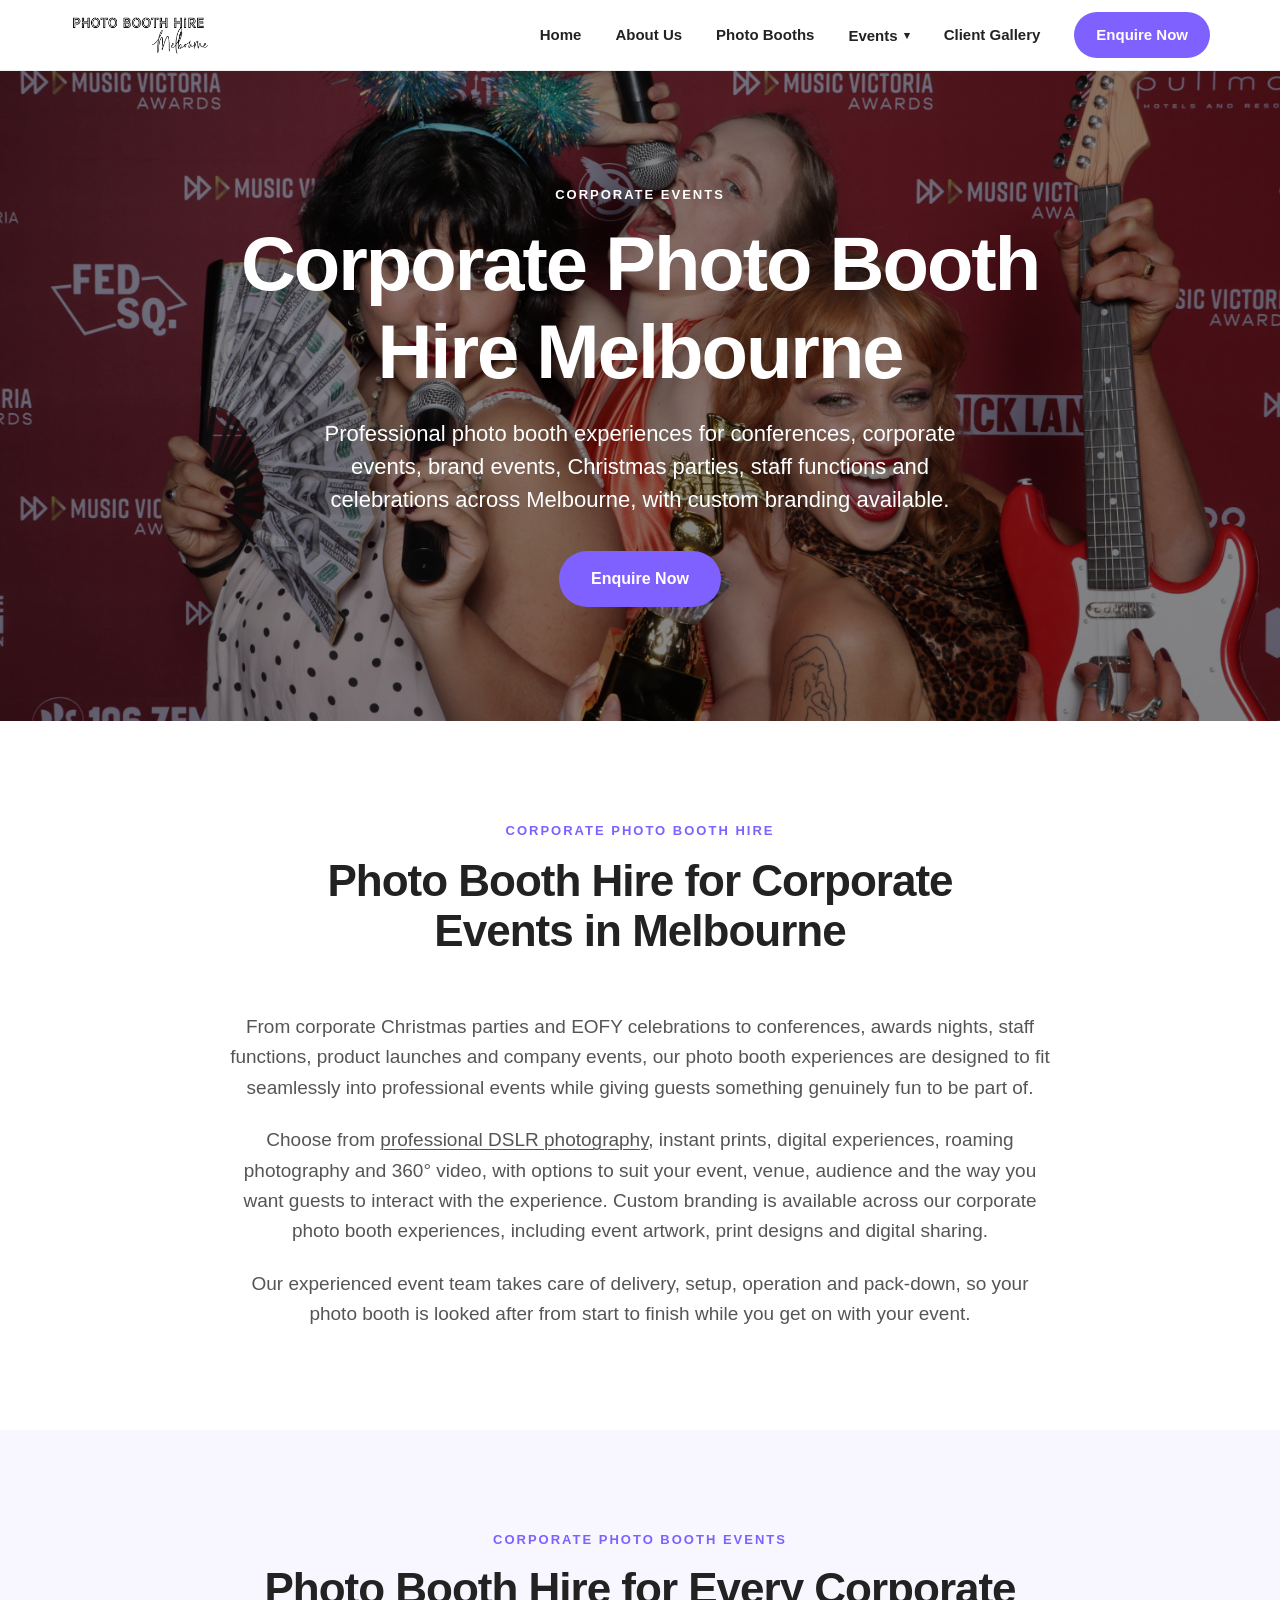
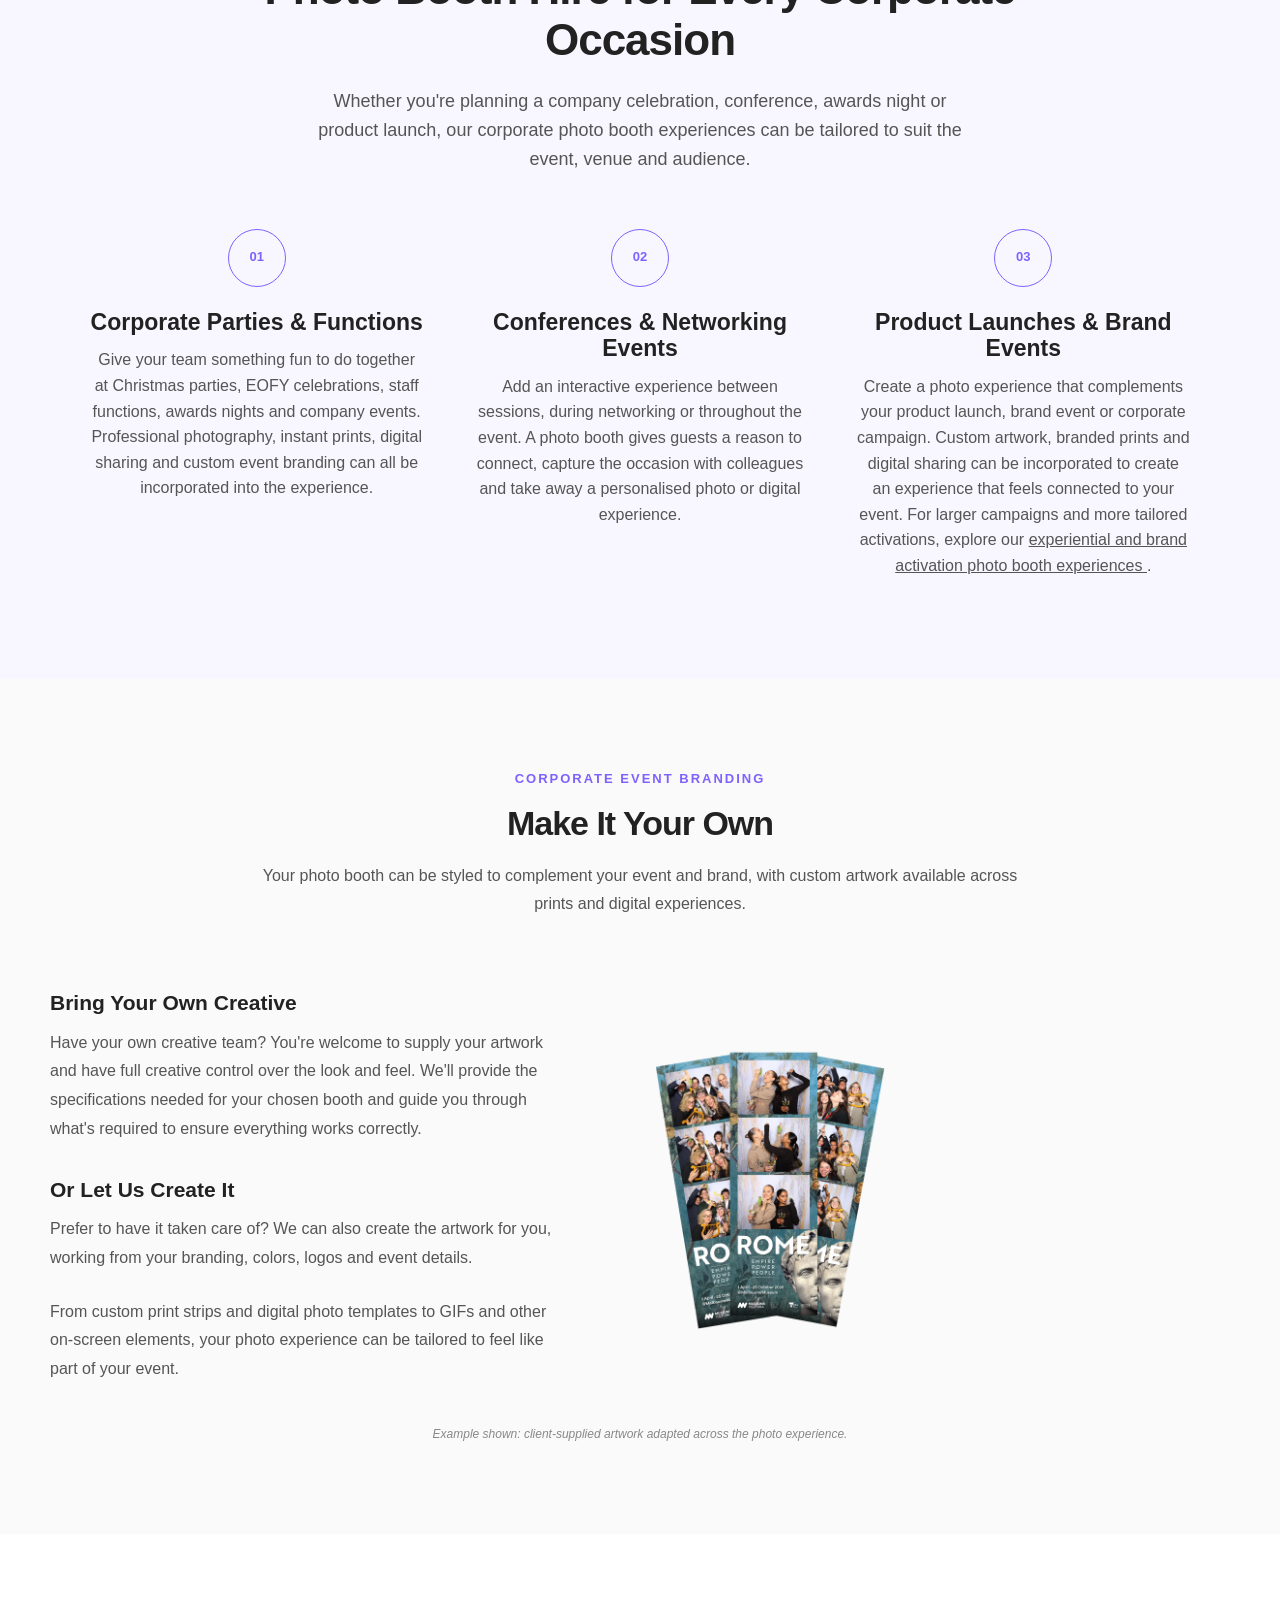
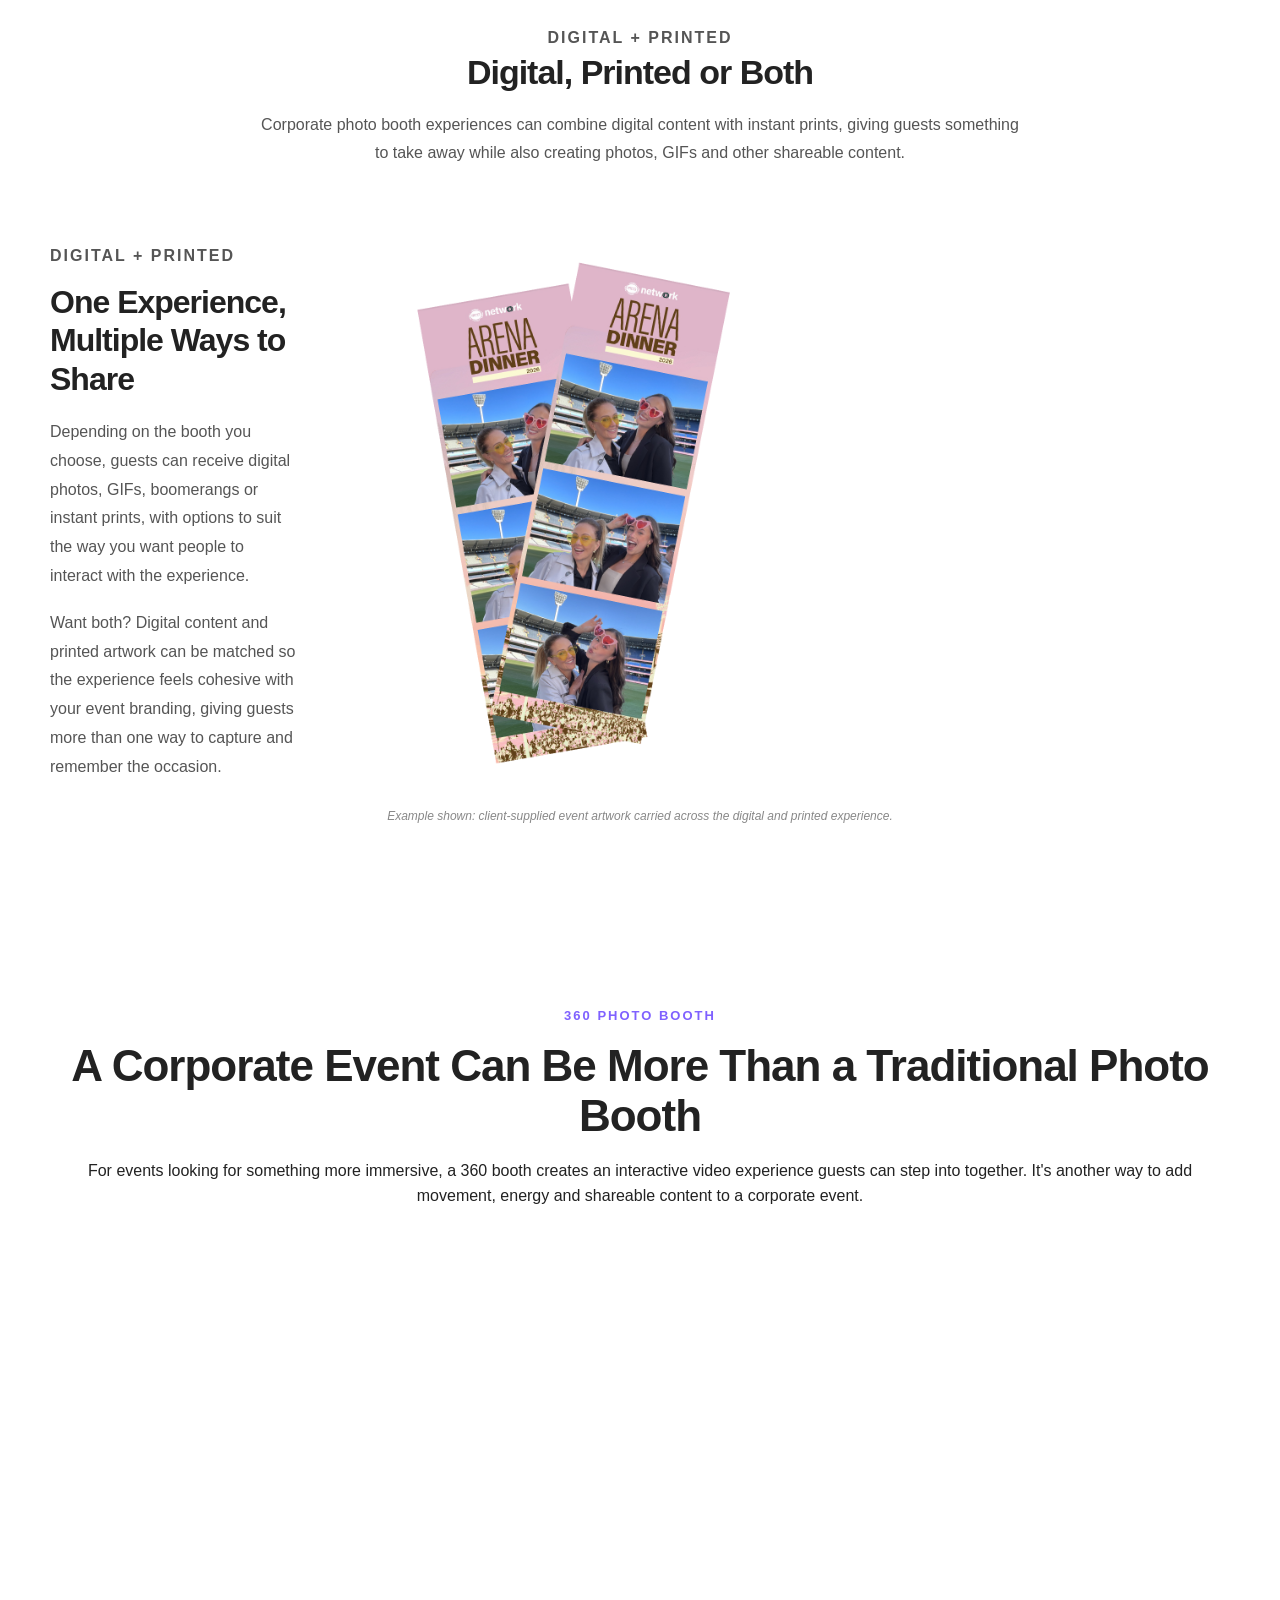
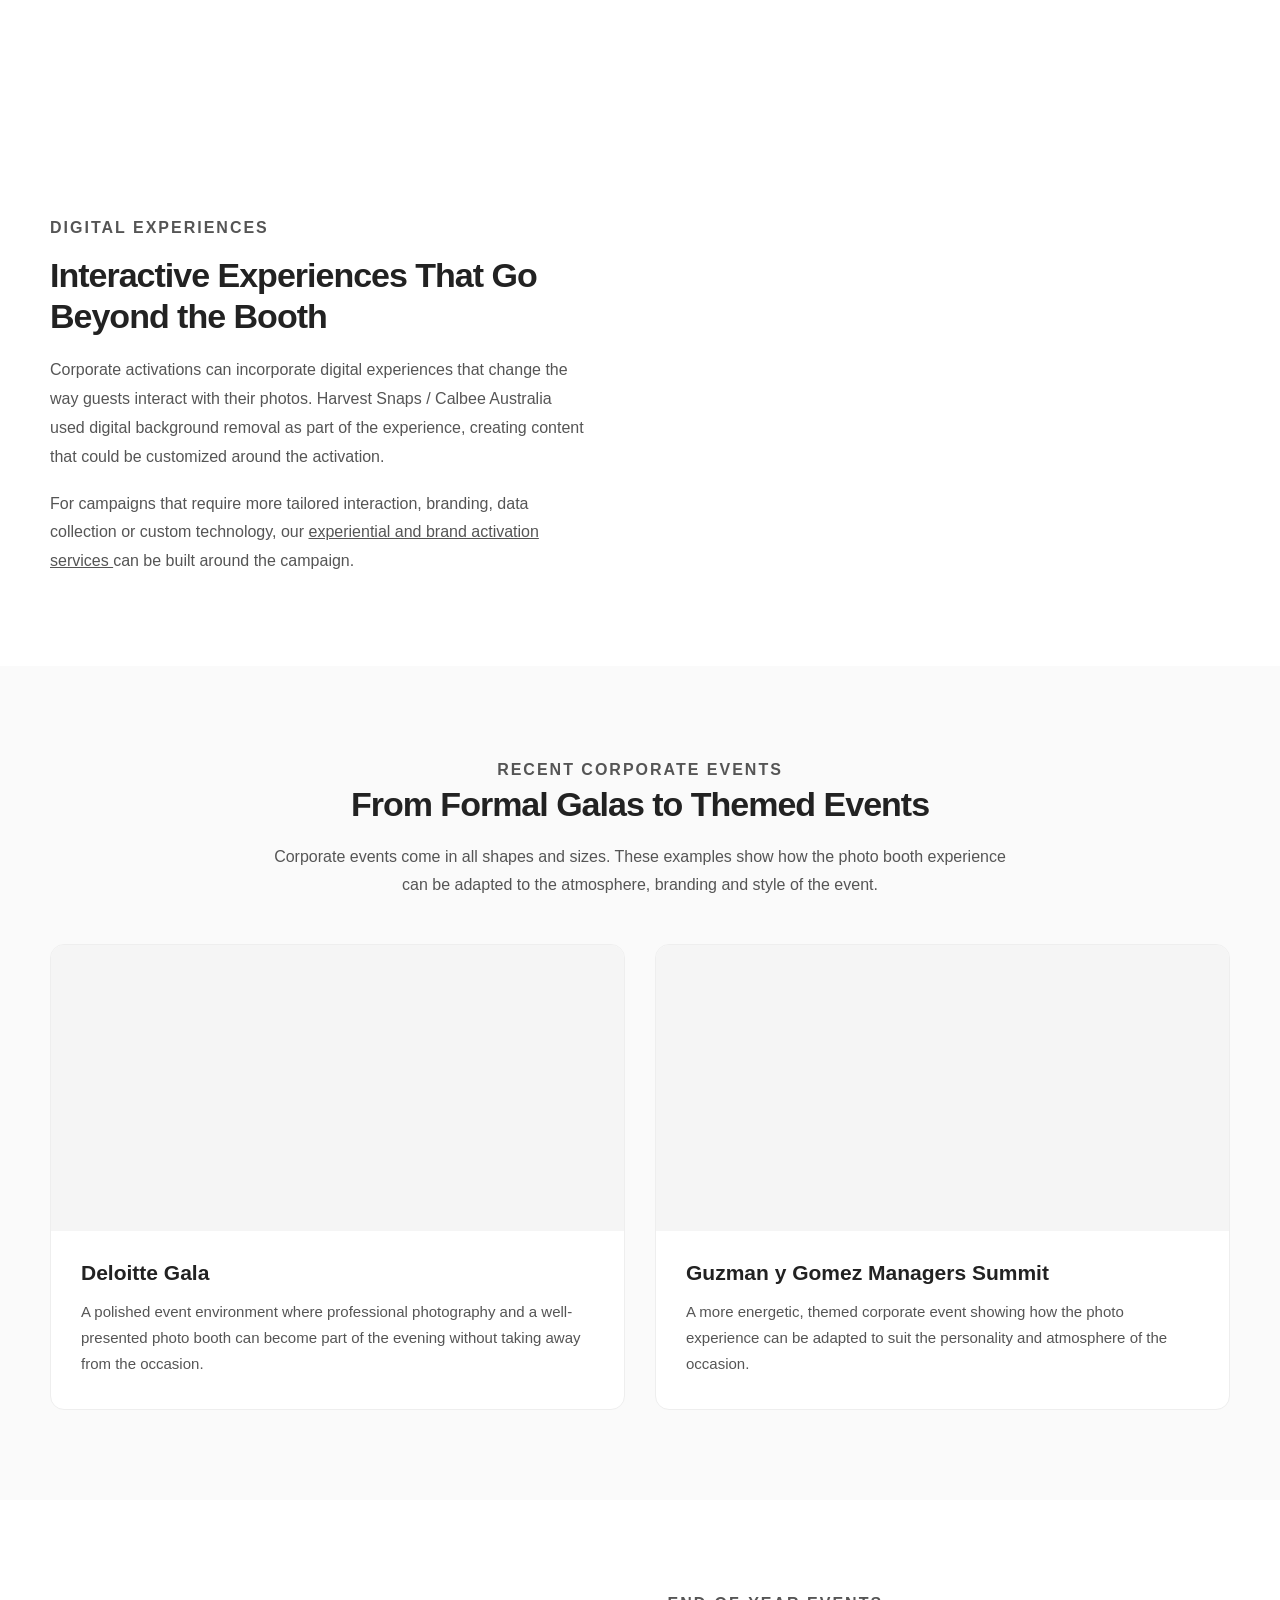
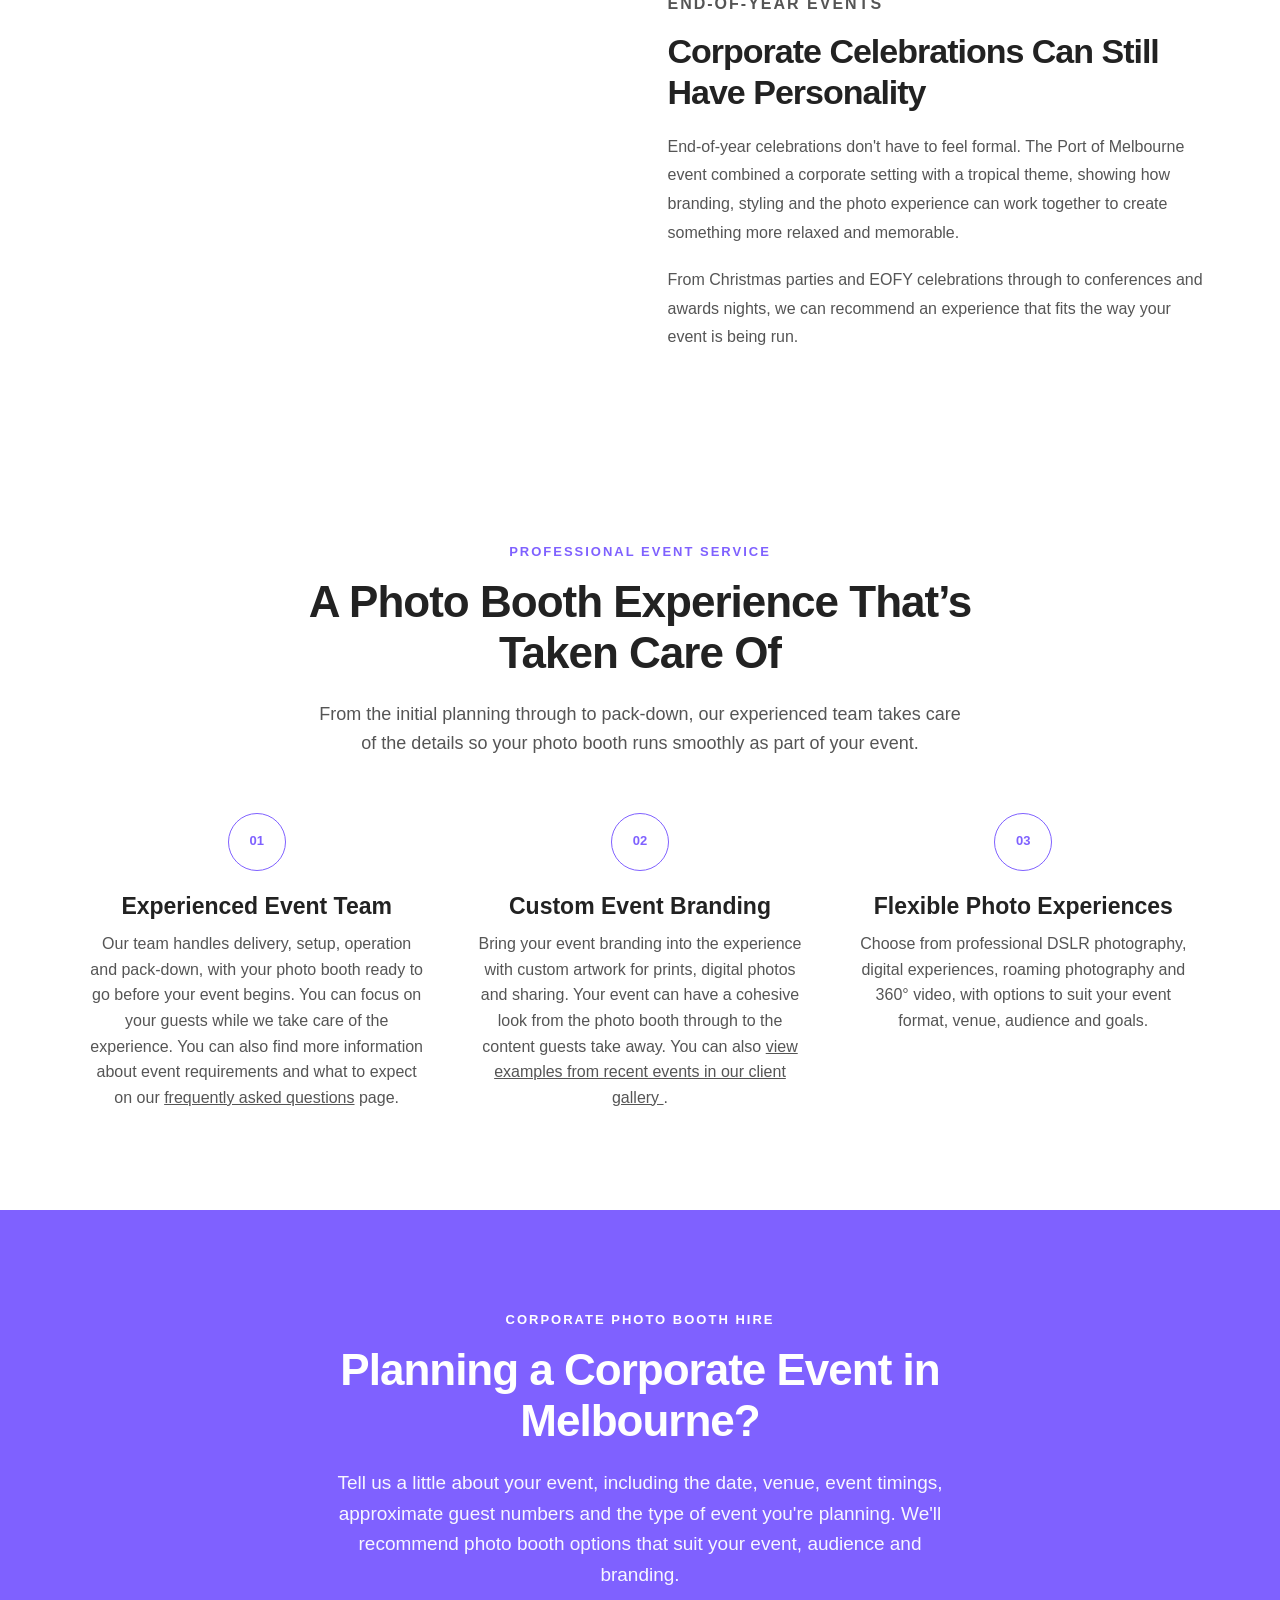
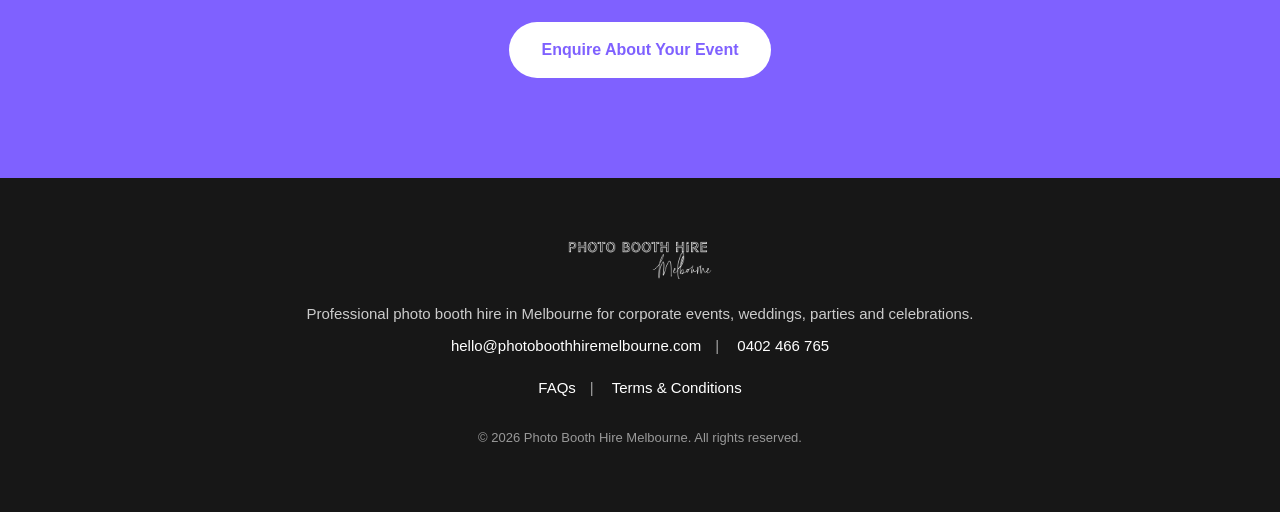
==== corporate-photo-booth-hire-melbourne.html @ f58d7946 "Update corporate branding section in HTML Refactor corporate event branding section with updated sty" ====
<!DOCTYPE html>
<html lang="en-AU">

<head>

    <meta charset="UTF-8">
    <meta name="viewport" content="width=device-width, initial-scale=1.0">

    <title>Corporate Photo Booth Hire Melbourne | Photo Booth Hire</title>

    <meta name="description" content="Corporate photo booth hire Melbourne for conferences, Christmas parties, staff functions, awards nights, product launches and corporate events. Professional photo experiences tailored to your event.">

    <link rel="icon" type="image/png" href="favicon.png">
    <link rel="stylesheet" href="style.css">

    <link rel="canonical" href="https://photoboothhiremelbourne.com/corporate-photo-booth-hire-melbourne.html">

    <meta property="og:title" content="Corporate Photo Booth Hire Melbourne | Photo Booth Hire">
    <meta property="og:description" content="Professional photo booth experiences for conferences, corporate events, Christmas parties, product launches and celebrations across Melbourne.">
    <meta property="og:type" content="website">
    <meta property="og:url" content="https://photoboothhiremelbourne.com/corporate-photo-booth-hire-melbourne.html">
    <meta property="og:image" content="https://photoboothhiremelbourne.com/corporate-photo-booth-hire-melbourne-digital-sharing.jpg">


    <!-- STRUCTURED DATA -->

    <script type="application/ld+json">
    {
      "@context": "https://schema.org",
      "@type": "Service",
      "name": "Corporate Photo Booth Hire Melbourne",
      "serviceType": "Corporate Photo Booth Hire",
      "description": "Corporate photo booth hire in Melbourne for conferences, Christmas parties, staff functions, awards nights, product launches and corporate events.",
      "url": "https://photoboothhiremelbourne.com/corporate-photo-booth-hire-melbourne.html",
      "areaServed": {
        "@type": "City",
        "name": "Melbourne",
        "containedInPlace": {
          "@type": "State",
          "name": "Victoria",
          "containedInPlace": {
            "@type": "Country",
            "name": "Australia"
          }
        }
      },
      "provider": {
        "@type": "LocalBusiness",
        "name": "Photo Booth Hire Melbourne",
        "url": "https://photoboothhiremelbourne.com/",
        "telephone": "+61 402 466 765",
        "email": "hello@photoboothhiremelbourne.com",
        "areaServed": {
          "@type": "City",
          "name": "Melbourne",
          "containedInPlace": {
            "@type": "State",
            "name": "Victoria",
            "containedInPlace": {
              "@type": "Country",
              "name": "Australia"
            }
          }
        }
      }
    }
    </script>


    <!-- CORPORATE PAGE STYLES -->

    <style>

        .corporate-feature {
            padding: 90px 20px;
            background: #ffffff;
        }

        .corporate-feature-inner {
            max-width: 1180px;
            margin: 0 auto;
        }

        .corporate-feature-heading {
            max-width: 760px;
            margin: 0 auto 45px;
            text-align: center;
        }

        .corporate-feature-heading h2 {
            margin: 0 0 18px;
            font-size: 34px;
            line-height: 1.2;
            color: #222222;
        }

        .corporate-feature-heading p {
            margin: 0;
            font-size: 16px;
            line-height: 1.75;
            color: #555555;
        }


        /* BRAND SHOWCASE */

        .corporate-showcase {
            display: grid;
            grid-template-columns: 1fr 1fr;
            gap: 55px;
            align-items: center;
        }

        .corporate-showcase.reverse .corporate-showcase-image {
            order: 2;
        }

        .corporate-showcase.reverse .corporate-showcase-content {
            order: 1;
        }

        .corporate-showcase-image img,
        .corporate-showcase-image video {
            display: block;
            width: 100%;
            height: auto;
            max-height: 700px;
            object-fit: cover;
            border-radius: 14px;
        }

        .corporate-showcase-content {
            max-width: 540px;
        }

        .corporate-showcase-content .eyebrow {
            margin-bottom: 12px;
        }

        .corporate-showcase-content h2 {
            margin: 0 0 20px;
            font-size: 34px;
            line-height: 1.2;
            color: #222222;
        }

        .corporate-showcase-content p {
            margin: 0 0 18px;
            font-size: 16px;
            line-height: 1.8;
            color: #555555;
        }

        .corporate-showcase-content p:last-child {
            margin-bottom: 0;
        }


        /* CORPORATE EVENT BRANDING */

        .corporate-branding {
            background: #fafafa;
        }

        .corporate-branding-heading {
            max-width: 760px;
            margin: 0 auto 55px;
            text-align: center;
        }

        .corporate-branding-heading h2 {
            margin: 0 0 18px;
            font-size: 34px;
            line-height: 1.2;
            color: #222222;
        }

        .corporate-branding-heading > p:last-child {
            margin: 0;
            font-size: 16px;
            line-height: 1.75;
            color: #555555;
        }

        .corporate-branding-content {
            display: grid;
            grid-template-columns: 1fr 1.2fr;
            gap: 70px;
            align-items: center;
        }

        .corporate-branding-copy {
            max-width: 520px;
        }

        .corporate-branding-copy h3 {
            margin: 0 0 12px;
            font-size: 21px;
            line-height: 1.3;
            color: #222222;
        }

        .corporate-branding-copy h3:not(:first-child) {
            margin-top: 32px;
        }

        .corporate-branding-copy p {
            margin: 0;
            font-size: 16px;
            line-height: 1.8;
            color: #555555;
        }

        .corporate-branding-copy p + p {
            margin-top: 25px;
        }

        .corporate-branding-visuals {
            display: grid;
            grid-template-columns: 1fr 1fr;
            gap: 25px;
            align-items: center;
        }

        .corporate-branding-print {
            display: flex;
            justify-content: center;
            align-items: center;
        }

        .corporate-branding-print img {
            display: block;
            width: 100%;
            max-width: 430px;
            height: auto;
            object-fit: contain;
        }

        .corporate-branding-video {
            display: flex;
            justify-content: center;
            align-items: center;
        }

        .corporate-branding-video video {
            display: block;
            width: 100%;
            max-width: 320px;
            height: 427px;
            object-fit: contain;
            border-radius: 14px;
        }

        .corporate-branding-caption {
            margin: 25px auto 0;
            max-width: 700px;
            text-align: center;
            font-size: 12px;
            line-height: 1.6;
            color: #888888;
            font-style: italic;
        }


        /* PRINT + DIGITAL */

        .corporate-print-digital {
            background: #ffffff;
        }


        /* EVENT SHOWCASE */

        .corporate-event-showcase {
            display: grid;
            grid-template-columns: 250px 507px 380px;
            gap: 20px;
            align-items: center;
            margin-top: 75px;
        }


        /* SHOWCASE TEXT */

        .corporate-event-showcase-content {
            max-width: 250px;
        }

        .corporate-event-showcase-content .eyebrow {
            margin-bottom: 12px;
        }

        .corporate-event-showcase-content h2 {
            margin: 0 0 20px;
            font-size: 32px;
            line-height: 1.2;
            color: #222222;
        }

        .corporate-event-showcase-content p {
            margin: 0 0 18px;
            font-size: 16px;
            line-height: 1.8;
            color: #555555;
        }

        .corporate-event-showcase-content p:last-child {
            margin-bottom: 0;
        }


        /* PRINT STRIP */

        .corporate-event-showcase-print {
            display: flex;
            justify-content: center;
            align-items: center;
        }

        .corporate-event-showcase-print img {
            display: block;
            width: 507px;
            height: 507px;
            max-width: 100%;
            object-fit: contain;
            margin: 0 auto;
        }


        /* MP4 */

        .corporate-event-showcase-video {
            display: flex;
            justify-content: center;
            align-items: center;
        }

        .corporate-event-showcase-video video {
            display: block;
            width: 380px;
            height: 507px;
            max-width: 100%;
            object-fit: contain;
            border-radius: 14px;
        }


        /* 360 VIDEO */

        .corporate-video-feature {
            text-align: center;
        }

        .corporate-video-feature video {
            display: block;
            width: 100%;
            max-width: 760px;
            max-height: 680px;
            margin: 45px auto 0;
            border-radius: 14px;
        }


        /* TWO EVENT EXAMPLES */

        .corporate-event-grid {
            display: grid;
            grid-template-columns: 1fr 1fr;
            gap: 30px;
        }

        .corporate-event-card {
            background: #ffffff;
            border: 1px solid #eeeeee;
            border-radius: 14px;
            overflow: hidden;
        }

        .corporate-event-card video {
            display: block;
            width: 100%;
            height: auto;
            max-height: 620px;
            object-fit: contain;
            background: #f5f5f5;
        }

        .corporate-event-card-content {
            padding: 28px 30px 32px;
        }

        .corporate-event-card-content h3 {
            margin: 0 0 12px;
            font-size: 21px;
            line-height: 1.3;
            color: #222222;
        }

        .corporate-event-card-content p {
            margin: 0;
            font-size: 15px;
            line-height: 1.75;
            color: #555555;
        }


        /* MOBILE */

        @media (max-width: 800px) {

            .corporate-feature {
                padding: 70px 20px;
            }

            .corporate-feature-heading {
                margin-bottom: 35px;
            }

            .corporate-feature-heading h2 {
                font-size: 28px;
            }


            /* BRAND SHOWCASE */

            .corporate-showcase {
                grid-template-columns: 1fr;
                gap: 35px;
            }

            .corporate-showcase.reverse .corporate-showcase-image {
                order: 1;
            }

            .corporate-showcase.reverse .corporate-showcase-content {
                order: 2;
            }

            .corporate-showcase-content {
                max-width: none;
            }

            .corporate-showcase-content h2 {
                font-size: 28px;
            }


            /* CORPORATE EVENT BRANDING */

            .corporate-branding-heading {
                margin-bottom: 40px;
            }

            .corporate-branding-heading h2 {
                font-size: 28px;
            }

            .corporate-branding-content {
                display: flex;
                flex-direction: column;
                gap: 40px;
            }

            .corporate-branding-copy {
                max-width: none;
                text-align: center;
            }

            .corporate-branding-visuals {
                width: 100%;
                grid-template-columns: 1fr 1fr;
                gap: 15px;
            }

            .corporate-branding-print img {
                width: 100%;
                max-width: 100%;
            }

            .corporate-branding-video video {
                width: 100%;
                max-width: 100%;
                height: auto;
                max-height: 430px;
            }


            /* PRINT + DIGITAL */

            .corporate-event-showcase {
                display: flex;
                flex-direction: column;
                gap: 30px;
                margin-top: 50px;
            }

            .corporate-event-showcase-content,
            .corporate-event-showcase-print,
            .corporate-event-showcase-video {
                width: 100%;
                max-width: none;
            }


            /* TEXT FIRST */

            .corporate-event-showcase-content {
                order: 1;
                text-align: center;
                margin: 0 auto;
            }


            /* PRINT STRIP SECOND */

            .corporate-event-showcase-print {
                order: 2;
            }

            .corporate-event-showcase-print img {
                width: 360px;
                height: 360px;
                max-width: 100%;
            }


            /* MP4 THIRD */

            .corporate-event-showcase-video {
                order: 3;
            }

            .corporate-event-showcase-video video {
                width: 100%;
                max-width: 330px;
                height: auto;
                max-height: 440px;
            }

            .corporate-event-showcase-content h2 {
                font-size: 28px;
            }


            /* 360 VIDEO */

            .corporate-video-feature video {
                margin-top: 35px;
            }


            /* CORPORATE EVENT GRID */

            .corporate-event-grid {
                grid-template-columns: 1fr;
                gap: 22px;
            }

        }

    </style>

</head>


<body>


<!-- HEADER -->

<header class="site-header">

    <div class="header-inner">

        <a href="./"
           class="logo-link"
           aria-label="Photo Booth Hire Melbourne home">

            <img src="photo-booth-hire-melbourne-logo.png"
                 alt="Photo Booth Hire Melbourne"
                 style="width: 140px;">

        </a>


        <nav class="main-nav">

            <a href="./"
               aria-label="Photo Booth Hire Melbourne home">
                Home
            </a>

            <a href="./#about"
               aria-label="About Photo Booth Hire Melbourne">
                About Us
            </a>

            <a href="./#booths"
               aria-label="Melbourne photo booths">
                Photo Booths
            </a>


            <!-- EVENTS DROPDOWN -->

            <div class="nav-dropdown">

                <button type="button"
                        class="nav-dropdown-toggle"
                        aria-haspopup="true"
                        aria-expanded="false">

                    Events

                    <span class="nav-arrow">▾</span>

                </button>


                <div class="nav-dropdown-menu">

                    <a href="corporate-photo-booth-hire-melbourne.html">
                        Corporate Events
                    </a>

                    <a href="experiential-brand-activation-photo-booth-hire-melbourne.html">
                        Experiential &amp; Brand Activations
                    </a>

                    <a href="wedding-photo-booth-hire-melbourne.html">
                        Weddings
                    </a>

                    <a href="party-photo-booth-hire-melbourne.html">
                        Parties &amp; Celebrations
                    </a>

                </div>

            </div>


            <a href="https://photoboothhiremelbourne.smugmug.com/Client-Galleries"
               aria-label="Client photo galleries">

                Client Gallery

            </a>


            <a href="#contact"
               class="nav-button"
               aria-label="Enquire about corporate photo booth hire in Melbourne">

                Enquire Now

            </a>

        </nav>

    </div>

</header>



<main>


<!-- HERO -->

<section class="hero">

    <div class="hero-image">

        <img src="music-victoria-awards-corporate-photo-booth-melbourne.jpg"
             alt="Photo booth at the Music Victoria Awards 2024 in Melbourne">

    </div>


    <div class="hero-content">

        <p class="eyebrow">
            CORPORATE EVENTS
        </p>

        <h1>
            Corporate Photo Booth Hire Melbourne
        </h1>

        <p class="hero-tagline">

            Professional photo booth experiences for conferences, corporate
            events, brand events, Christmas parties, staff functions and
            celebrations across Melbourne, with custom branding available.

        </p>

        <a href="#contact"
           class="button"
           aria-label="Enquire about corporate photo booth hire in Melbourne">

            Enquire Now

        </a>

    </div>

</section>



<!-- INTRO -->

<section class="about-section">

    <div class="section-heading">

        <p class="eyebrow">
            CORPORATE PHOTO BOOTH HIRE
        </p>

        <h2>
            Photo Booth Hire for Corporate Events in Melbourne
        </h2>

    </div>


    <div class="about-content">

        <p>

            From corporate Christmas parties and EOFY celebrations to conferences,
            awards nights, staff functions, product launches and company events,
            our photo booth experiences are designed to fit seamlessly into
            professional events while giving guests something genuinely fun to
            be part of.

        </p>


        <p>

            Choose from
            <a href="./#booths">professional DSLR photography</a>,
            instant prints, digital experiences, roaming photography and 360° video,
            with options to suit your event, venue, audience and the way you want
            guests to interact with the experience. Custom branding is available
            across our corporate photo booth experiences, including event artwork,
            print designs and digital sharing.

        </p>


        <p>

            Our experienced event team takes care of delivery, setup, operation
            and pack-down, so your photo booth is looked after from start to
            finish while you get on with your event.

        </p>

    </div>

</section>



<!-- CORPORATE EVENT TYPES -->

<section class="booths-section">

    <div class="section-heading">

        <p class="eyebrow">
            CORPORATE PHOTO BOOTH EVENTS
        </p>

        <h2>
            Photo Booth Hire for Every Corporate Occasion
        </h2>

        <p>

            Whether you're planning a company celebration, conference, awards
            night or product launch, our corporate photo booth experiences can
            be tailored to suit the event, venue and audience.

        </p>

    </div>


    <div class="features">


        <!-- CORPORATE PARTIES -->

        <div class="feature">

            <span class="feature-number">
                01
            </span>

            <h3>
                Corporate Parties &amp; Functions
            </h3>

            <p>

                Give your team something fun to do together at Christmas parties,
                EOFY celebrations, staff functions, awards nights and company
                events. Professional photography, instant prints, digital
                sharing and custom event branding can all be incorporated into
                the experience.

            </p>

        </div>


        <!-- CONFERENCES -->

        <div class="feature">

            <span class="feature-number">
                02
            </span>

            <h3>
                Conferences &amp; Networking Events
            </h3>

            <p>

                Add an interactive experience between sessions, during networking
                or throughout the event. A photo booth gives guests a reason to
                connect, capture the occasion with colleagues and take away a
                personalised photo or digital experience.

            </p>

        </div>


        <!-- PRODUCT LAUNCHES -->

        <div class="feature">

            <span class="feature-number">
                03
            </span>

            <h3>
                Product Launches &amp; Brand Events
            </h3>

            <p>

                Create a photo experience that complements your product launch,
                brand event or corporate campaign. Custom artwork, branded
                prints and digital sharing can be incorporated to create an
                experience that feels connected to your event. For larger
                campaigns and more tailored activations, explore our
                <a href="experiential-brand-activation-photo-booth-hire-melbourne.html">
                    experiential and brand activation photo booth experiences
                </a>.

            </p>

        </div>


    </div>

</section>



<!-- CORPORATE EVENT BRANDING -->

<section class="corporate-feature corporate-branding">

    <div class="corporate-feature-inner">

        <div class="corporate-branding-heading">

            <p class="eyebrow">
                CORPORATE EVENT BRANDING
            </p>

            <h2>
                Make It Your Own
            </h2>

            <p>

                Your photo booth can be styled to complement your event and brand,
                with custom artwork available across prints and digital experiences.

            </p>

        </div>


        <div class="corporate-branding-content">


            <!-- BRANDING COPY -->

            <div class="corporate-branding-copy">

                <h3>
                    Bring Your Own Creative
                </h3>

                <p>

                    Have your own creative team? You're welcome to supply your artwork
                    and have full creative control over the look and feel. We'll provide
                    the specifications needed for your chosen booth and guide you through
                    what's required to ensure everything works correctly.

                </p>


                <h3>
                    Or Let Us Create It
                </h3>

                <p>

                    Prefer to have it taken care of? We can also create the artwork for
                    you, working from your branding, colors, logos and event details.

                </p>


                <p>

                    From custom print strips and digital photo templates to GIFs and
                    other on-screen elements, your photo experience can be tailored
                    to feel like part of your event.

                </p>

            </div>


            <!-- ROME VISUAL EXAMPLE -->

            <div class="corporate-branding-visuals">

                <div class="corporate-branding-print">

                    <img
                        src="rome-museums-victoria-branded-print-strip-melbourne.png"
                        alt="Example of branded photo booth print strips matching a digital photo experience"
                        loading="lazy">

                </div>


                <div class="corporate-branding-video">

                    <video
                        src="rome-museums-victoria-branded-photo-booth-melbourne.mp4"
                        autoplay
                        loop
                        muted
                        playsinline
                        preload="auto">
                    </video>

                </div>

            </div>

        </div>


        <p class="corporate-branding-caption">

            Example shown: client-supplied artwork adapted across the photo experience.

        </p>

    </div>

</section>



<!-- PRINT + DIGITAL -->

<section class="corporate-feature corporate-print-digital">

    <div class="corporate-feature-inner">


        <div class="corporate-feature-heading">

            <p class="eyebrow">
                DIGITAL + PRINTED
            </p>

            <h2>
                Digital, Printed or Both
            </h2>

            <p>

                Corporate photo booth experiences can combine digital content
                with instant prints, giving guests something to take away while
                also creating photos, GIFs and other shareable content.

            </p>

        </div>


        <!-- MCG NETWORK -->

        <div class="corporate-event-showcase">


            <!-- TEXT -->

            <div class="corporate-event-showcase-content">

                <p class="eyebrow">
                    DIGITAL + PRINTED
                </p>

                <h2>
                    One Experience, Multiple Ways to Share
                </h2>

                <p>

                    Depending on the booth you choose, guests can receive
                    digital photos, GIFs, boomerangs or instant prints, with
                    options to suit the way you want people to interact with
                    the experience.

                </p>

                <p>

                    Want both? Digital content and printed artwork can be
                    matched so the experience feels cohesive with your event
                    branding, giving guests more than one way to capture and
                    remember the occasion.

                </p>

            </div>


            <!-- PRINT STRIP -->

            <div class="corporate-event-showcase-print">

                <img
                    src="mcg-network-branded-print-strip-melbourne.png"
                    alt="Example of branded photo booth print strips from a corporate event"
                    loading="lazy">

            </div>


            <!-- MP4 -->

            <div class="corporate-event-showcase-video">

                <video
                    src="mcg-network-branded-photo-booth-melbourne.mp4"
                    autoplay
                    loop
                    muted
                    playsinline
                    preload="auto">
                </video>

            </div>

        </div>


        <p class="corporate-branding-caption">

            Example shown: client-supplied event artwork carried across the digital and printed experience.

        </p>

    </div>

</section>



<!-- 360 EXPERIENCE -->

<section class="corporate-feature">

    <div class="corporate-feature-inner">

        <div class="corporate-video-feature">

            <p class="eyebrow">
                360 PHOTO BOOTH
            </p>

            <h2>
                A Corporate Event Can Be More Than a Traditional Photo Booth
            </h2>

            <p>

                For events looking for something more immersive, a 360 booth
                creates an interactive video experience guests can step into
                together. It's another way to add movement, energy and shareable
                content to a corporate event.

            </p>


            <video
                src="cannabiz-awards-360-booth-melbourne.mp4"
                autoplay
                loop
                muted
                playsinline
                preload="auto">
            </video>

        </div>

    </div>

</section>



<!-- HARVEST SNAPS / CALBEE -->

<section class="corporate-feature">

    <div class="corporate-feature-inner">

        <div class="corporate-showcase reverse">

            <div class="corporate-showcase-image">

                <video
                    src="harvest-snaps-calbee-digital-photo-booth-melbourne.mp4"
                    autoplay
                    loop
                    muted
                    playsinline
                    preload="auto">
                </video>

            </div>


            <div class="corporate-showcase-content">

                <p class="eyebrow">
                    DIGITAL EXPERIENCES
                </p>

                <h2>
                    Interactive Experiences That Go Beyond the Booth
                </h2>

                <p>

                    Corporate activations can incorporate digital experiences
                    that change the way guests interact with their photos.
                    Harvest Snaps / Calbee Australia used digital background
                    removal as part of the experience, creating content that
                    could be customized around the activation.

                </p>

                <p>

                    For campaigns that require more tailored interaction,
                    branding, data collection or custom technology, our
                    <a href="experiential-brand-activation-photo-booth-hire-melbourne.html">
                        experiential and brand activation services
                    </a>
                    can be built around the campaign.

                </p>

            </div>

        </div>

    </div>

</section>



<!-- CORPORATE EVENT EXAMPLES -->

<section class="corporate-feature" style="background:#fafafa;">

    <div class="corporate-feature-inner">

        <div class="corporate-feature-heading">

            <p class="eyebrow">
                RECENT CORPORATE EVENTS
            </p>

            <h2>
                From Formal Galas to Themed Events
            </h2>

            <p>

                Corporate events come in all shapes and sizes. These examples
                show how the photo booth experience can be adapted to the
                atmosphere, branding and style of the event.

            </p>

        </div>


        <div class="corporate-event-grid">


            <!-- DELOITTE -->

            <div class="corporate-event-card">

                <video
                    src="deloitte-gala-photo-booth-melbourne.mp4"
                    autoplay
                    loop
                    muted
                    playsinline
                    preload="auto">
                </video>

                <div class="corporate-event-card-content">

                    <h3>
                        Deloitte Gala
                    </h3>

                    <p>

                        A polished event environment where professional
                        photography and a well-presented photo booth can
                        become part of the evening without taking away from
                        the occasion.

                    </p>

                </div>

            </div>


            <!-- GYG -->

            <div class="corporate-event-card">

                <video
                    src="guzman-y-gomez-managers-summit-photo-booth-melbourne.mp4"
                    autoplay
                    loop
                    muted
                    playsinline
                    preload="auto">
                </video>

                <div class="corporate-event-card-content">

                    <h3>
                        Guzman y Gomez Managers Summit
                    </h3>

                    <p>

                        A more energetic, themed corporate event showing how
                        the photo experience can be adapted to suit the
                        personality and atmosphere of the occasion.

                    </p>

                </div>

            </div>


        </div>

    </div>

</section>



<!-- PORT OF MELBOURNE -->

<section class="corporate-feature">

    <div class="corporate-feature-inner">

        <div class="corporate-showcase">

            <div class="corporate-showcase-image">

                <video
                    src="port-of-melbourne-end-of-year-photo-booth-melbourne.mp4"
                    autoplay
                    loop
                    muted
                    playsinline
                    preload="auto">
                </video>

            </div>


            <div class="corporate-showcase-content">

                <p class="eyebrow">
                    END-OF-YEAR EVENTS
                </p>

                <h2>
                    Corporate Celebrations Can Still Have Personality
                </h2>

                <p>

                    End-of-year celebrations don't have to feel formal. The
                    Port of Melbourne event combined a corporate setting with
                    a tropical theme, showing how branding, styling and the
                    photo experience can work together to create something
                    more relaxed and memorable.

                </p>

                <p>

                    From Christmas parties and EOFY celebrations through to
                    conferences and awards nights, we can recommend an
                    experience that fits the way your event is being run.

                </p>

            </div>

        </div>

    </div>

</section>



<!-- PROFESSIONAL EVENT SERVICE -->

<section class="why-section">

    <div class="section-heading">

        <p class="eyebrow">
            PROFESSIONAL EVENT SERVICE
        </p>

        <h2>
            A Photo Booth Experience That’s Taken Care Of
        </h2>

        <p>

            From the initial planning through to pack-down, our experienced
            team takes care of the details so your photo booth runs smoothly
            as part of your event.

        </p>

    </div>


    <div class="features">


        <!-- EXPERIENCED TEAM -->

        <div class="feature">

            <div class="feature-icon">
                01
            </div>

            <h3>
                Experienced Event Team
            </h3>

            <p>

                Our team handles delivery, setup, operation and pack-down,
                with your photo booth ready to go before your event begins.
                You can focus on your guests while we take care of the
                experience. You can also find more information about event
                requirements and what to expect on our
                <a href="faqs.html">frequently asked questions</a> page.

            </p>

        </div>


        <!-- CUSTOM BRANDING -->

        <div class="feature">

            <div class="feature-icon">
                02
            </div>

            <h3>
                Custom Event Branding
            </h3>

            <p>

                Bring your event branding into the experience with custom
                artwork for prints, digital photos and sharing. Your event
                can have a cohesive look from the photo booth through to
                the content guests take away. You can also
                <a href="https://photoboothhiremelbourne.smugmug.com/Client-Galleries">
                    view examples from recent events in our client gallery
                </a>.

            </p>

        </div>


        <!-- FLEXIBLE OPTIONS -->

        <div class="feature">

            <div class="feature-icon">
                03
            </div>

            <h3>
                Flexible Photo Experiences
            </h3>

            <p>

                Choose from professional DSLR photography, digital experiences,
                roaming photography and 360° video, with options to suit your
                event format, venue, audience and goals.

            </p>

        </div>


    </div>

</section>



<!-- CTA -->

<section id="contact" class="contact-section">

    <div class="contact-inner">

        <p class="eyebrow">
            CORPORATE PHOTO BOOTH HIRE
        </p>

        <h2>
            Planning a Corporate Event in Melbourne?
        </h2>

        <p>

            Tell us a little about your event, including the date, venue,
            event timings, approximate guest numbers and the type of event
            you're planning. We'll recommend photo booth options that suit
            your event, audience and branding.

        </p>

        <a href="mailto:hello@photoboothhiremelbourne.com"
           class="button button-light">

            Enquire About Your Event

        </a>

    </div>

</section>


</main>



<!-- FOOTER -->

<footer class="site-footer">

    <div class="footer-inner">

        <img src="photo-booth-hire-melbourne-logo-white.png"
             alt="Photo Booth Hire Melbourne"
             class="footer-logo">

        <p>

            Professional photo booth hire in Melbourne for corporate events,
            weddings, parties and celebrations.

        </p>


        <div class="footer-contact">

            <a href="mailto:hello@photoboothhiremelbourne.com">
                hello@photoboothhiremelbourne.com
            </a>

            <a href="tel:0402466765">
                0402 466 765
            </a>

        </div>


        <div class="footer-links">

            <a href="faqs.html">
                FAQs
            </a>

            <a href="terms-and-conditions.html">
                Terms &amp; Conditions
            </a>

        </div>


        <p class="copyright">
            © 2026 Photo Booth Hire Melbourne. All rights reserved.
        </p>

    </div>

</footer>



<!-- MOBILE EVENTS DROPDOWN -->

<script>
document.addEventListener("DOMContentLoaded", function () {

    const dropdown = document.querySelector(".nav-dropdown");
    const toggle = document.querySelector(".nav-dropdown-toggle");

    if (!dropdown || !toggle) return;

    toggle.addEventListener("click", function (event) {

        event.preventDefault();

        const isOpen = dropdown.classList.toggle("open");

        toggle.setAttribute(
            "aria-expanded",
            isOpen ? "true" : "false"
        );

    });

});
</script>


</body>

</html>
---- style.css ----
/* =========================================================
   RESET
========================================================= */

* {
    box-sizing: border-box;
}

html {
    scroll-behavior: smooth;
    scroll-padding-top: 110px;
}

body {
    margin: 0;
    font-family: Arial, Helvetica, sans-serif;
    color: #222222;
    background: #ffffff;
    line-height: 1.6;
}

img {
    max-width: 100%;
    display: block;
}

a {
    color: inherit;
}


/* =========================================================
   HEADER
========================================================= */

.site-header {
    background: #ffffff;
    border-bottom: 1px solid #eeeeee;
    position: sticky;
    top: 0;
    z-index: 1000;
}

.header-inner {
    max-width: 1200px;
    margin: 0 auto;
    padding: 12px 30px;
    display: flex;
    align-items: center;
    justify-content: space-between;
    gap: 30px;
}

.logo,
.logo-link {
    display: block;
    flex-shrink: 0;
}

.logo img,
.logo-link img {
    width: 170px;
    height: auto;
}

.main-nav {
    display: flex;
    align-items: center;
    gap: 34px;
}

.main-nav a {
    text-decoration: none;
    color: #222222;
    font-size: 15px;
    font-weight: 600;
    transition: color 0.2s ease;
}

.main-nav a:hover {
    color: #7f61ff;
}

.main-nav .nav-button {
    background: #7f61ff;
    color: #ffffff;
    padding: 11px 22px;
    border-radius: 30px;
}

.main-nav .nav-button:hover {
    background: #6849ed;
    color: #ffffff;
}


/* =========================================================
   EVENTS DROPDOWN
========================================================= */

.nav-dropdown {
    position: relative;
}

.nav-dropdown-toggle {
    background: none;
    border: none;
    padding: 0;
    margin: 0;
    font-family: inherit;
    font-size: 15px;
    font-weight: 600;
    color: #222222;
    cursor: pointer;
    display: flex;
    align-items: center;
    gap: 6px;
    position: relative;
    z-index: 1002;
}

.nav-dropdown-toggle:hover {
    color: #7f61ff;
}

.nav-arrow {
    font-size: 11px;
    line-height: 1;
}

.nav-dropdown-menu {
    position: absolute;
    top: 100%;
    left: 50%;
    transform: translateX(-50%);
    width: 270px;
    background: #ffffff;
    border: 1px solid #eeeeee;
    border-radius: 10px;
    box-shadow: 0 12px 30px rgba(0, 0, 0, 0.10);
    padding: 10px 0;
    display: none;
    z-index: 1001;
}

.nav-dropdown-menu a {
    display: block;
    padding: 11px 18px;
    color: #222222;
    font-size: 14px;
    font-weight: 600;
    text-decoration: none;
    white-space: nowrap;
    position: relative;
    z-index: 1002;
}

.nav-dropdown-menu a:hover {
    background: #f8f7ff;
    color: #7f61ff;
}

.nav-dropdown:hover .nav-dropdown-menu,
.nav-dropdown:focus-within .nav-dropdown-menu {
    display: block;
}


/* =========================================================
   GENERAL
========================================================= */

section {
    padding: 100px 30px;
}

.section-heading {
    max-width: 760px;
    margin: 0 auto 55px;
    text-align: center;
}

.eyebrow {
    margin: 0 0 14px;
    color: #7f61ff;
    font-size: 13px;
    font-weight: 700;
    letter-spacing: 2px;
    text-transform: uppercase;
}

h1,
h2,
h3 {
    line-height: 1.15;
}

h2 {
    margin: 0;
    font-size: 44px;
    letter-spacing: -1px;
}

.section-heading > p:last-child {
    margin: 22px auto 0;
    max-width: 650px;
    color: #555555;
    font-size: 18px;
}


/* =========================================================
   BUTTONS
========================================================= */

.button {
    display: inline-block;
    padding: 15px 32px;
    background: #7f61ff;
    color: #ffffff;
    text-decoration: none;
    border-radius: 30px;
    font-size: 16px;
    font-weight: 700;
    transition: all 0.2s ease;
}

.button:hover {
    background: #6849ed;
    transform: translateY(-2px);
}

.button-light {
    background: #ffffff;
    color: #7f61ff;
}

.button-light:hover {
    background: #f4f1ff;
    color: #6849ed;
}


/* =========================================================
   HERO
========================================================= */

.hero {
    position: relative;
    min-height: 650px;
    padding: 0;
    display: flex;
    align-items: center;
    justify-content: center;
    overflow: hidden;
}

.hero-image {
    position: absolute;
    inset: 0;
}

.hero-image img {
    width: 100%;
    height: 100%;
    object-fit: cover;
}

.hero-image::after {
    content: "";
    position: absolute;
    inset: 0;
    background: rgba(0, 0, 0, 0.48);
}

.hero-content {
    position: relative;
    z-index: 2;
    max-width: 900px;
    padding: 80px 30px;
    text-align: center;
    color: #ffffff;
}

.hero-content .eyebrow {
    color: #ffffff;
}

.hero h1 {
    margin: 0 0 22px;
    font-size: clamp(44px, 7vw, 76px);
    letter-spacing: -2px;
}

.hero-tagline {
    max-width: 700px;
    margin: 0 auto 35px;
    font-size: 22px;
    line-height: 1.5;
}


/* =========================================================
   ABOUT
========================================================= */

.about-section {
    background: #ffffff;
}

.about-content {
    max-width: 820px;
    margin: 0 auto;
}

.about-content p {
    margin: 0 0 22px;
    text-align: center;
    color: #555555;
    font-size: 19px;
}

.about-content a {
    text-decoration: underline;
    text-decoration-thickness: 1px;
    text-underline-offset: 3px;
}

.about-content p:last-child {
    margin-bottom: 0;
}


/* =========================================================
   GOOGLE REVIEWS
========================================================= */

.reviews-section {
    padding: 90px 20px;
    background: #fafafa;
}

.reviews-inner {
    max-width: 1180px;
    margin: 0 auto;
}

.reviews-heading {
    text-align: center;
    margin-bottom: 50px;
}

.reviews-eyebrow {
    margin: 0 0 12px;
    font-size: 13px;
    font-weight: 700;
    letter-spacing: 2px;
    color: #7f61ff;
    text-transform: uppercase;
}

.reviews-heading h2 {
    margin: 0 0 16px;
    font-size: 34px;
    line-height: 1.2;
    font-weight: 700;
    color: #222222;
}

.reviews-rating {
    display: inline-flex;
    align-items: center;
    gap: 10px;
    font-size: 15px;
    color: #555555;
}

.reviews-stars {
    color: #f5b942;
    letter-spacing: 2px;
    font-size: 17px;
}

.reviews-grid {
    display: grid;
    grid-template-columns: repeat(3, 1fr);
    gap: 24px;
}

.review-card {
    background: #ffffff;
    border: 1px solid #eeeeee;
    border-radius: 14px;
    padding: 30px;
    display: flex;
    flex-direction: column;
    min-height: 300px;
    box-sizing: border-box;
}

.review-card-top {
    display: flex;
    align-items: center;
    justify-content: space-between;
    gap: 15px;
    margin-bottom: 22px;
}

.review-stars {
    color: #f5b942;
    letter-spacing: 2px;
    font-size: 15px;
    white-space: nowrap;
}

.review-google {
    font-size: 12px;
    color: #888888;
    font-weight: 600;
}

.review-card blockquote {
    margin: 0;
    font-size: 15px;
    line-height: 1.75;
    color: #444444;
    flex: 1;
}

.review-card-footer {
    margin-top: 25px;
    padding-top: 18px;
    border-top: 1px solid #eeeeee;
}

.review-name {
    margin: 0;
    font-size: 14px;
    font-weight: 700;
    color: #222222;
}

.review-source {
    margin: 4px 0 0;
    font-size: 12px;
    color: #999999;
}

.reviews-footer {
    text-align: center;
    margin-top: 38px;
}

.reviews-footer a {
    color: #7f61ff;
    font-size: 14px;
    font-weight: 600;
    text-decoration: none;
}

.reviews-footer a:hover {
    text-decoration: underline;
}


/* =========================================================
   PHOTO BOOTHS
========================================================= */

.booths-section {
    background: #f8f7ff;
}

.booth-grid {
    max-width: 1150px;
    margin: 0 auto;
    display: grid;
    grid-template-columns: repeat(2, 1fr);
    gap: 30px;
}

.booth-card {
    background: #ffffff;
    border-radius: 18px;
    overflow: hidden;
    box-shadow: 0 8px 35px rgba(0, 0, 0, 0.07);
    transition: transform 0.25s ease, box-shadow 0.25s ease;
}

.booth-card:hover {
    transform: translateY(-5px);
    box-shadow: 0 15px 45px rgba(0, 0, 0, 0.11);
}

.booth-image {
    height: 300px;
    overflow: hidden;
}

.booth-image img {
    width: 100%;
    height: 100%;
    object-fit: cover;
}

.booth-card:nth-child(9) .booth-image img {
    object-fit: contain;
    background: #eeeeee;
}

.booth-placeholder {
    height: 300px;
    background: #eeeeee;
    display: flex;
    align-items: center;
    justify-content: center;
    color: #888888;
    font-size: 14px;
    letter-spacing: 1px;
    text-transform: uppercase;
}

.booth-card-content {
    padding: 30px;
}

.booth-card h3 {
    margin: 0 0 12px;
    font-size: 27px;
}

.booth-card p {
    margin: 0 0 22px;
    color: #555555;
    font-size: 16px;
}

.booth-card a {
    color: #7f61ff;
    font-size: 15px;
    font-weight: 700;
    text-decoration: underline;
    text-underline-offset: 3px;
}

.booth-card a:hover {
    text-decoration: underline;
}


/* =========================================================
   WHY US
========================================================= */

.why-section {
    background: #ffffff;
}

.features {
    max-width: 1100px;
    margin: 0 auto;
    display: grid;
    grid-template-columns: repeat(3, 1fr);
    gap: 50px;
}

.feature {
    text-align: center;
}

.feature-icon,
.feature-number {
    width: 58px;
    height: 58px;
    margin: 0 auto 22px;
    border: 1px solid #7f61ff;
    border-radius: 50%;
    display: flex;
    align-items: center;
    justify-content: center;
    color: #7f61ff;
    font-size: 13px;
    font-weight: 700;
}

.feature h3 {
    margin: 0 0 12px;
    font-size: 23px;
}

.feature p {
    margin: 0;
    color: #555555;
    font-size: 16px;
}


/* =========================================================
   CONTACT
========================================================= */

.contact-section {
    background: #7f61ff;
    color: #ffffff;
    text-align: center;
}

.contact-inner {
    max-width: 760px;
    margin: 0 auto;
}

.contact-section .eyebrow {
    color: #ffffff;
}

.contact-section h2 {
    margin-bottom: 22px;
}

.contact-section p:not(.eyebrow) {
    max-width: 620px;
    margin: 0 auto 32px;
    font-size: 19px;
    opacity: 0.95;
}


/* =========================================================
   FOOTER
========================================================= */

.site-footer {
    background: #171717;
    color: #ffffff;
    padding: 55px 30px;
    text-align: center;
}

.footer-inner {
    max-width: 700px;
    margin: 0 auto;
}

.footer-logo {
    width: 150px;
    margin: 0 auto 20px;
}

.footer-inner p {
    margin: 8px 0;
    color: #cccccc;
    font-size: 15px;
}

.footer-inner a {
    color: #ffffff;
    text-decoration: none;
    font-size: 15px;
}

.footer-inner a:hover {
    color: #7f61ff;
}

.footer-inner .copyright {
    margin-top: 28px;
    font-size: 13px;
    color: #999999;
}

.footer-contact,
.footer-links {
    display: flex;
    align-items: center;
    justify-content: center;
    gap: 14px;
    flex-wrap: wrap;
}

.footer-links {
    margin-top: 18px;
}

.footer-contact a + a::before,
.footer-links a + a::before {
    content: "|";
    margin-right: 14px;
    opacity: 0.6;
}


/* =========================================================
   FAQ PAGE
========================================================= */

.faq-page {
    padding: 90px 30px 110px;
    background: #ffffff;
}

.faq-inner {
    max-width: 900px;
    margin: 0 auto;
}

.faq-intro {
    max-width: 800px;
    margin: 0 auto 65px;
    text-align: center;
}

.faq-intro h1 {
    margin: 0 0 25px;
    font-size: 52px;
    line-height: 1.1;
    letter-spacing: -1px;
    color: #222222;
}

.faq-intro p:not(.eyebrow) {
    margin: 0;
    font-size: 18px;
    line-height: 1.7;
    color: #444444;
}

.faq-list {
    width: 100%;
}

.faq-item {
    border-bottom: 1px solid #e5e5e5;
}

.faq-question {
    position: relative;
    width: 100%;
    margin: 0;
    padding: 24px 55px 24px 5px;
    background: none;
    border: none;
    text-align: left;
    font-family: inherit;
    font-size: 18px;
    font-weight: 600;
    line-height: 1.45;
    color: #222222;
    cursor: pointer;
}

.faq-question:hover {
    color: #7f61ff;
}

.faq-question::after {
    content: "+";
    position: absolute;
    top: 50%;
    right: 8px;
    transform: translateY(-50%);
    font-size: 28px;
    font-weight: 300;
    line-height: 1;
    color: #7f61ff;
}

.faq-item.open .faq-question::after {
    content: "−";
}

.faq-answer {
    max-height: 0;
    overflow: hidden;
    transition: max-height 0.4s ease;
}

.faq-answer-inner {
    padding-bottom: 0;
}

.faq-item.open .faq-answer {
    max-height: 2000px;
}

.faq-answer-inner p {
    margin: 0 0 18px;
    padding: 0 55px 0 5px;
    font-size: 17px;
    line-height: 1.75;
    color: #444444;
}

.faq-answer-inner p:last-child {
    margin-bottom: 0;
    padding-bottom: 28px;
}

.faq-answer-inner ul {
    margin: 0 0 20px;
    padding: 0 55px 0 30px;
    color: #444444;
    font-size: 17px;
    line-height: 1.75;
}

.faq-answer-inner li {
    margin-bottom: 8px;
}

.faq-answer-inner a {
    color: #7f61ff;
    text-decoration: underline;
    text-decoration-thickness: 1px;
    text-underline-offset: 3px;
}

.faq-answer-inner a:hover {
    color: #6849ed;
}


/* =========================================================
   TERMS & CONDITIONS
========================================================= */

.terms-section {
    background: #f8f7ff;
    padding: 90px 30px;
}

.terms-intro {
    max-width: 850px;
    margin: 0 auto 40px;
    text-align: center;
}

.terms-intro h1 {
    margin: 0 0 25px;
    font-size: 48px;
    line-height: 1.15;
}

.terms-intro p:not(.eyebrow) {
    margin: 0 auto 18px;
    color: #555555;
    font-size: 17px;
    line-height: 1.7;
}

.terms-intro strong {
    color: #222222;
}

.terms-intro .eyebrow {
    color: #7f61ff;
    font-size: 13px;
    font-weight: 700;
    letter-spacing: 2px;
    text-transform: uppercase;
    margin: 0 0 14px;
}

.terms-content {
    max-width: 850px;
    margin: 0 auto;
    background: #ffffff;
    padding: 55px 60px;
    border-radius: 18px;
    border: 1px solid #eeeeee;
    box-shadow: 0 10px 40px rgba(0, 0, 0, 0.06);
    line-height: 1.7;
}

.terms-content h1 {
    margin: 0 0 35px;
    font-size: 48px;
    line-height: 1.15;
    text-align: center;
}

.terms-content h2 {
    margin: 45px 0 15px;
    font-size: 27px;
    line-height: 1.2;
    color: #222222;
}

.terms-content h2:first-child {
    margin-top: 0;
}

.terms-content h3 {
    margin: 28px 0 10px;
    font-size: 19px;
    line-height: 1.3;
    color: #333333;
}

.terms-content p {
    margin: 0 0 20px;
    color: #555555;
    font-size: 16px;
    line-height: 1.7;
}

.terms-content ul,
.terms-content ol {
    margin: 0 0 24px;
    padding-left: 26px;
    color: #555555;
}

.terms-content li {
    margin-bottom: 10px;
}

.terms-end {
    margin-top: 55px;
    padding-top: 30px;
    border-top: 1px solid #eeeeee;
    text-align: center;
}

.terms-end h2 {
    margin: 0 0 8px;
    font-size: 22px;
    color: #7f61ff;
}

.terms-end p {
    margin: 0;
    color: #777777;
}


/* =========================================================
   EXPERIENTIAL PAGE
   PAIRED L'ORÉAL / GARNIER ACTIVATIONS
========================================================= */

.activation-feature {
    padding: 90px 20px;
    background: #ffffff;
}

.activation-feature-inner {
    max-width: 1180px;
    margin: 0 auto;
    display: grid;
    grid-template-columns: minmax(0, 300px) minmax(0, 1fr) minmax(0, 300px);
    gap: 45px;
    align-items: center;
}

.activation-feature-media {
    display: flex;
    justify-content: center;
}

.activation-feature-media video {
    display: block;
    width: 100%;
    max-width: 300px;
    height: auto;
    border-radius: 14px;
    box-shadow: 0 18px 45px rgba(0, 0, 0, 0.12);
}

.activation-feature-content {
    max-width: 440px;
    margin: 0 auto;
}

.activation-feature-content .eyebrow {
    margin-bottom: 12px;
}

.activation-feature-content h2 {
    margin: 0 0 20px;
    font-size: 34px;
    line-height: 1.2;
    color: #222222;
}

.activation-feature-content p {
    margin: 0 0 18px;
    font-size: 16px;
    line-height: 1.8;
    color: #444444;
}


/* =========================================================
   EXPERIENTIAL PAGE
   BRANDED BOOTH SHOWCASE
========================================================= */

.brand-showcase {
    padding: 90px 20px;
    background: #fafafa;
}

.brand-showcase-inner {
    max-width: 1180px;
    margin: 0 auto;
    display: grid;
    grid-template-columns: minmax(0, 1fr) minmax(0, 520px);
    gap: 80px;
    align-items: center;
}

.brand-showcase-content {
    max-width: 560px;
}

.brand-showcase-content .eyebrow {
    margin-bottom: 12px;
}

.brand-showcase-content h2 {
    margin: 0 0 20px;
    font-size: 34px;
    line-height: 1.2;
    color: #222222;
}

.brand-showcase-content p {
    margin: 0 0 18px;
    font-size: 16px;
    line-height: 1.8;
    color: #444444;
}

.brand-showcase-media img {
    display: block;
    width: 100%;
    height: auto;
    border-radius: 14px;
    box-shadow: 0 18px 45px rgba(0, 0, 0, 0.12);
}


/* =========================================================
   EXPERIENTIAL PAGE
   DIGITAL BRANDED CONTENT
========================================================= */

.digital-content-showcase {
    padding: 90px 20px;
    background: #ffffff;
}

.digital-content-showcase-inner {
    max-width: 1180px;
    margin: 0 auto;
    display: grid;
    grid-template-columns: minmax(0, 1fr) minmax(0, 1fr);
    gap: 28px;
    align-items: center;
}

.digital-content-showcase-media {
    display: flex;
    justify-content: center;
    gap: 18px;
}

.digital-content-showcase-media img {
    display: block;
    width: 250px;
    height: 250px;
    object-fit: cover;
    border-radius: 14px;
    box-shadow: 0 14px 35px rgba(0, 0, 0, 0.10);
}

.digital-content-showcase-content {
    max-width: 520px;
    padding-left: 45px;
}

.digital-content-showcase-content .eyebrow {
    margin-bottom: 12px;
}

.digital-content-showcase-content h2 {
    margin: 0 0 20px;
    font-size: 34px;
    line-height: 1.2;
    color: #222222;
}

.digital-content-showcase-content p {
    margin: 0 0 18px;
    font-size: 16px;
    line-height: 1.8;
    color: #444444;
}


/* =========================================================
   EXPERIENTIAL PAGE
   CAMPAIGN CONTENT SHOWCASE
========================================================= */

.campaign-content-showcase {
    padding: 90px 20px;
    background: #fafafa;
}

.campaign-content-showcase-inner {
    max-width: 1180px;
    margin: 0 auto;
    display: grid;
    grid-template-columns: minmax(0, 520px) minmax(0, 1fr);
    gap: 80px;
    align-items: center;
}

.campaign-content-showcase-media {
    display: flex;
    justify-content: center;
}

.campaign-content-showcase-media video,
.campaign-content-showcase-media img {
    display: block;
    width: 100%;
    max-width: 360px;
    height: auto;
    max-height: 540px;
    object-fit: contain;
    border-radius: 14px;
    box-shadow: 0 18px 45px rgba(0, 0, 0, 0.12);
}

.campaign-content-showcase-content {
    max-width: 540px;
}

.campaign-content-showcase-content .eyebrow {
    margin-bottom: 12px;
}

.campaign-content-showcase-content h2 {
    margin: 0 0 20px;
    font-size: 34px;
    line-height: 1.2;
    color: #222222;
}

.campaign-content-showcase-content p {
    margin: 0 0 18px;
    font-size: 16px;
    line-height: 1.8;
    color: #444444;
}


/* =========================================================
   MOBILE
========================================================= */

@media (max-width: 800px) {

    /* Header */

    .header-inner {
        padding: 10px 20px;
        flex-direction: column;
        gap: 8px;
    }

    .logo-link img,
    .logo img {
        width: 145px;
    }

    .main-nav {
        gap: 18px;
        flex-wrap: wrap;
        justify-content: center;
    }

    .main-nav a {
        font-size: 14px;
    }

    .main-nav .nav-button {
        padding: 9px 17px;
    }


    /* Events dropdown */

    .nav-dropdown {
        position: relative;
    }

    .nav-dropdown-toggle {
        font-size: 14px;
    }

    .nav-dropdown:hover .nav-dropdown-menu {
        display: none;
    }

    .nav-dropdown-menu {
        position: absolute;
        top: calc(100% + 10px);
        left: 50%;
        transform: translateX(-50%);
        width: 250px;
        min-width: 250px;
        margin-top: 0;
        background: #ffffff;
        border: 1px solid #eeeeee;
        border-radius: 10px;
        box-shadow: 0 12px 30px rgba(0, 0, 0, 0.10);
        padding: 10px 0;
        display: none;
        z-index: 1000;
        text-align: left;
    }

    .nav-dropdown.open .nav-dropdown-menu {
        display: block;
    }

    .nav-dropdown-menu a {
        padding: 10px 16px;
        font-size: 14px;
    }


    /* General */

    section {
        padding: 75px 20px;
    }

    h2 {
        font-size: 36px;
    }


    /* Hero */

    .hero {
        min-height: 570px;
    }

    .hero-content {
        padding: 60px 20px;
    }

    .hero h1 {
        font-size: 46px;
        letter-spacing: -1px;
    }

    .hero-tagline {
        font-size: 19px;
    }


    /* Reviews */

    .reviews-section {
        padding: 70px 20px;
    }

    .reviews-heading {
        margin-bottom: 35px;
    }

    .reviews-heading h2 {
        font-size: 28px;
    }

    .reviews-grid {
        grid-template-columns: 1fr;
        gap: 18px;
    }

    .review-card {
        min-height: auto;
        padding: 25px;
    }


    /* Booths */

    .booth-grid {
        grid-template-columns: 1fr;
    }


    /* Features */

    .features {
        grid-template-columns: 1fr;
        gap: 45px;
    }


    /* FAQ */

    .faq-page {
        padding: 70px 20px 80px;
    }

    .faq-intro {
        margin-bottom: 50px;
    }

    .faq-intro h1 {
        font-size: 42px;
    }

    .faq-intro p:not(.eyebrow) {
        font-size: 17px;
    }

    .faq-question {
        padding: 21px 45px 21px 3px;
        font-size: 17px;
    }

    .faq-question::after {
        right: 4px;
        font-size: 25px;
    }

    .faq-answer-inner p {
        padding-left: 3px;
        padding-right: 35px;
        font-size: 16px;
        line-height: 1.7;
    }

    .faq-answer-inner p:last-child {
        padding-bottom: 24px;
    }

    .faq-answer-inner ul {
        padding-right: 35px;
        padding-left: 25px;
        font-size: 16px;
        line-height: 1.7;
    }


    /* Terms */

    .terms-section {
        padding: 60px 20px;
    }

    .terms-intro h1 {
        font-size: 40px;
    }

    .terms-intro p:not(.eyebrow) {
        font-size: 16px;
    }

    .terms-content {
        padding: 35px 25px;
    }

    .terms-content h2 {
        font-size: 24px;
        margin-top: 38px;
    }

    .terms-content h3 {
        font-size: 18px;
    }


    /* Experiential - paired activations */

    .activation-feature {
        padding: 70px 20px;
    }

    .activation-feature-inner {
        grid-template-columns: 1fr;
        gap: 35px;
    }

    .activation-feature-content {
        grid-column: auto;
        grid-row: auto;
        max-width: none;
        text-align: center;
    }

    .activation-feature-media {
        grid-row: auto;
    }

    .activation-feature-media video {
        max-width: 320px;
    }

    .activation-feature-content h2 {
        font-size: 28px;
    }


    /* Experiential - branded booth */

    .brand-showcase {
        padding: 70px 20px;
    }

    .brand-showcase-inner {
        grid-template-columns: 1fr;
        gap: 40px;
    }

    .brand-showcase-content {
        max-width: none;
    }

    .brand-showcase-content h2 {
        font-size: 28px;
    }


    /* Experiential - digital content */

    .digital-content-showcase {
        padding: 70px 20px;
    }

    .digital-content-showcase-inner {
        grid-template-columns: 1fr;
        gap: 40px;
    }

    .digital-content-showcase-media {
        order: 1;
    }

.digital-content-showcase-media img {
    width: 180px;
    height: 180px;
}

    .digital-content-showcase-content {
        order: 2;
        max-width: none;
        padding-left: 0;
    }

    .digital-content-showcase-content h2 {
        font-size: 28px;
    }


    /* Experiential - campaign content */

    .campaign-content-showcase {
        padding: 70px 20px;
    }

    .campaign-content-showcase-inner {
        grid-template-columns: 1fr;
        gap: 40px;
    }

    .campaign-content-showcase-media {
        order: 1;
    }

    .campaign-content-showcase-content {
        order: 2;
        max-width: none;
    }

    .campaign-content-showcase-content h2 {
        font-size: 28px;
    }

}


/* =========================================================
   SMALL PHONES
========================================================= */

@media (max-width: 480px) {

    .main-nav {
        gap: 12px;
    }

    .main-nav a {
        font-size: 13px;
    }

    .hero {
        min-height: 520px;
    }

    .hero h1 {
        font-size: 40px;
    }

    .hero-tagline {
        font-size: 18px;
    }

    h2 {
        font-size: 32px;
    }


    /* FAQ */

    .faq-page {
        padding: 60px 18px 70px;
    }

    .faq-intro h1 {
        font-size: 36px;
    }

    .faq-intro p:not(.eyebrow) {
        font-size: 16px;
    }

    .faq-question {
        padding: 20px 40px 20px 2px;
        font-size: 16px;
    }

    .faq-question::after {
        right: 2px;
        font-size: 24px;
    }

    .faq-answer-inner p {
        padding-left: 2px;
        padding-right: 25px;
        font-size: 15.5px;
    }

    .faq-answer-inner p:last-child {
        padding-bottom: 22px;
    }

    .faq-answer-inner ul {
        padding-right: 25px;
        padding-left: 22px;
        font-size: 15.5px;
    }


    /* Terms */

    .terms-content {
        padding: 30px 20px;
    }

}
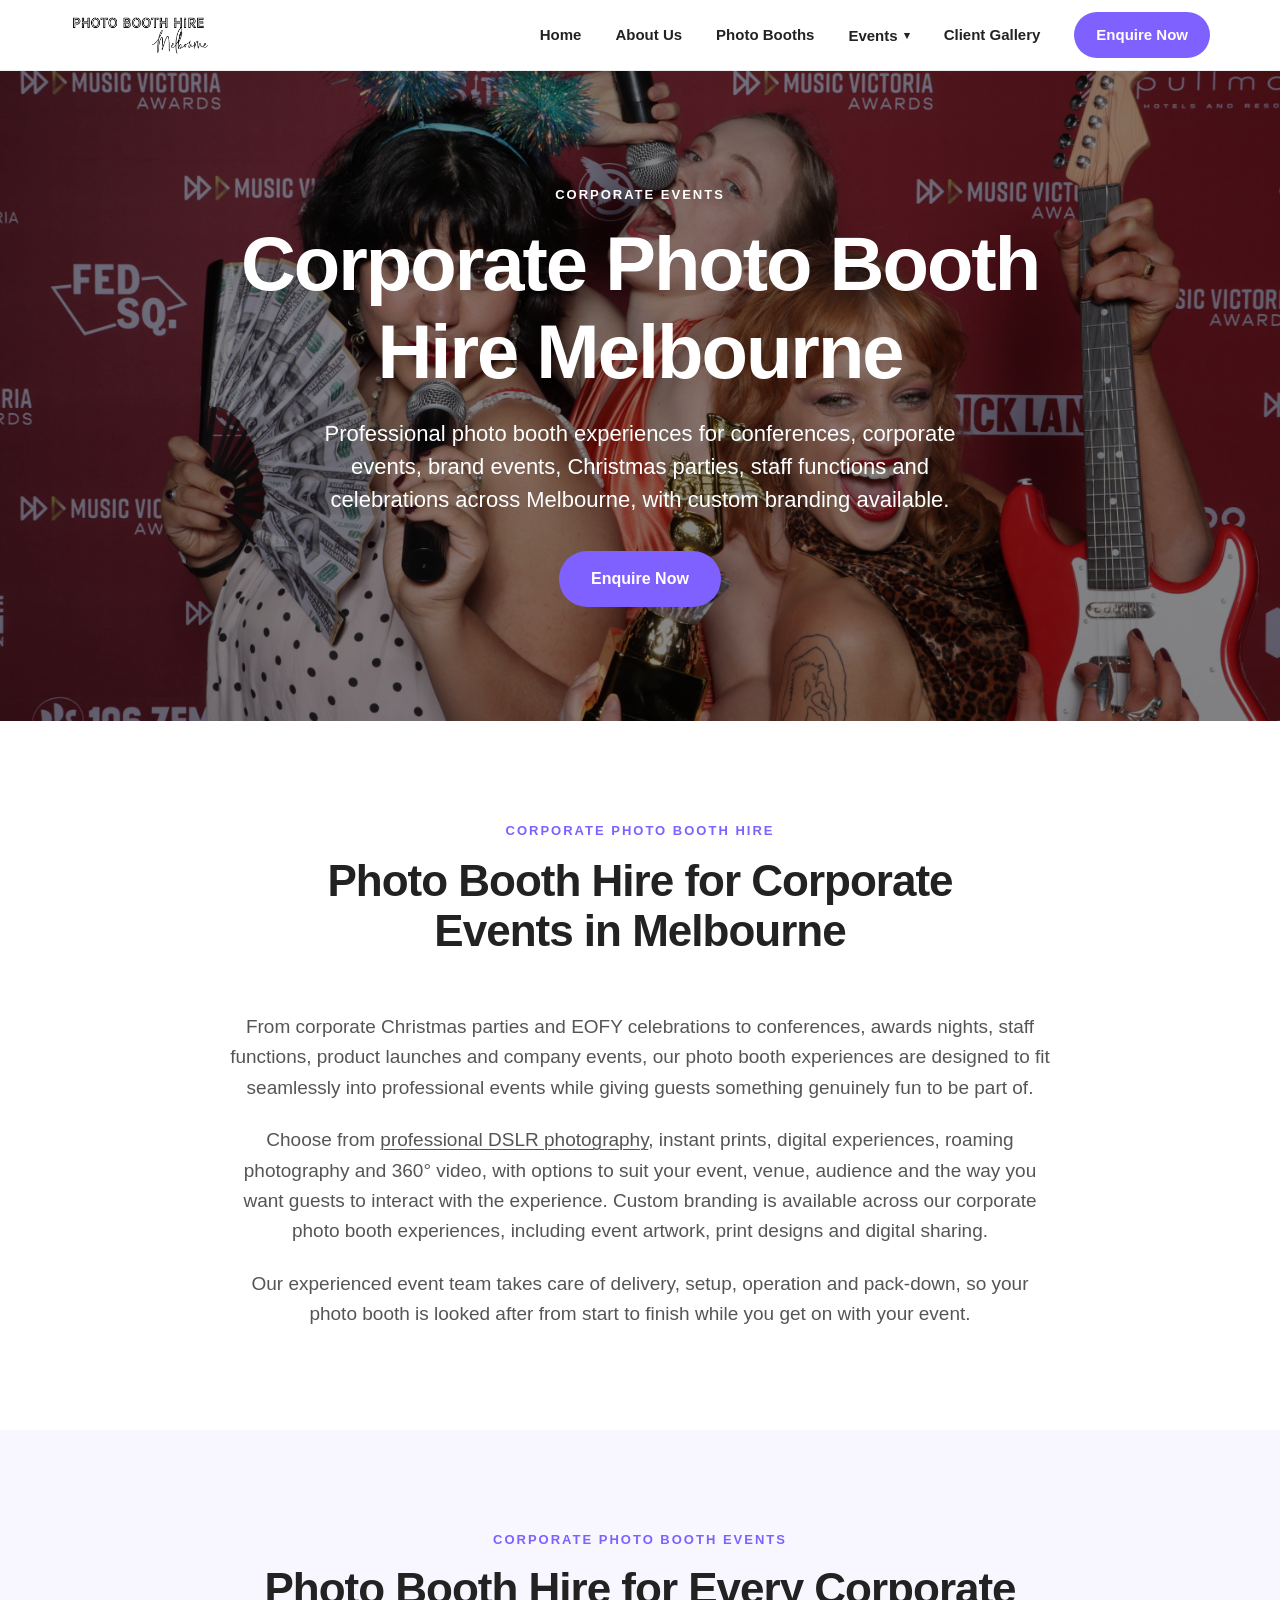
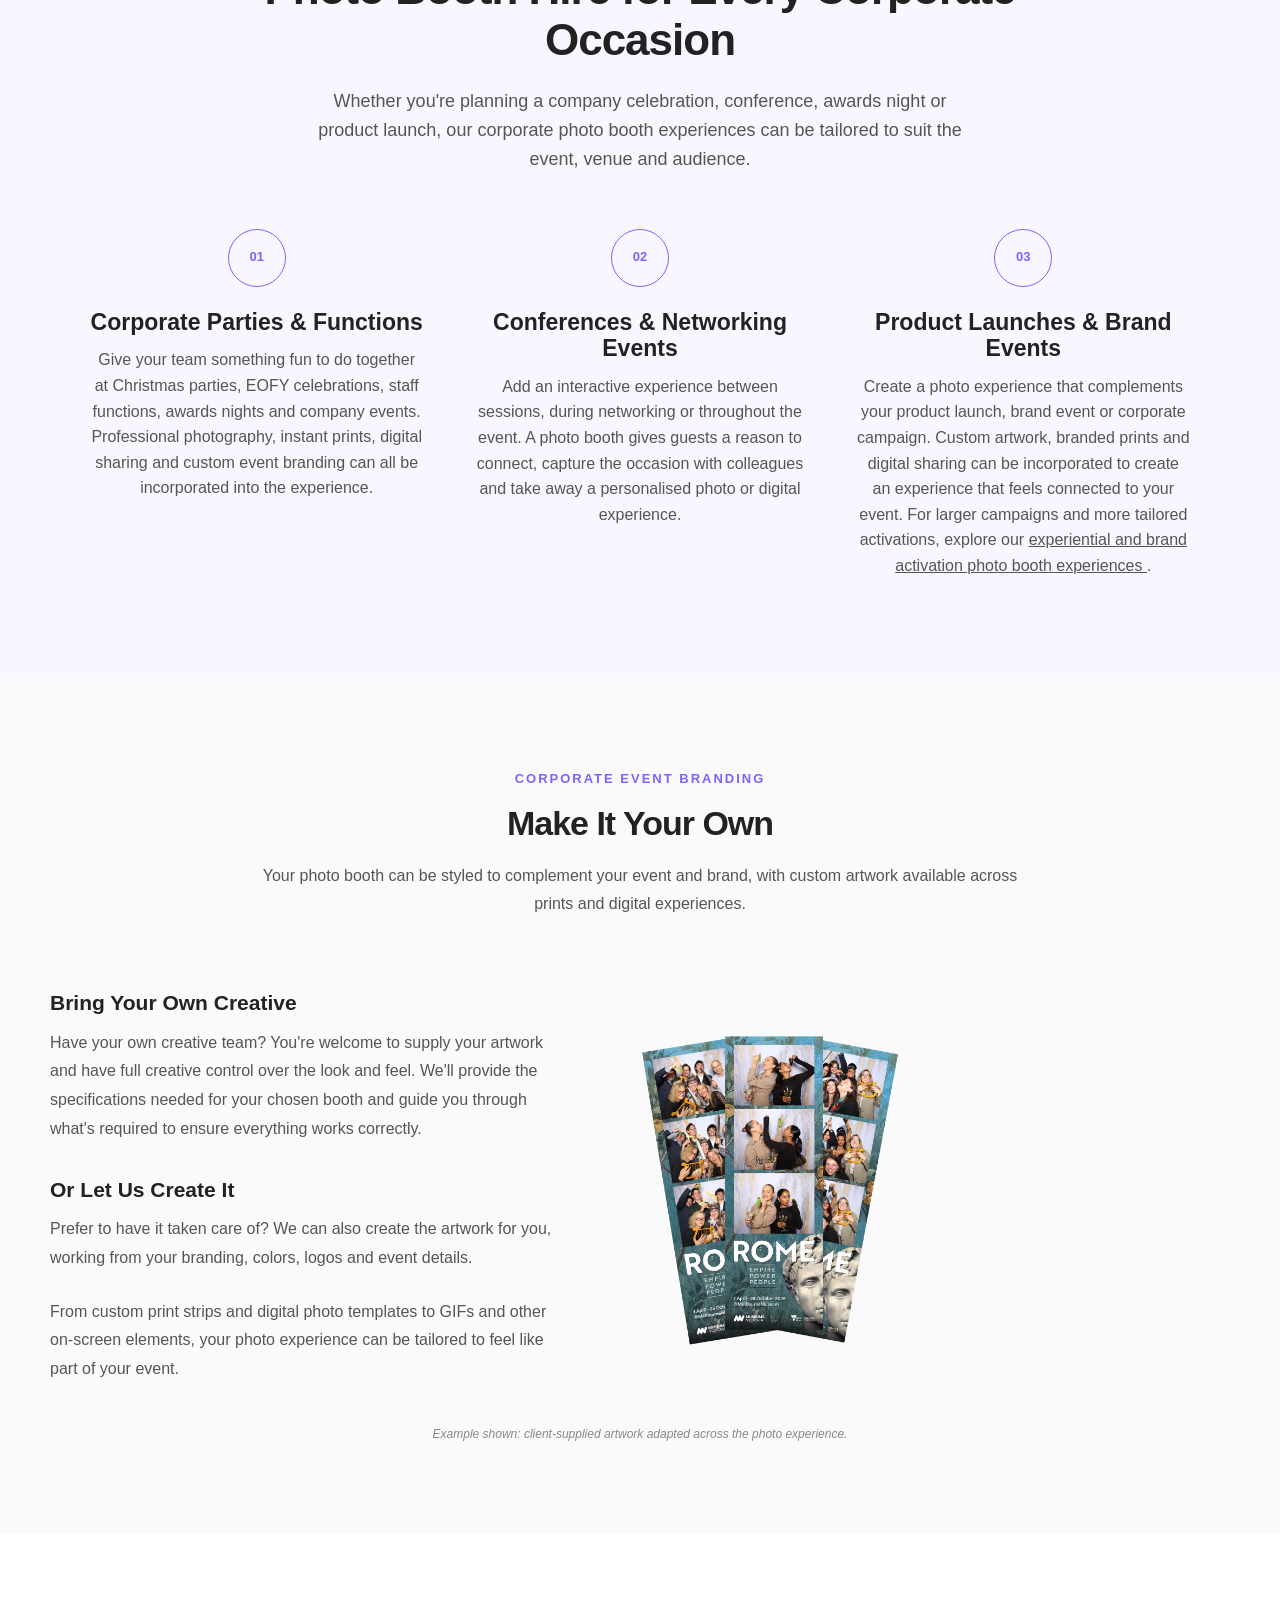
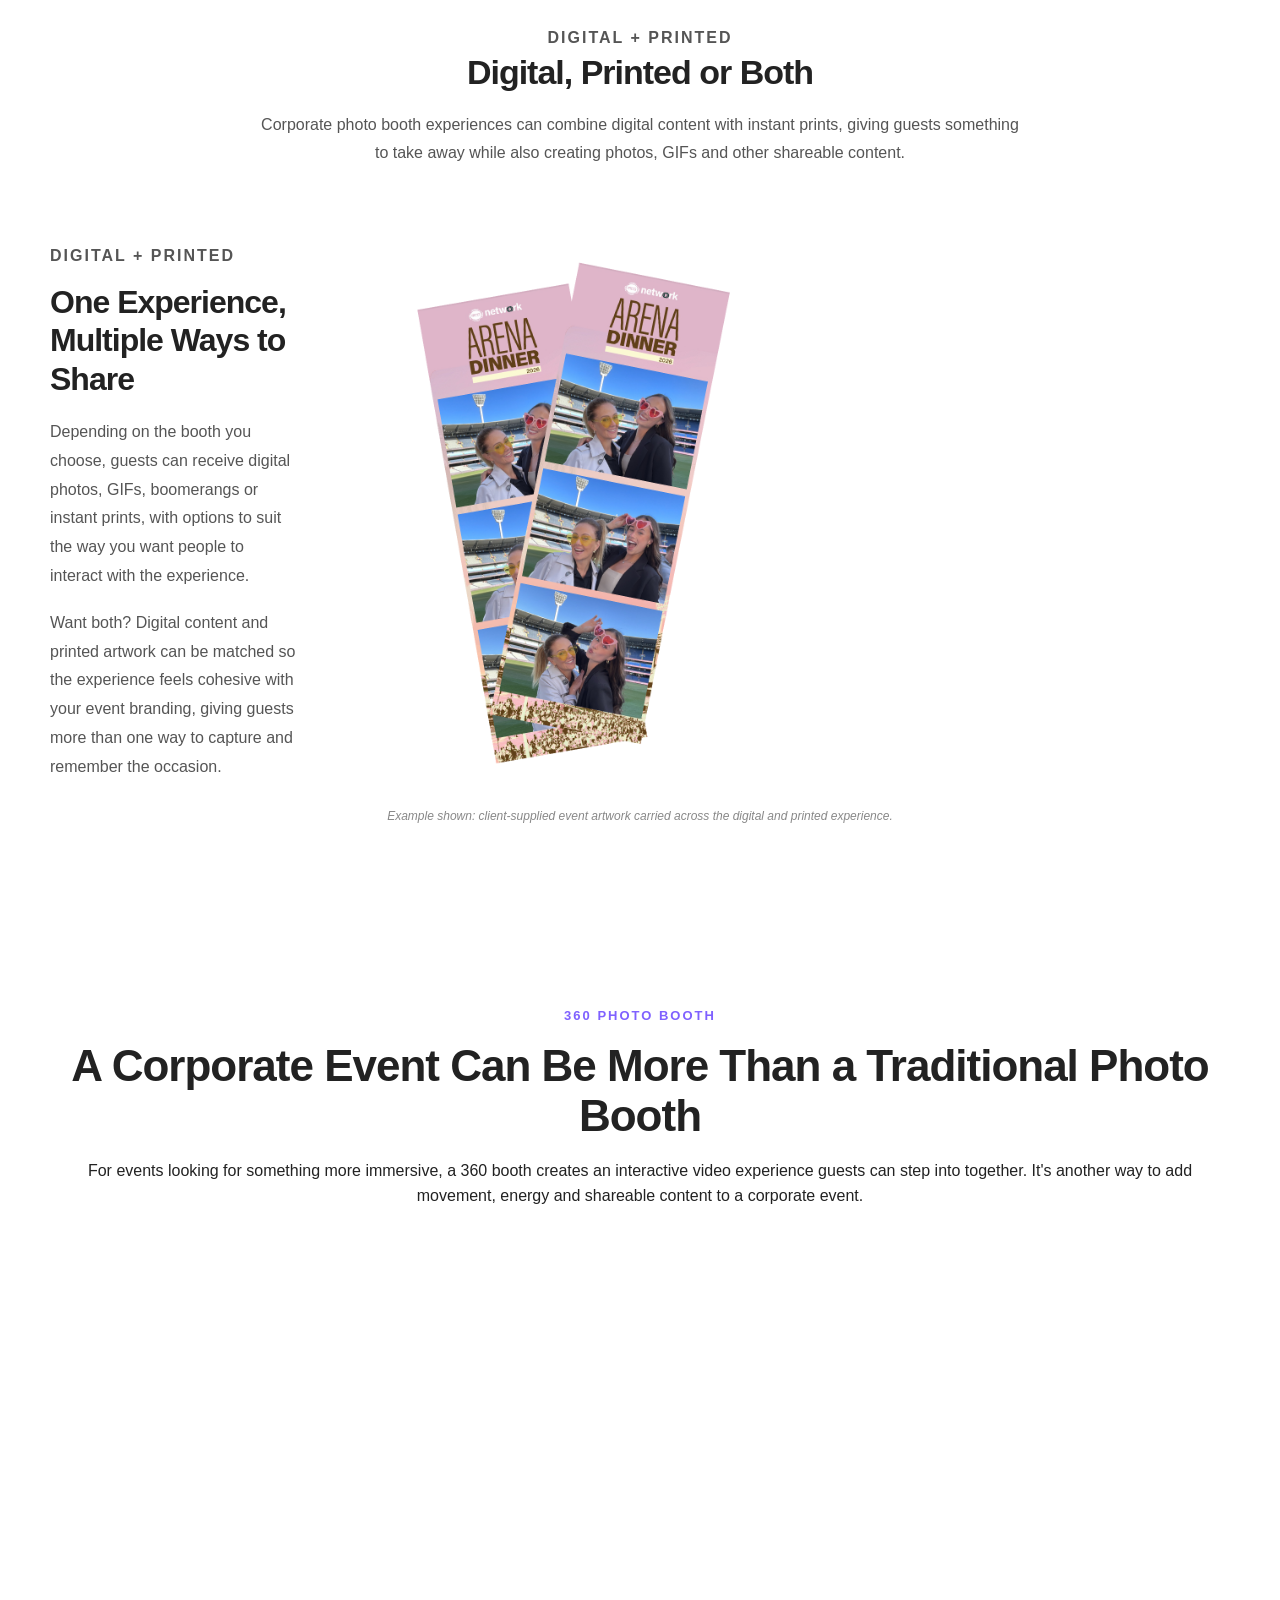
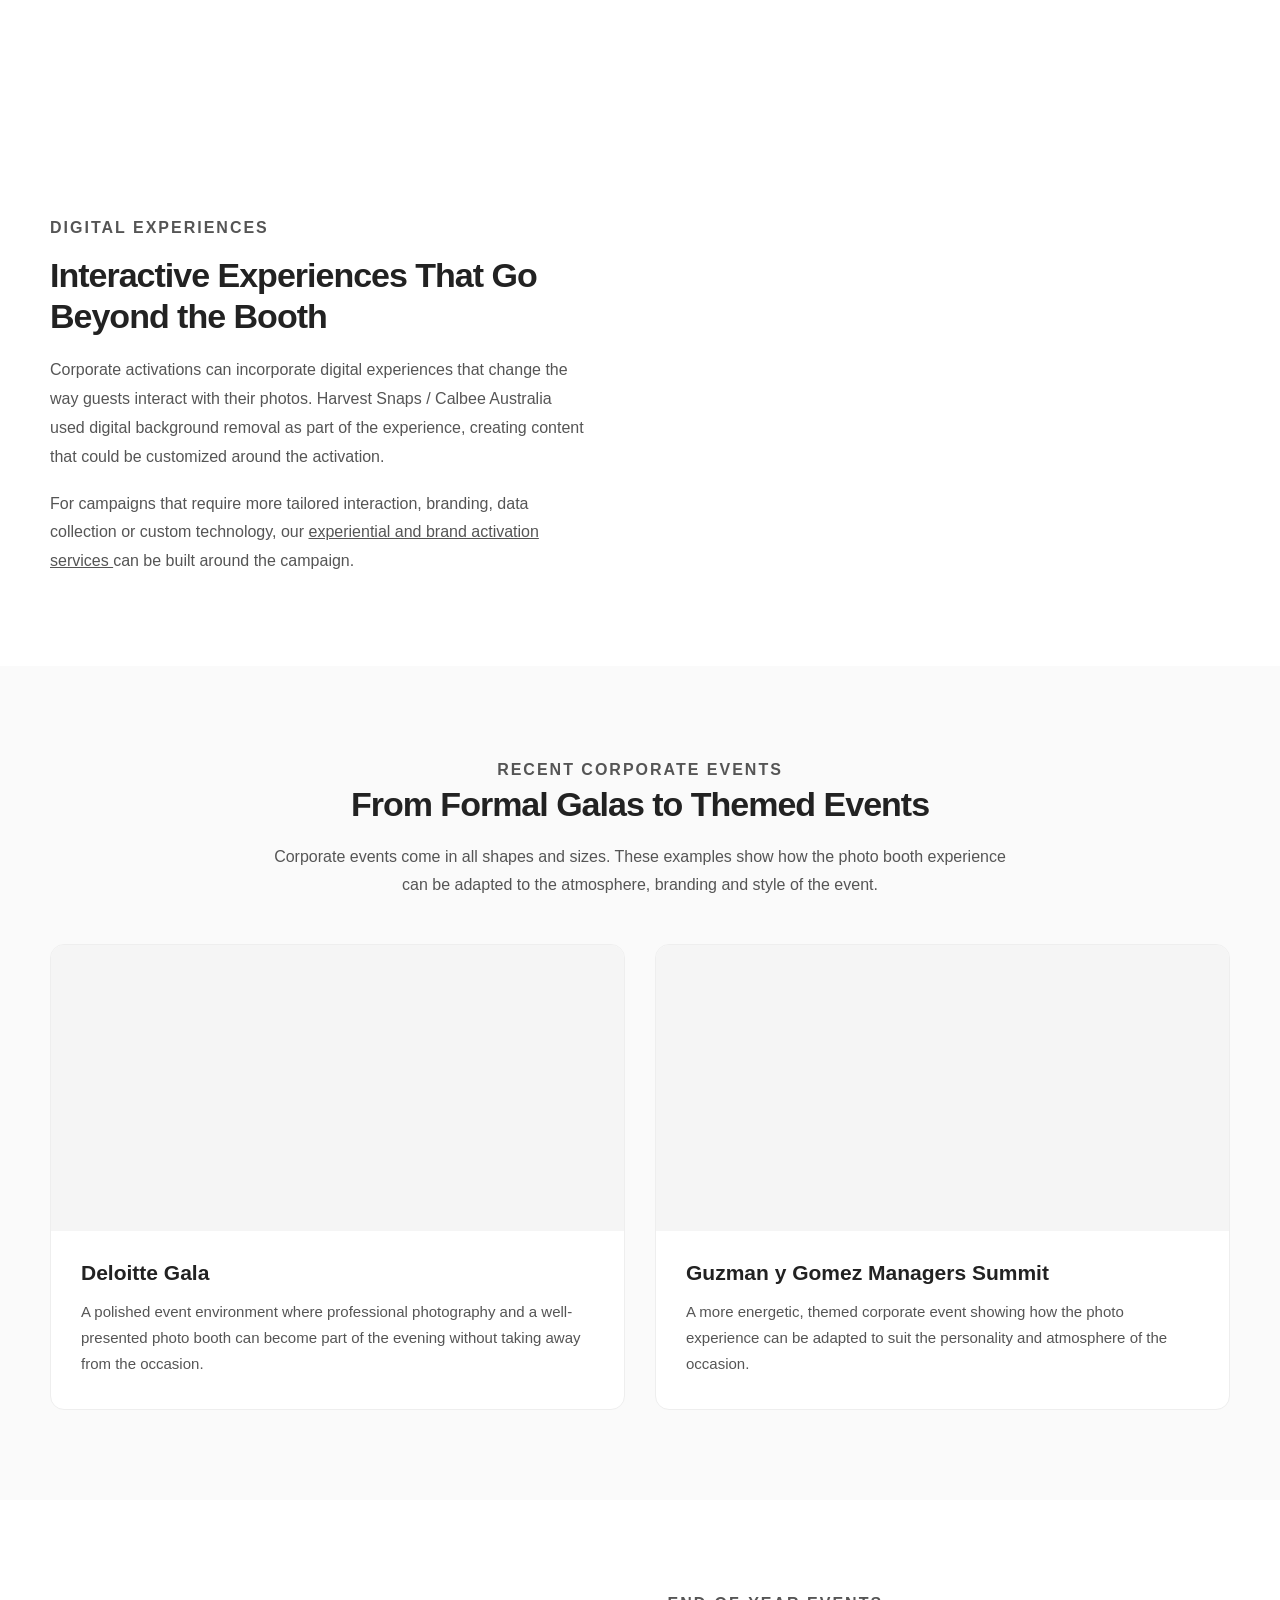
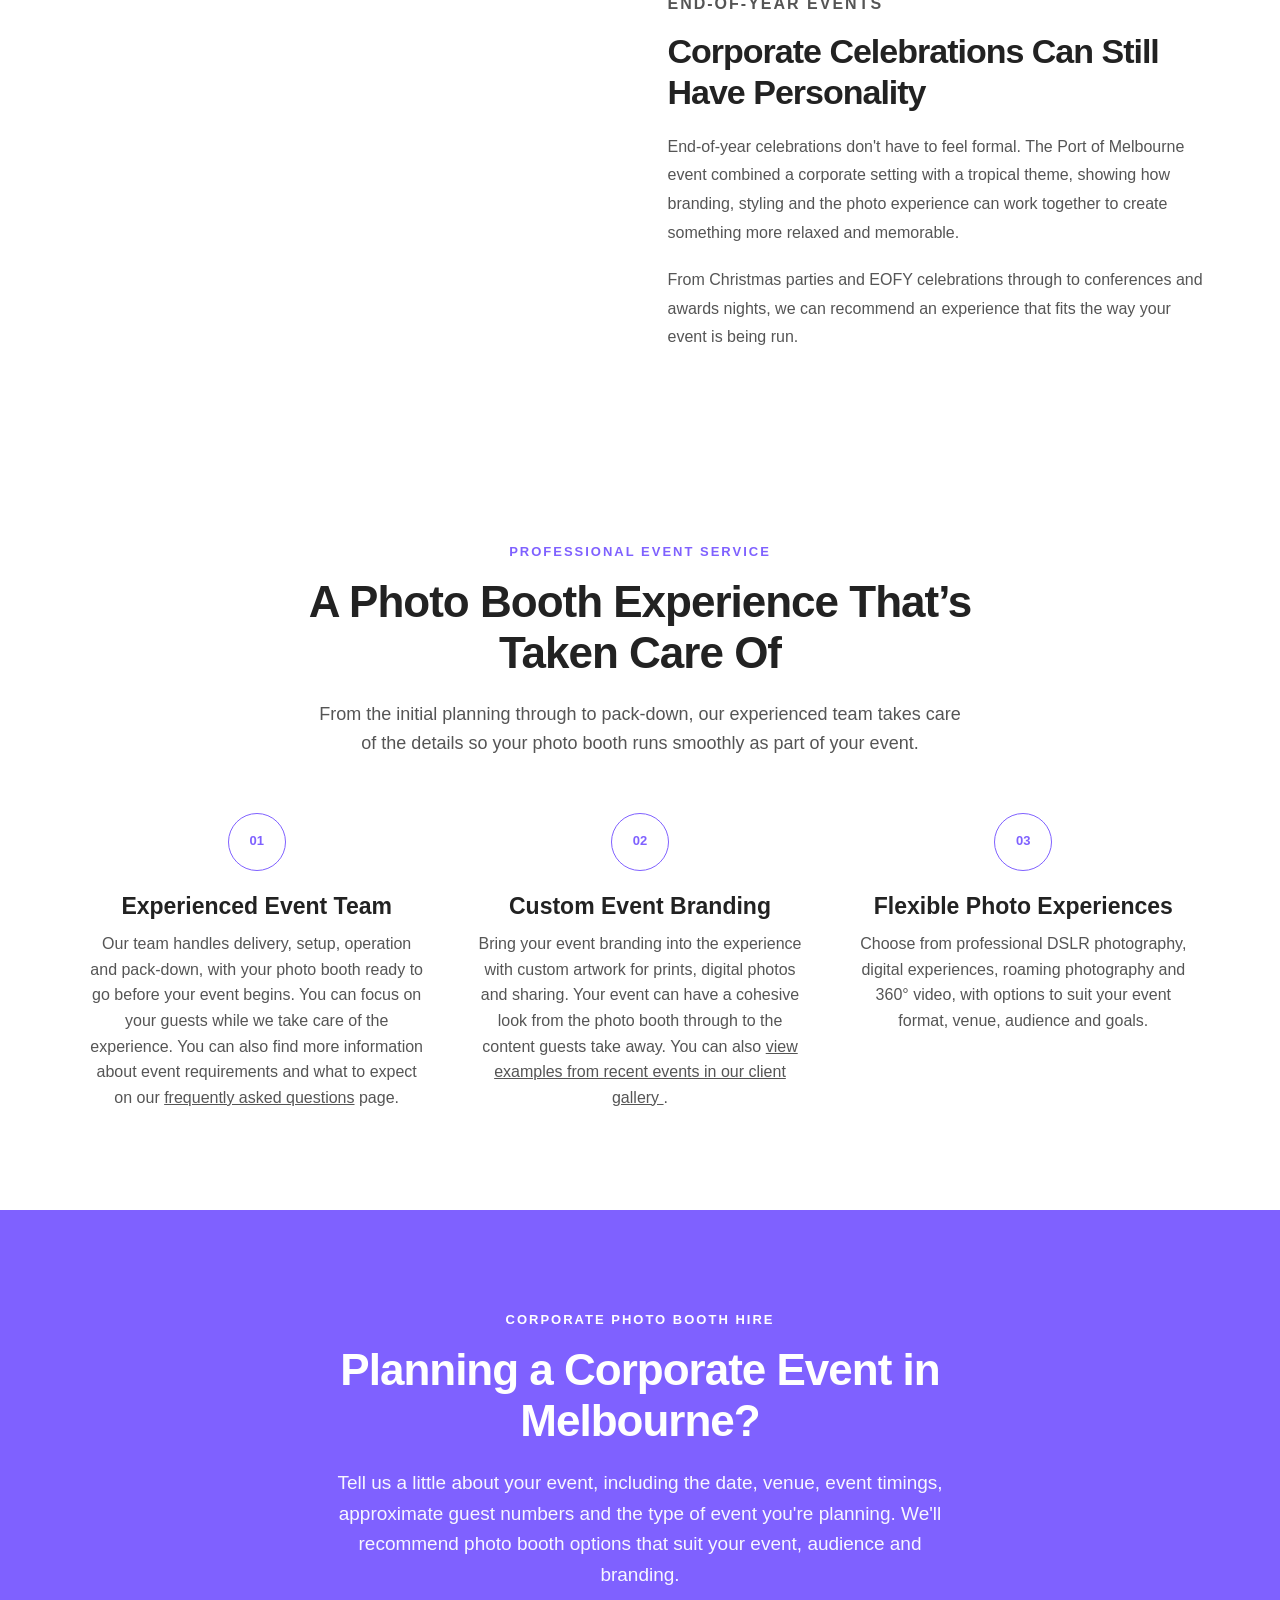
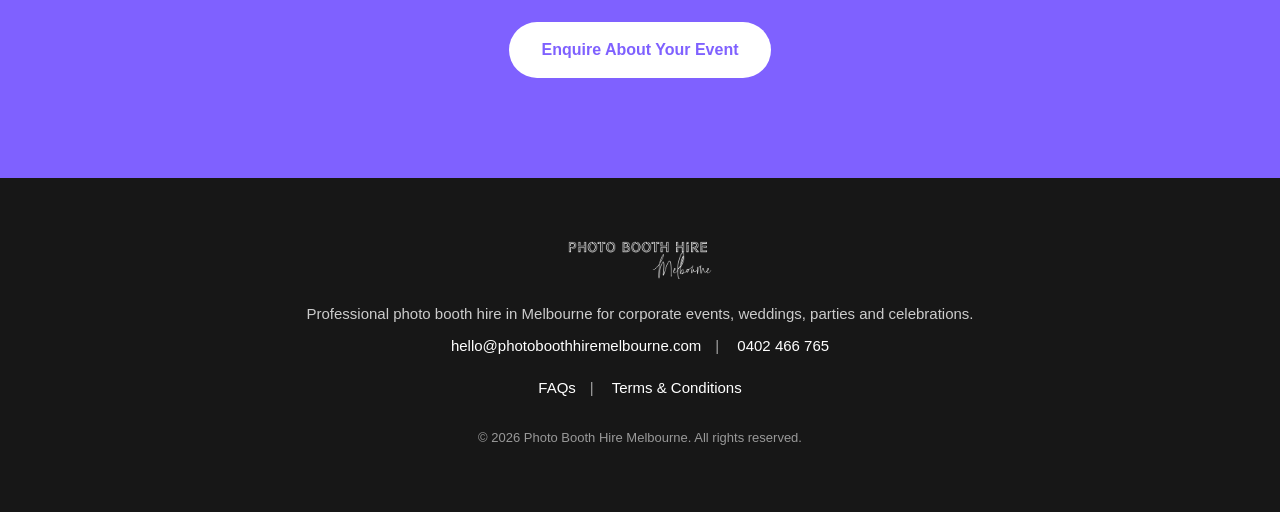
==== commit 4c2571fd: "Update .rome-print-strip scale transformations Adjusted the scale transformation for the .rome-print" ====
--- a/corporate-photo-booth-hire-melbourne.html
+++ b/corporate-photo-booth-hire-melbourne.html
@@ -325,7 +325,9 @@
             object-fit: contain;
             margin: 0 auto;
         }
-
+.rome-print-strip {
+    transform: scale(1.12);
+}
 
         /* MP4 */
 
@@ -522,7 +524,9 @@
                 height: 360px;
                 max-width: 100%;
             }
-
+.rome-print-strip {
+    transform: scale(1.05);
+}
 
             /* MP4 THIRD */
 
@@ -766,8 +770,6 @@
 
 </section>
 
-
-
 <!-- CORPORATE EVENT TYPES -->
 
 <section class="booths-section">
@@ -819,7 +821,6 @@
             </p>
 
         </div>
-
 
         <!-- CONFERENCES -->
 
@@ -877,8 +878,6 @@
 
 </section>
 
-
-
 <!-- CORPORATE EVENT BRANDING -->
 
 <section class="corporate-feature corporate-branding">
@@ -955,10 +954,11 @@
 
                 <div class="corporate-branding-print">
 
-                    <img
-                        src="rome-museums-victoria-branded-print-strip-melbourne.png"
-                        alt="Example of branded photo booth print strips matching a digital photo experience"
-                        loading="lazy">
+<img
+    src="rome-museums-victoria-branded-print-strip-melbourne.png"
+    alt="Example of branded photo booth print strips matching a digital photo experience"
+    loading="lazy"
+    class="rome-print-strip">
 
                 </div>
 
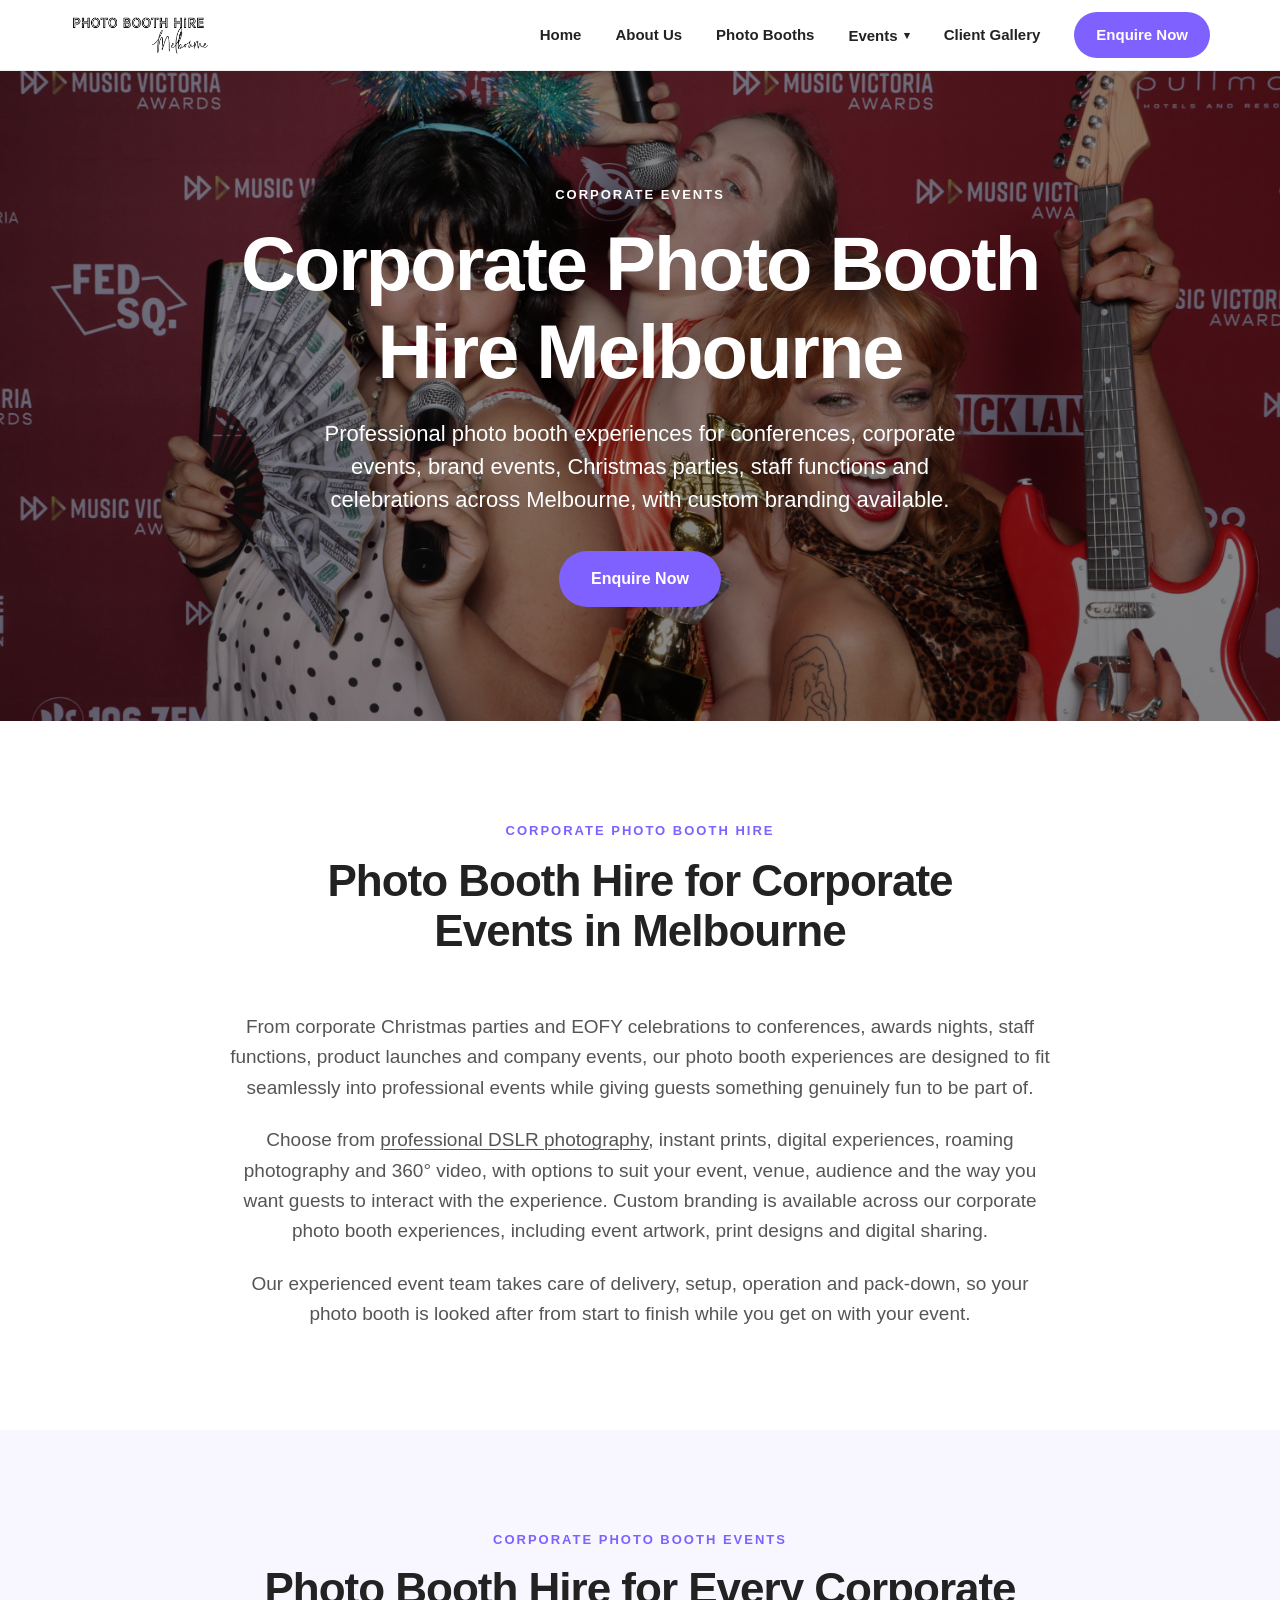
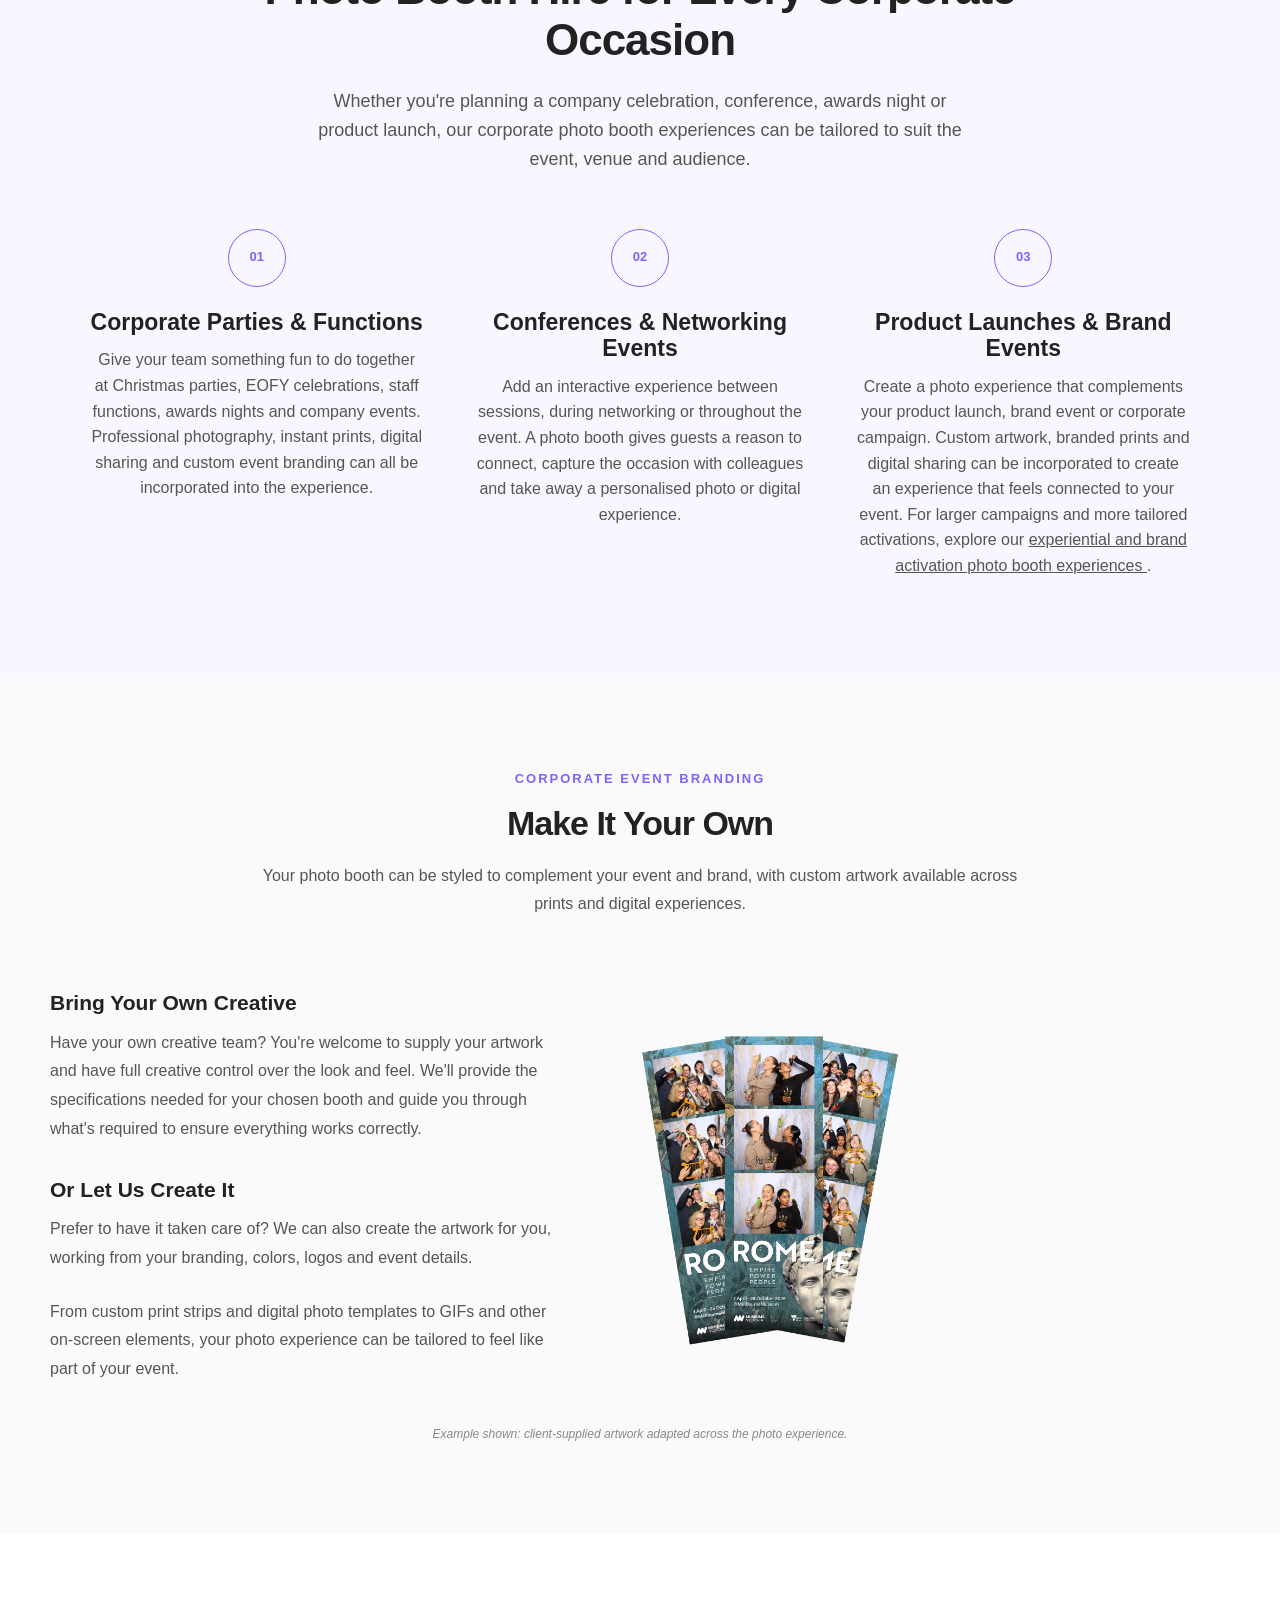
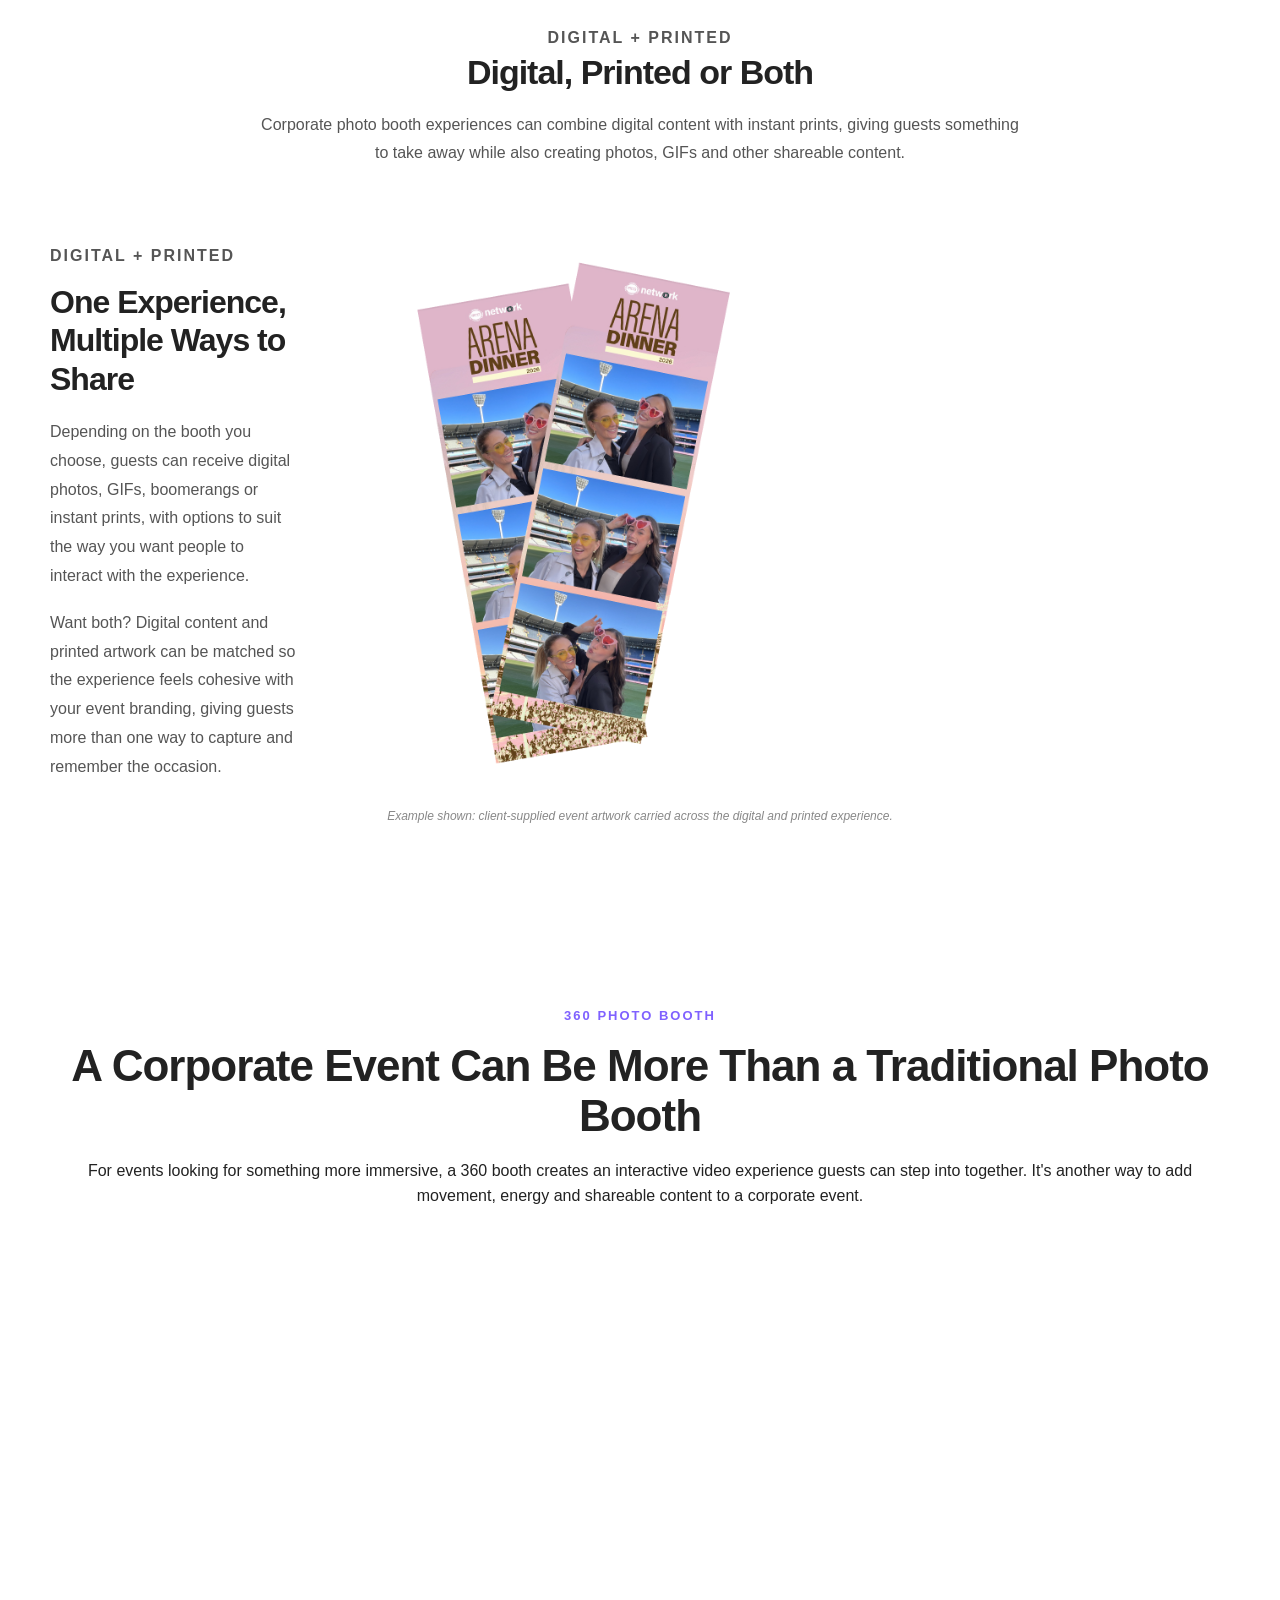
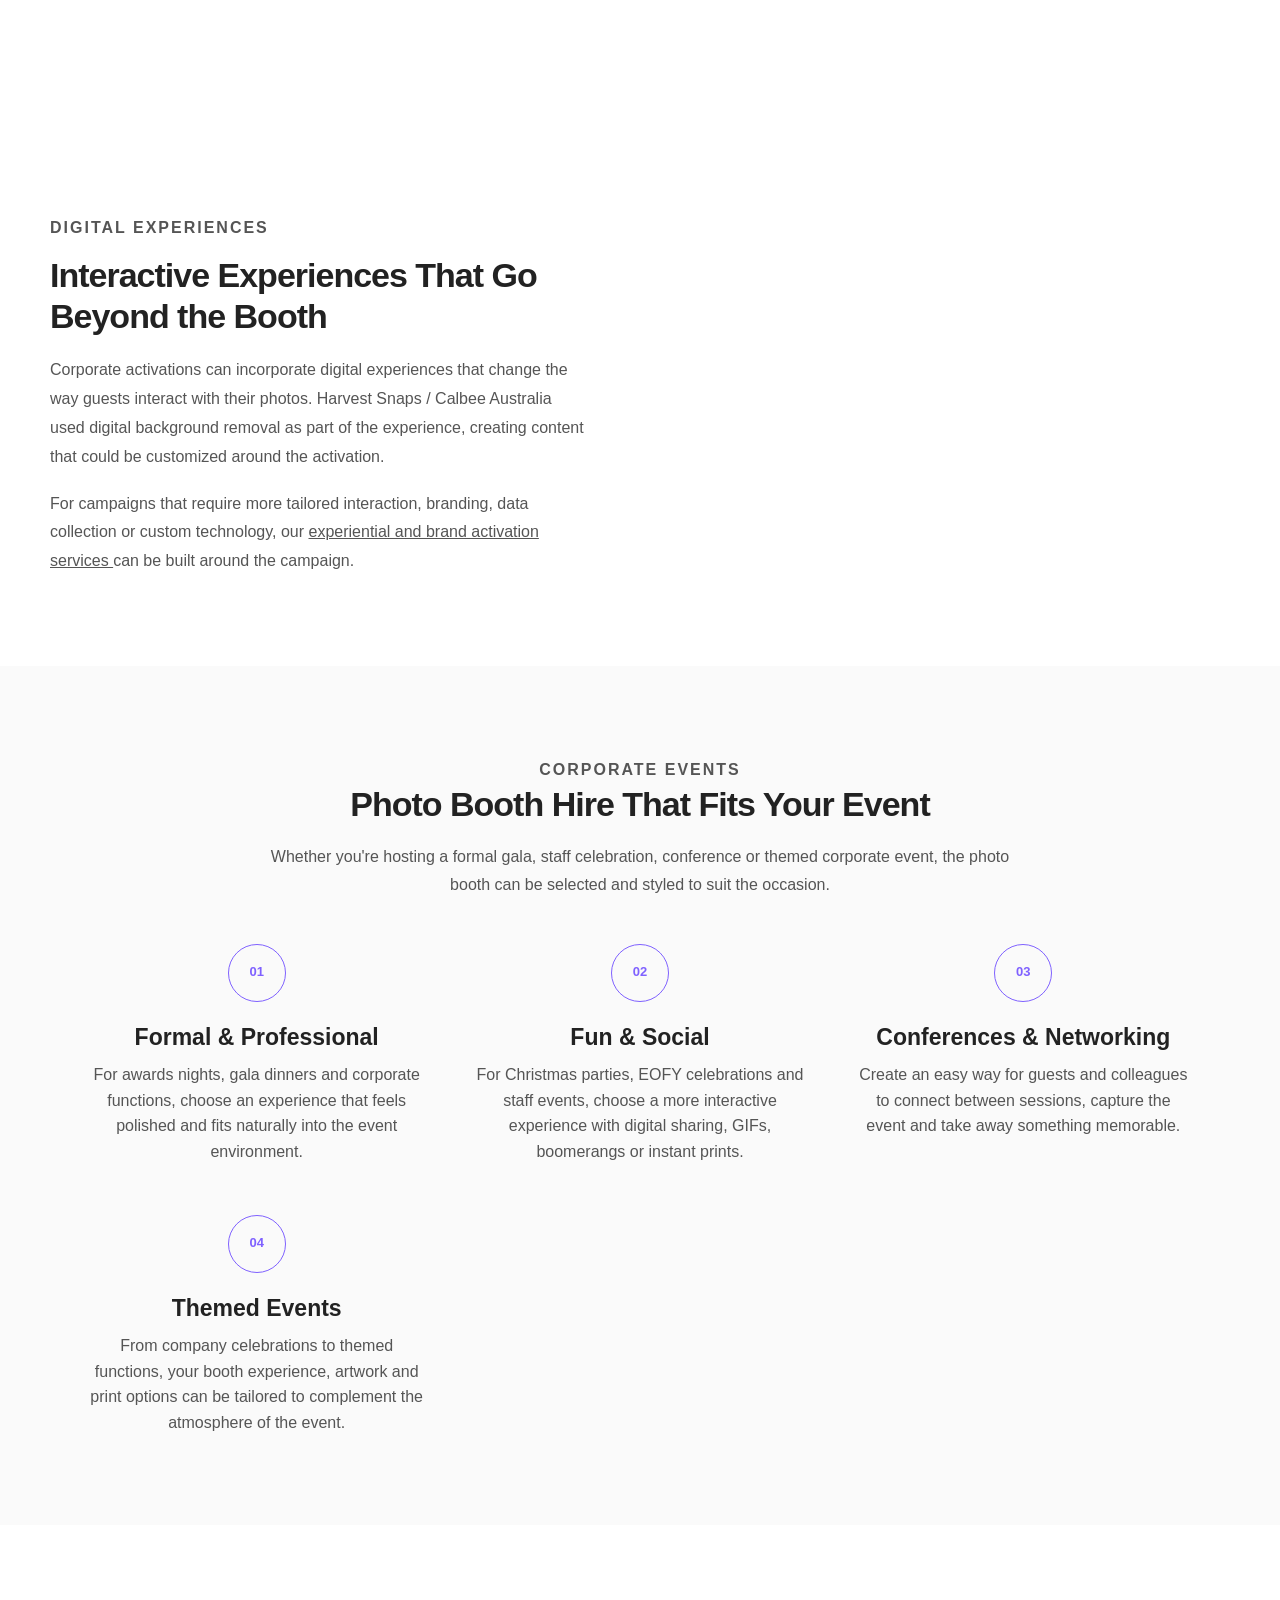
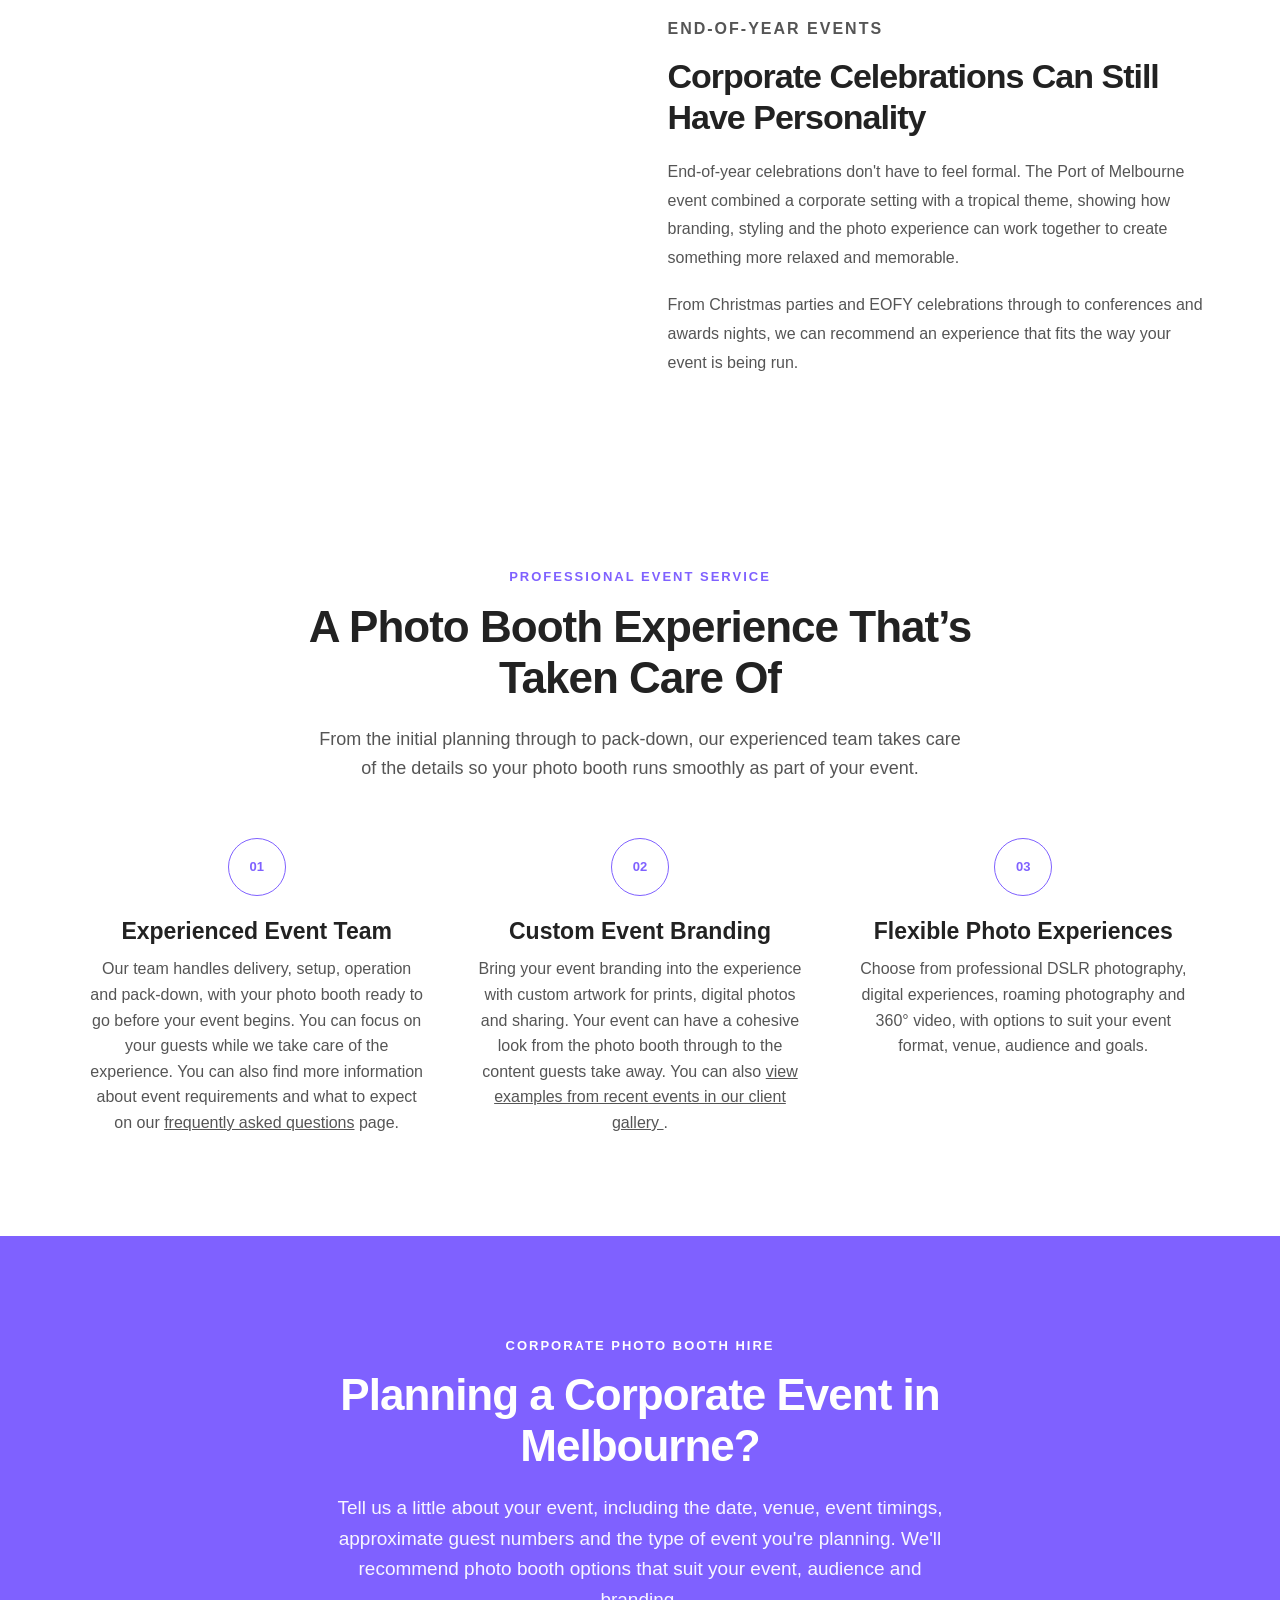
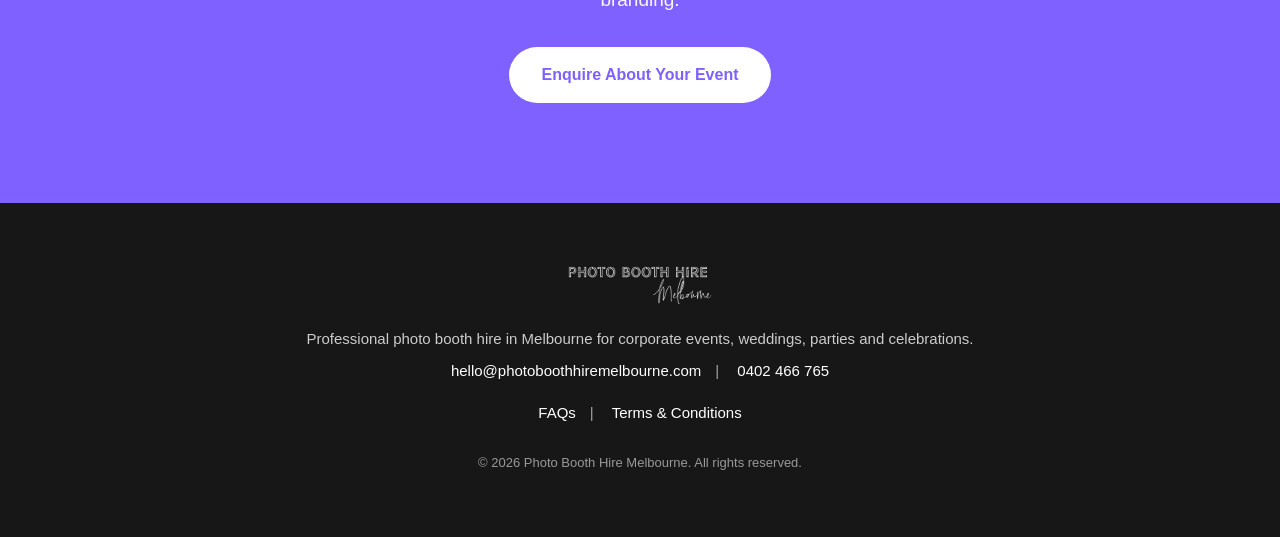
==== commit ff3a42ea: "Update corporate event section and headings" ====
--- a/corporate-photo-booth-hire-melbourne.html
+++ b/corporate-photo-booth-hire-melbourne.html
@@ -713,8 +713,6 @@
 
 </section>
 
-
-
 <!-- INTRO -->
 
 <section class="about-section">
@@ -1207,7 +1205,7 @@
 
 
 
-<!-- CORPORATE EVENT EXAMPLES -->
+<!-- CORPORATE EVENT TYPES -->
 
 <section class="corporate-feature" style="background:#fafafa;">
 
@@ -1216,101 +1214,126 @@
         <div class="corporate-feature-heading">
 
             <p class="eyebrow">
-                RECENT CORPORATE EVENTS
+                CORPORATE EVENTS
             </p>
 
             <h2>
-                From Formal Galas to Themed Events
+                Photo Booth Hire That Fits Your Event
             </h2>
 
             <p>
 
-                Corporate events come in all shapes and sizes. These examples
-                show how the photo booth experience can be adapted to the
-                atmosphere, branding and style of the event.
+                Whether you're hosting a formal gala, staff celebration,
+                conference or themed corporate event, the photo booth can
+                be selected and styled to suit the occasion.
 
             </p>
 
         </div>
 
 
-        <div class="corporate-event-grid">
-
-
-            <!-- DELOITTE -->
-
-            <div class="corporate-event-card">
-
-                <video
-                    src="deloitte-gala-photo-booth-melbourne.mp4"
-                    autoplay
-                    loop
-                    muted
-                    playsinline
-                    preload="auto">
-                </video>
-
-                <div class="corporate-event-card-content">
-
-                    <h3>
-                        Deloitte Gala
-                    </h3>
-
-                    <p>
-
-                        A polished event environment where professional
-                        photography and a well-presented photo booth can
-                        become part of the evening without taking away from
-                        the occasion.
-
-                    </p>
-
-                </div>
+        <div class="features">
+
+
+            <!-- FORMAL EVENTS -->
+
+            <div class="feature">
+
+                <span class="feature-number">
+                    01
+                </span>
+
+                <h3>
+                    Formal &amp; Professional
+                </h3>
+
+                <p>
+
+                    For awards nights, gala dinners and corporate functions,
+                    choose an experience that feels polished and fits naturally
+                    into the event environment.
+
+                </p>
 
             </div>
 
 
-            <!-- GYG -->
-
-            <div class="corporate-event-card">
-
-                <video
-                    src="guzman-y-gomez-managers-summit-photo-booth-melbourne.mp4"
-                    autoplay
-                    loop
-                    muted
-                    playsinline
-                    preload="auto">
-                </video>
-
-                <div class="corporate-event-card-content">
-
-                    <h3>
-                        Guzman y Gomez Managers Summit
-                    </h3>
-
-                    <p>
-
-                        A more energetic, themed corporate event showing how
-                        the photo experience can be adapted to suit the
-                        personality and atmosphere of the occasion.
-
-                    </p>
-
-                </div>
+            <!-- FUN & SOCIAL -->
+
+            <div class="feature">
+
+                <span class="feature-number">
+                    02
+                </span>
+
+                <h3>
+                    Fun &amp; Social
+                </h3>
+
+                <p>
+
+                    For Christmas parties, EOFY celebrations and staff events,
+                    choose a more interactive experience with digital sharing,
+                    GIFs, boomerangs or instant prints.
+
+                </p>
 
             </div>
 
 
+            <!-- CONFERENCES -->
+
+            <div class="feature">
+
+                <span class="feature-number">
+                    03
+                </span>
+
+                <h3>
+                    Conferences &amp; Networking
+                </h3>
+
+                <p>
+
+                    Create an easy way for guests and colleagues to connect
+                    between sessions, capture the event and take away
+                    something memorable.
+
+                </p>
+
+            </div>
+
+
+            <!-- THEMED EVENTS -->
+
+            <div class="feature">
+
+                <span class="feature-number">
+                    04
+                </span>
+
+                <h3>
+                    Themed Events
+                </h3>
+
+                <p>
+
+                    From company celebrations to themed functions, your booth
+                    experience, artwork and print options can be tailored to
+                    complement the atmosphere of the event.
+
+                </p>
+
+            </div>
+
+
         </div>
 
     </div>
 
 </section>
 
-
-
-<!-- PORT OF MELBOURNE -->
+    <!-- PORT OF MELBOURNE -->
 
 <section class="corporate-feature">
 
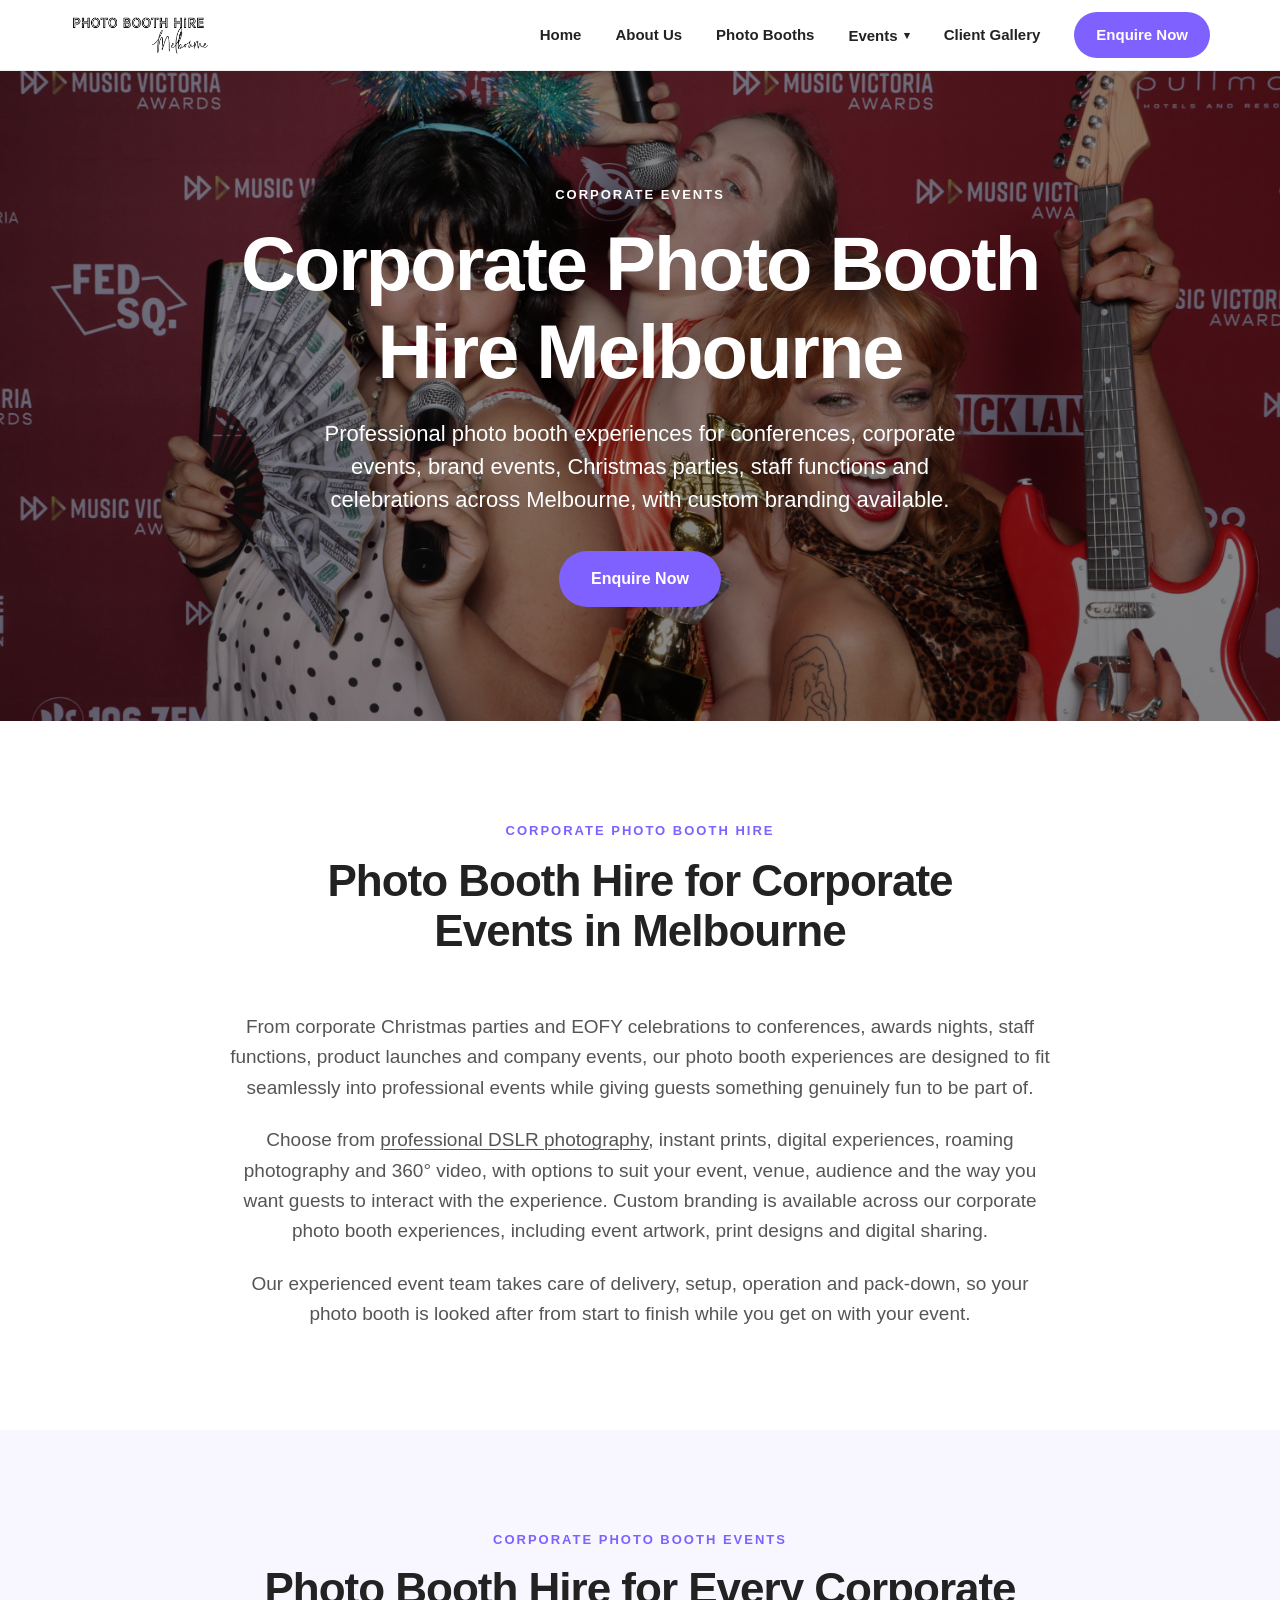
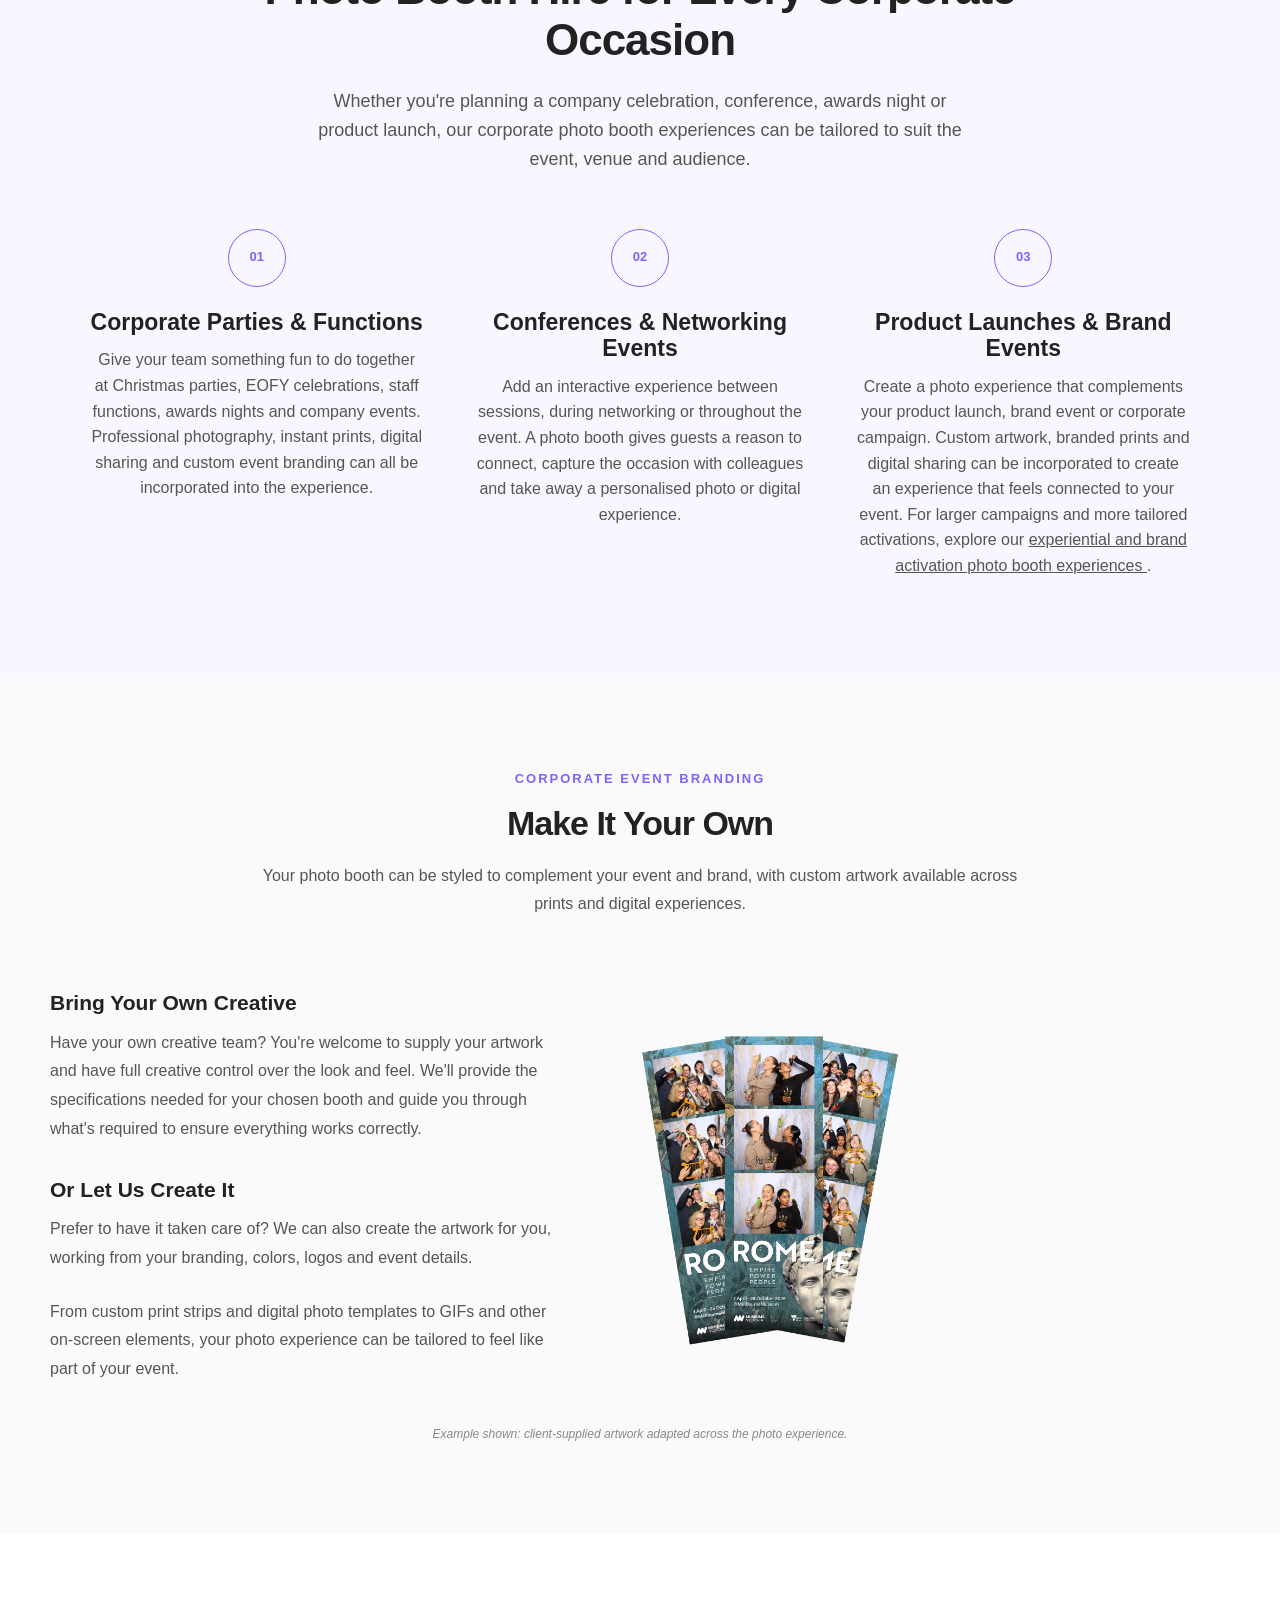
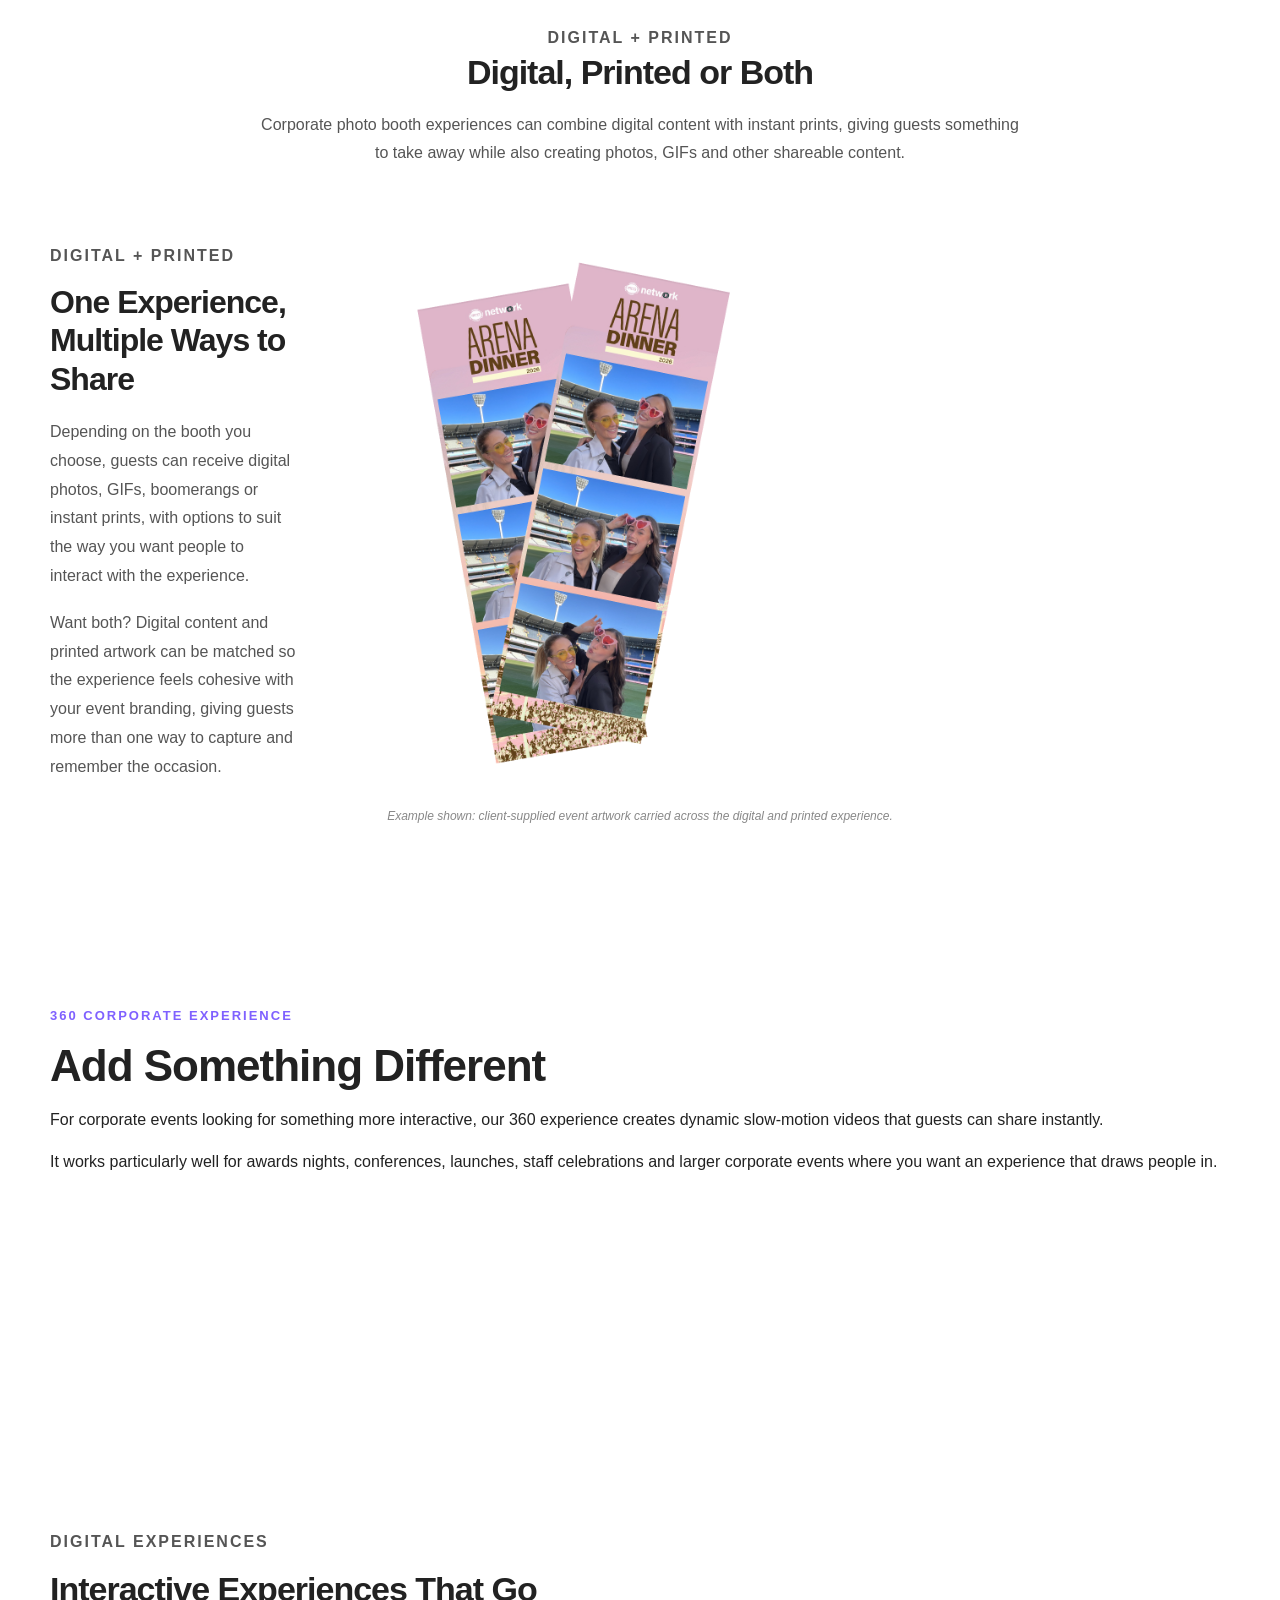
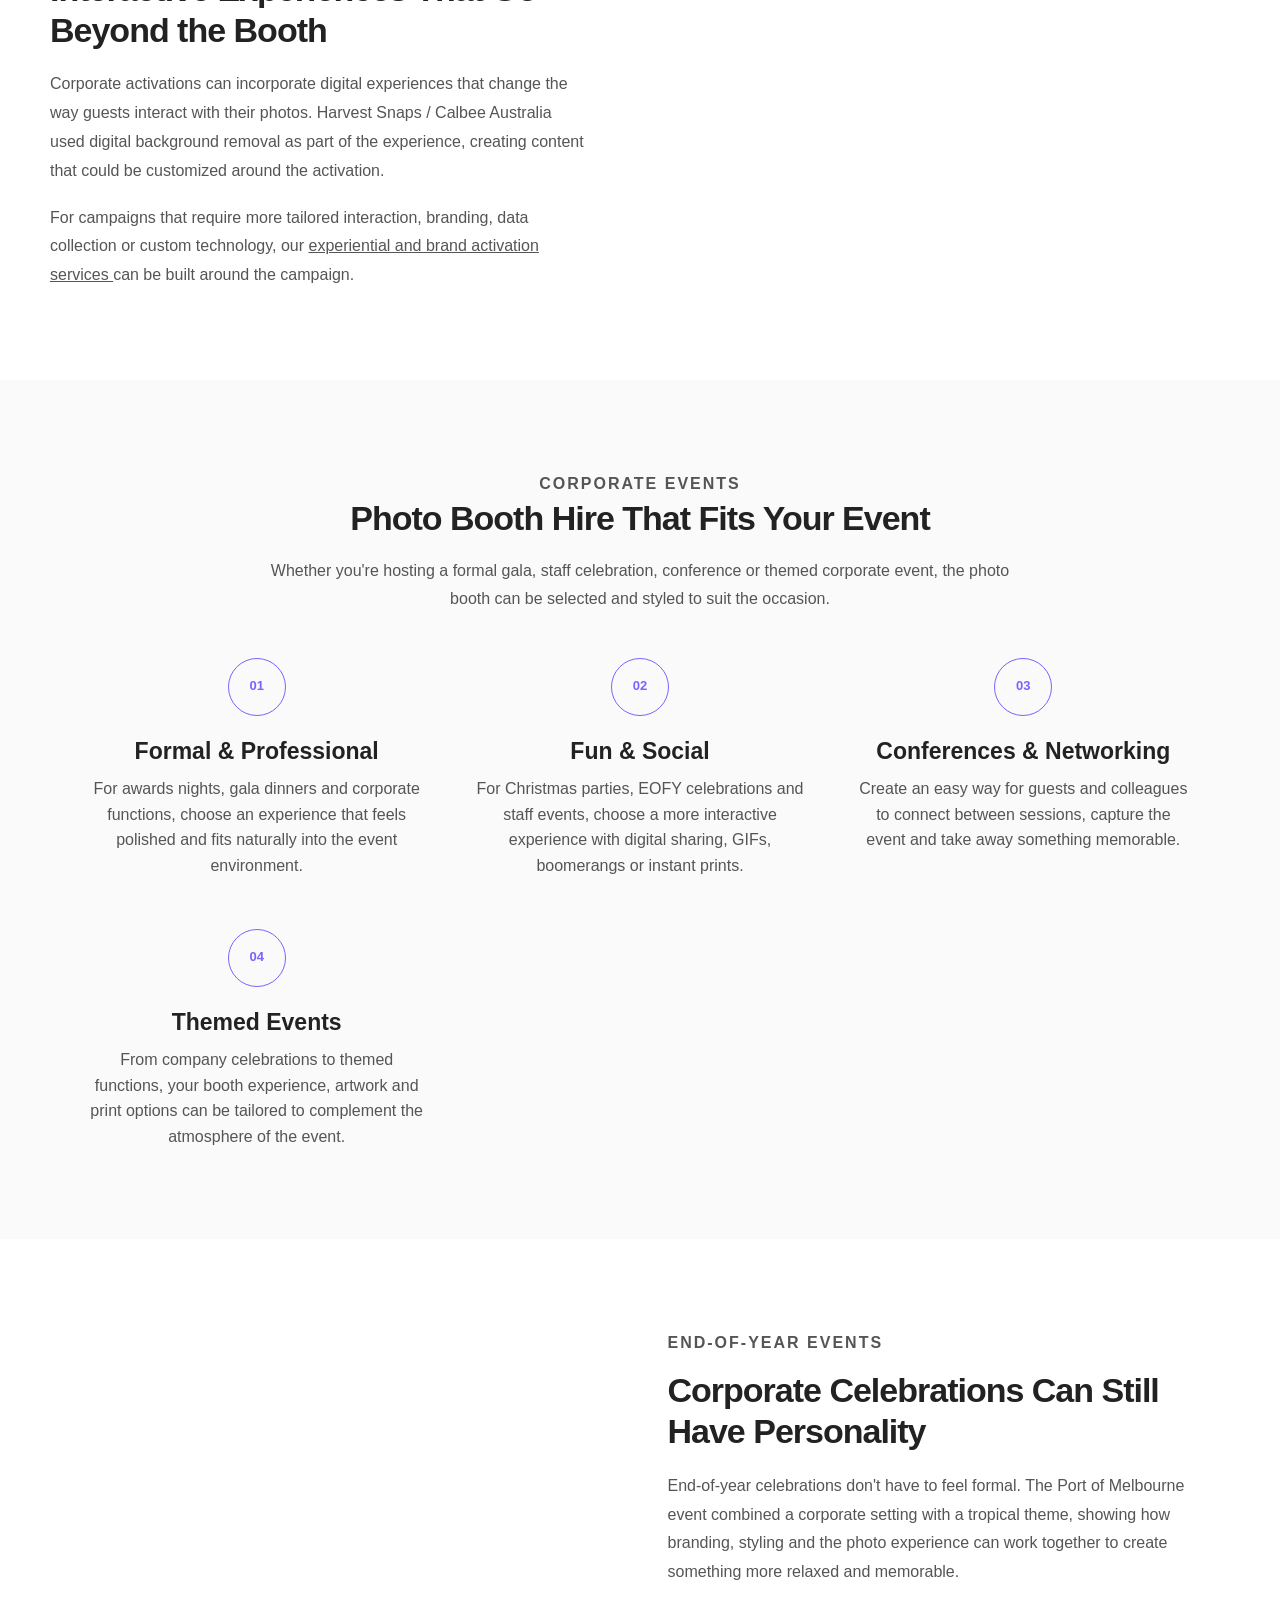
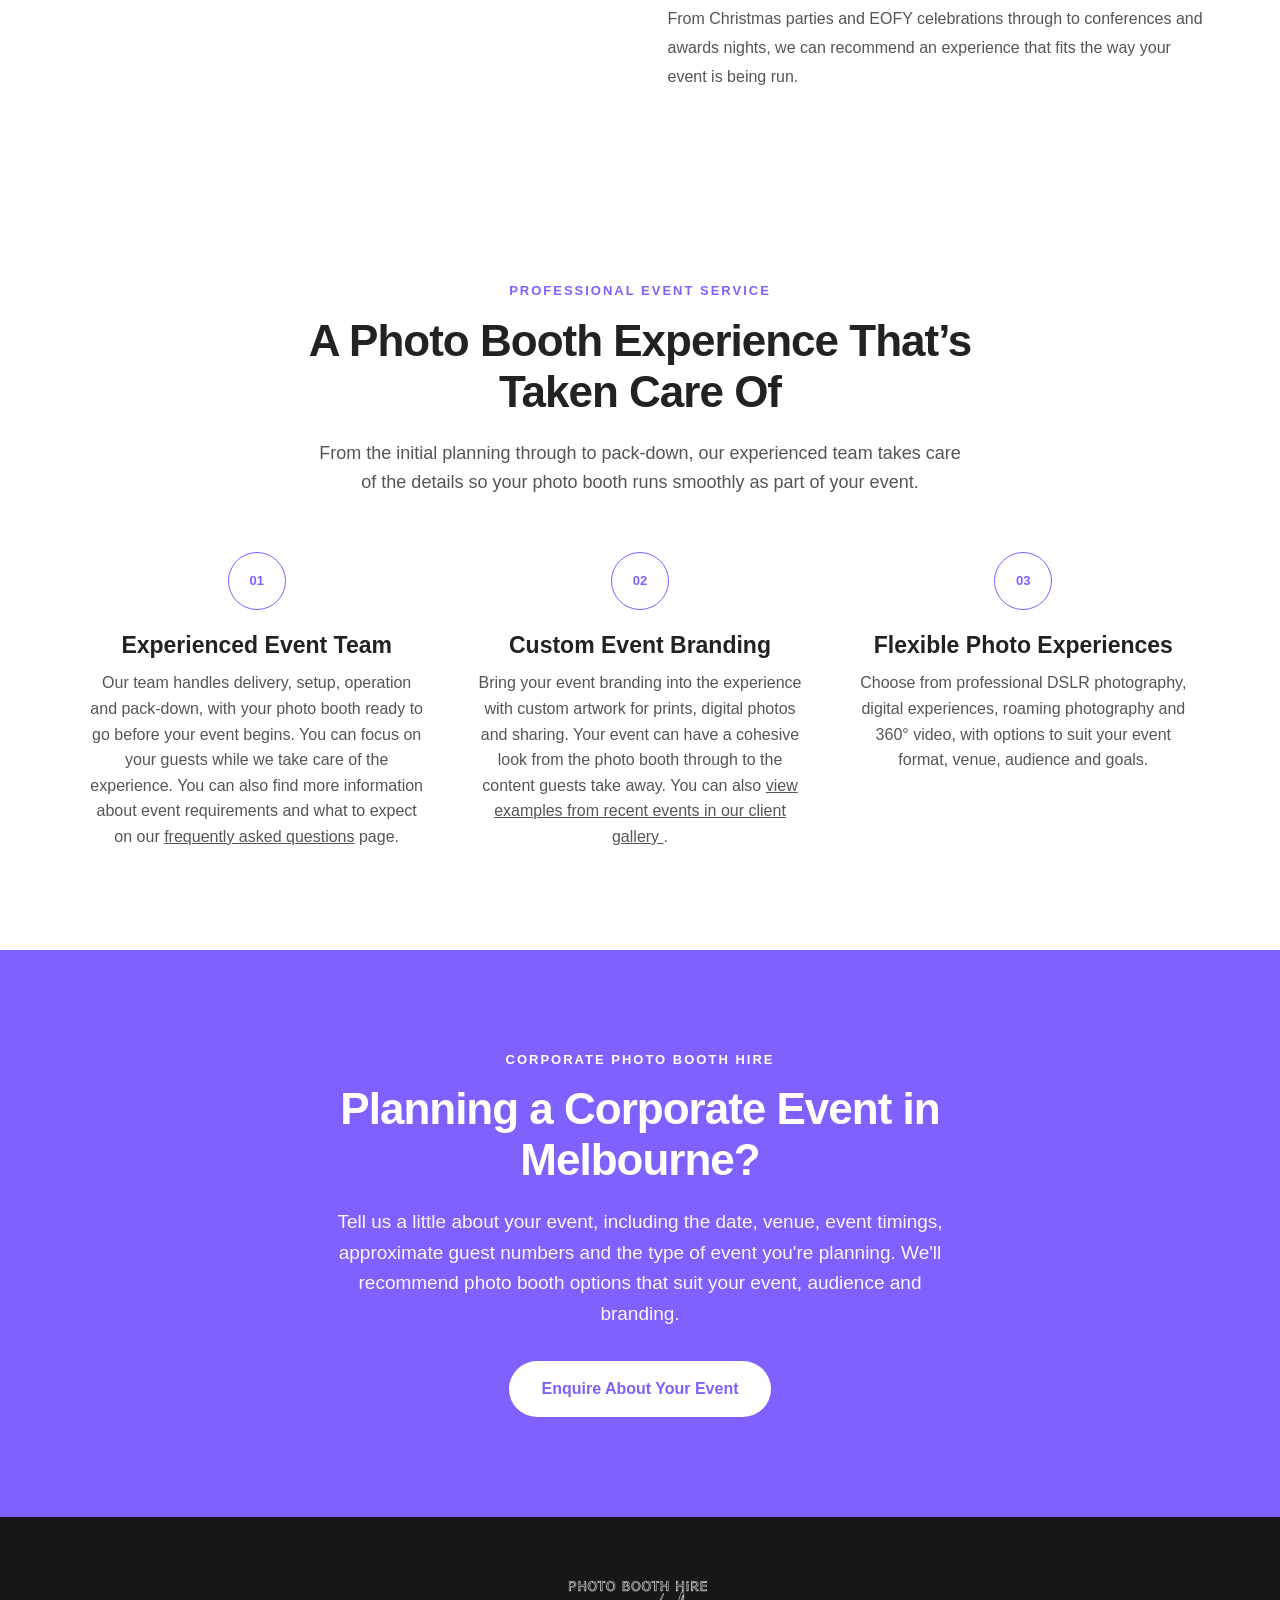
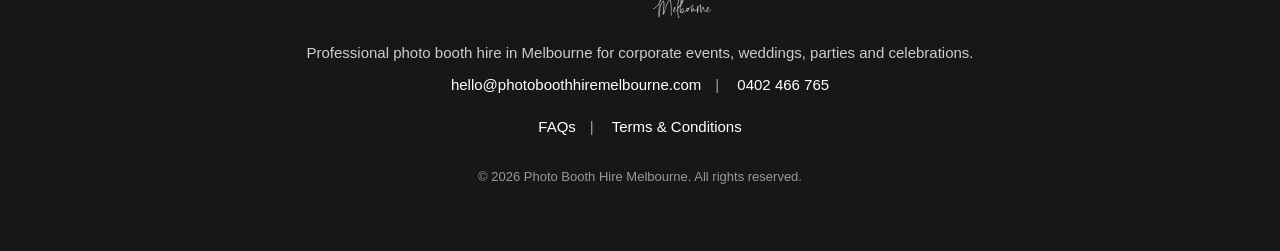
==== commit 4fa8ed69: "Update 360 booth section to corporate experience" ====
--- a/corporate-photo-booth-hire-melbourne.html
+++ b/corporate-photo-booth-hire-melbourne.html
@@ -795,7 +795,6 @@
 
     <div class="features">
 
-
         <!-- CORPORATE PARTIES -->
 
         <div class="feature">
@@ -842,7 +841,6 @@
             </p>
 
         </div>
-
 
         <!-- PRODUCT LAUNCHES -->
 
@@ -1099,48 +1097,56 @@
 
 
 
-<!-- 360 EXPERIENCE -->
-
-<section class="corporate-feature">
+<!-- 360 CORPORATE EXPERIENCE -->
+
+<section class="corporate-feature corporate-360">
 
     <div class="corporate-feature-inner">
 
-        <div class="corporate-video-feature">
-
-            <p class="eyebrow">
-                360 PHOTO BOOTH
-            </p>
-
-            <h2>
-                A Corporate Event Can Be More Than a Traditional Photo Booth
-            </h2>
-
-            <p>
-
-                For events looking for something more immersive, a 360 booth
-                creates an interactive video experience guests can step into
-                together. It's another way to add movement, energy and shareable
-                content to a corporate event.
-
-            </p>
-
-
-            <video
-                src="cannabiz-awards-360-booth-melbourne.mp4"
-                autoplay
-                loop
-                muted
-                playsinline
-                preload="auto">
-            </video>
+        <div class="corporate-360-content">
+
+            <div class="corporate-360-copy">
+
+                <p class="eyebrow">
+                    360 CORPORATE EXPERIENCE
+                </p>
+
+                <h2>
+                    Add Something Different
+                </h2>
+
+                <p>
+                    For corporate events looking for something more interactive,
+                    our 360 experience creates dynamic slow-motion videos that
+                    guests can share instantly.
+                </p>
+
+                <p>
+                    It works particularly well for awards nights, conferences,
+                    launches, staff celebrations and larger corporate events
+                    where you want an experience that draws people in.
+                </p>
+
+            </div>
+
+            <div class="corporate-360-video">
+
+                <video
+                    src="cannabiz-awards-360-booth-melbourne.mp4"
+                    autoplay
+                    loop
+                    muted
+                    playsinline
+                    preload="auto">
+                </video>
+
+            </div>
 
         </div>
 
     </div>
 
 </section>
-
-
 
 <!-- HARVEST SNAPS / CALBEE -->
 
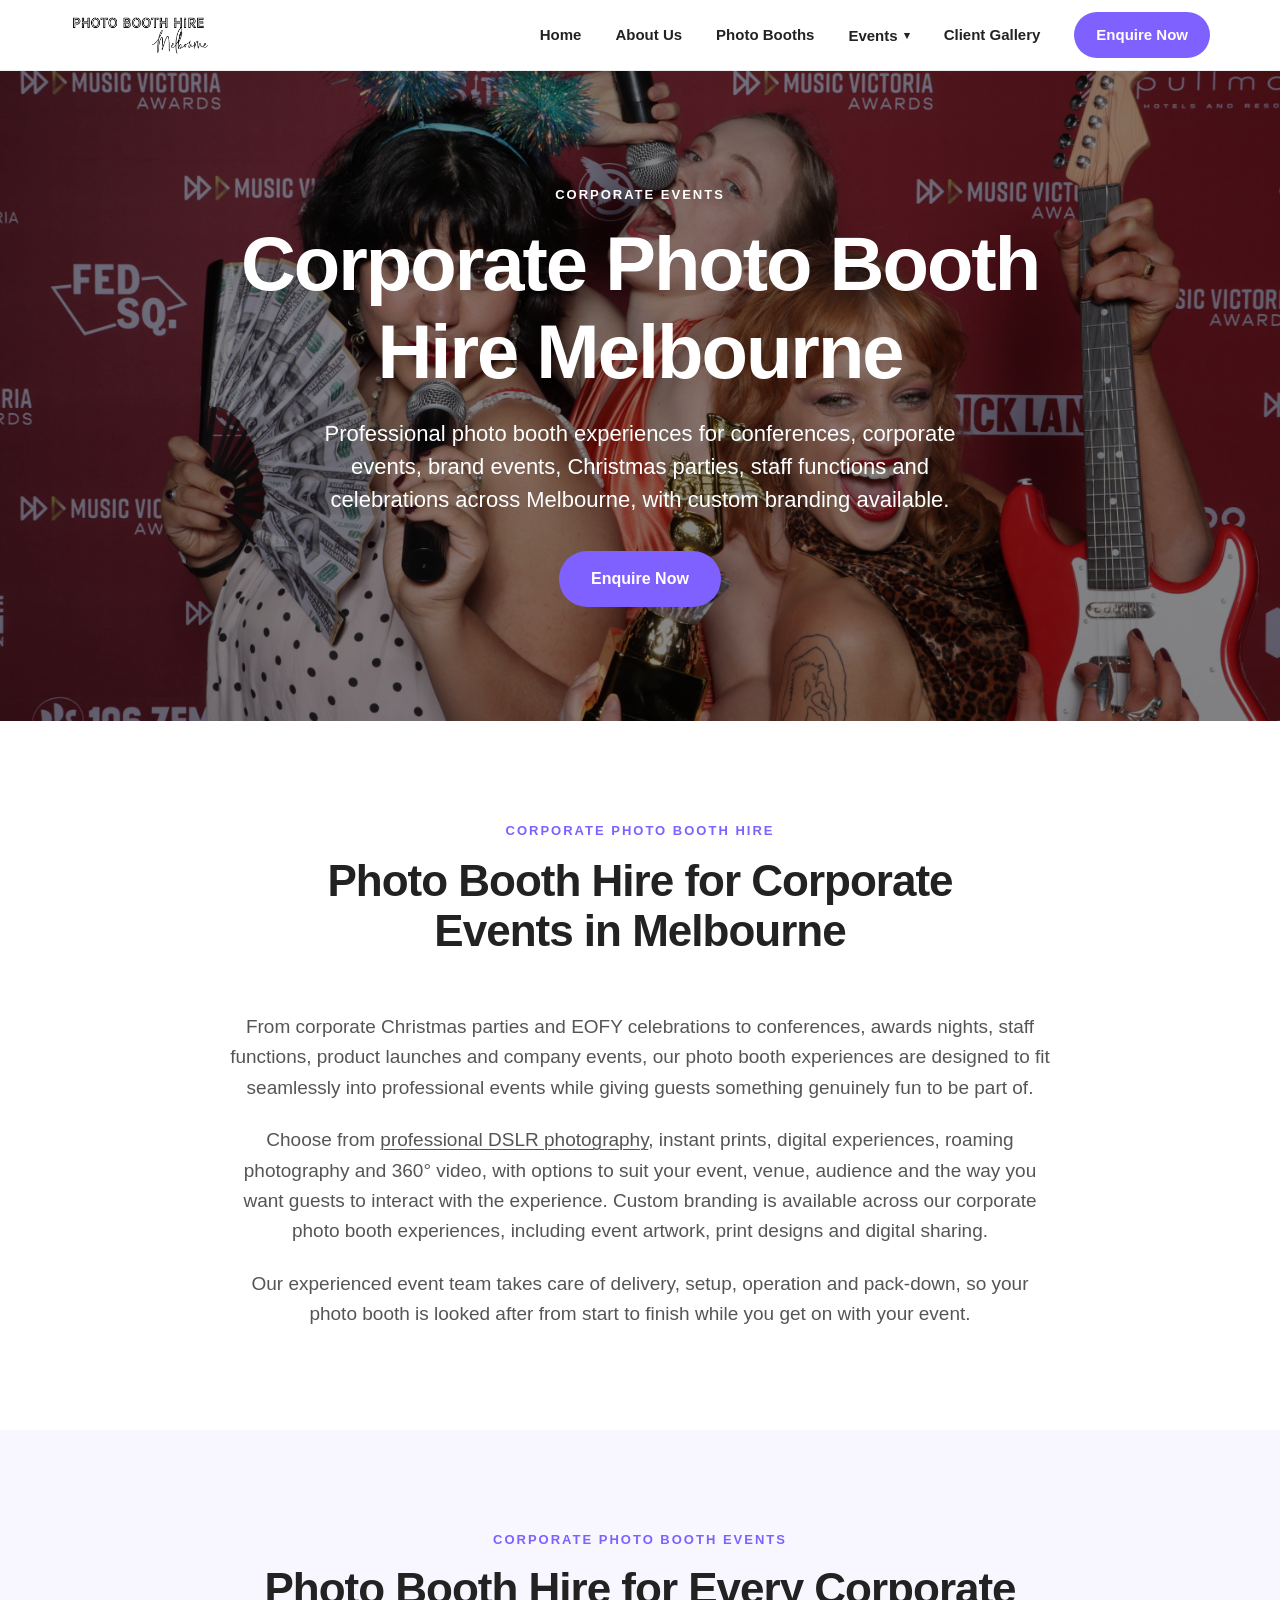
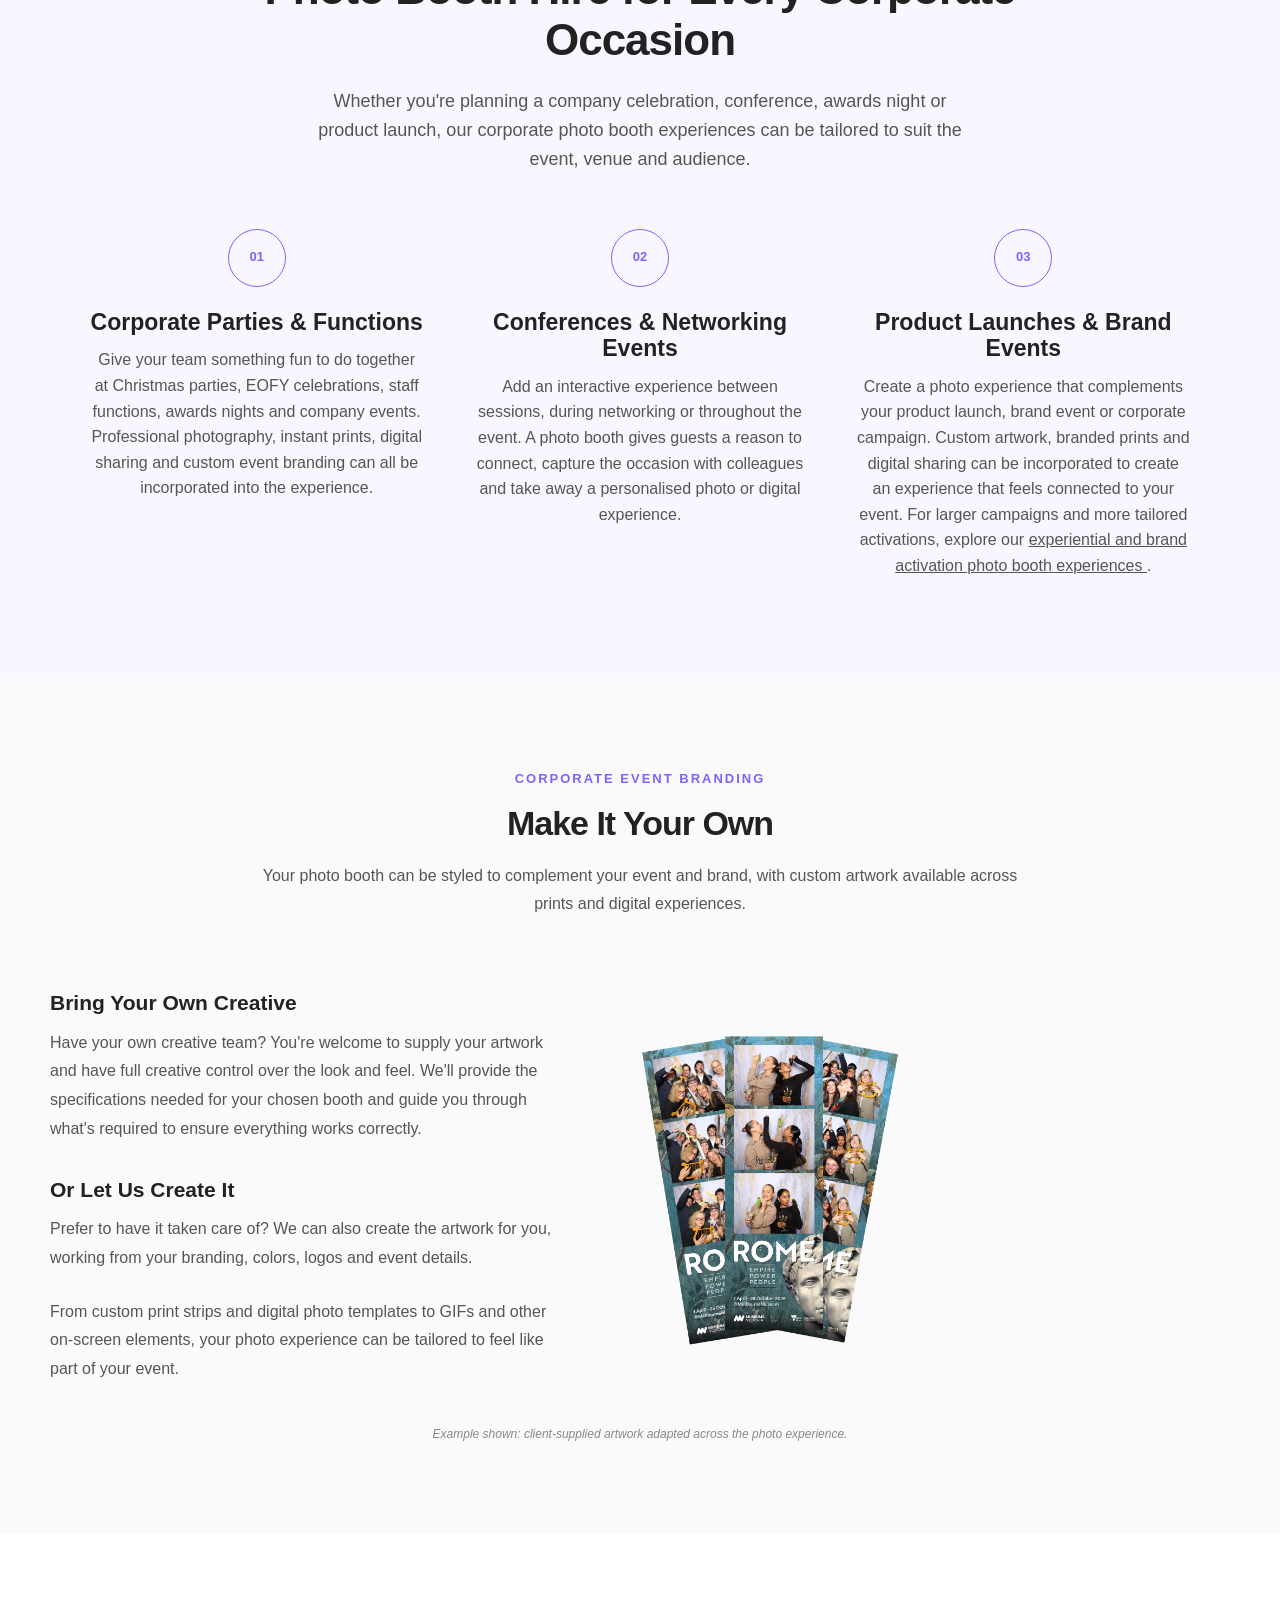
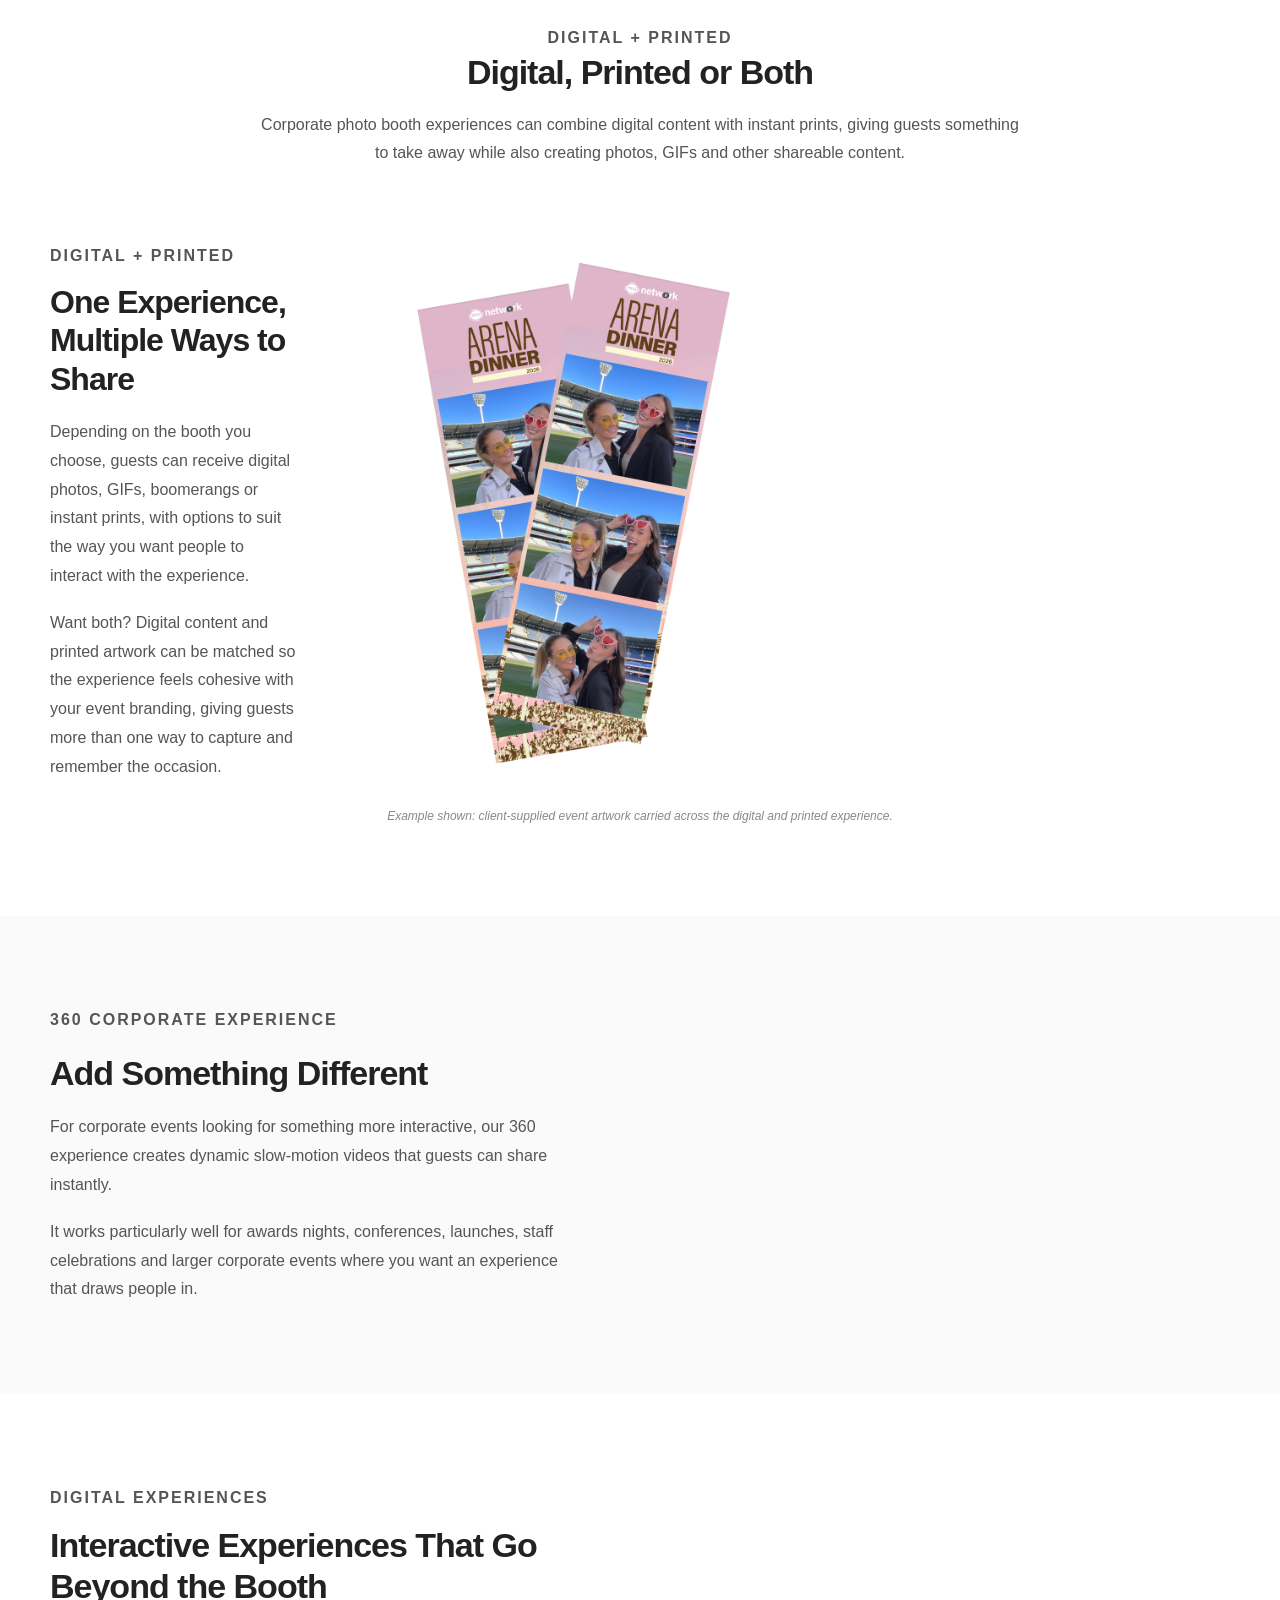
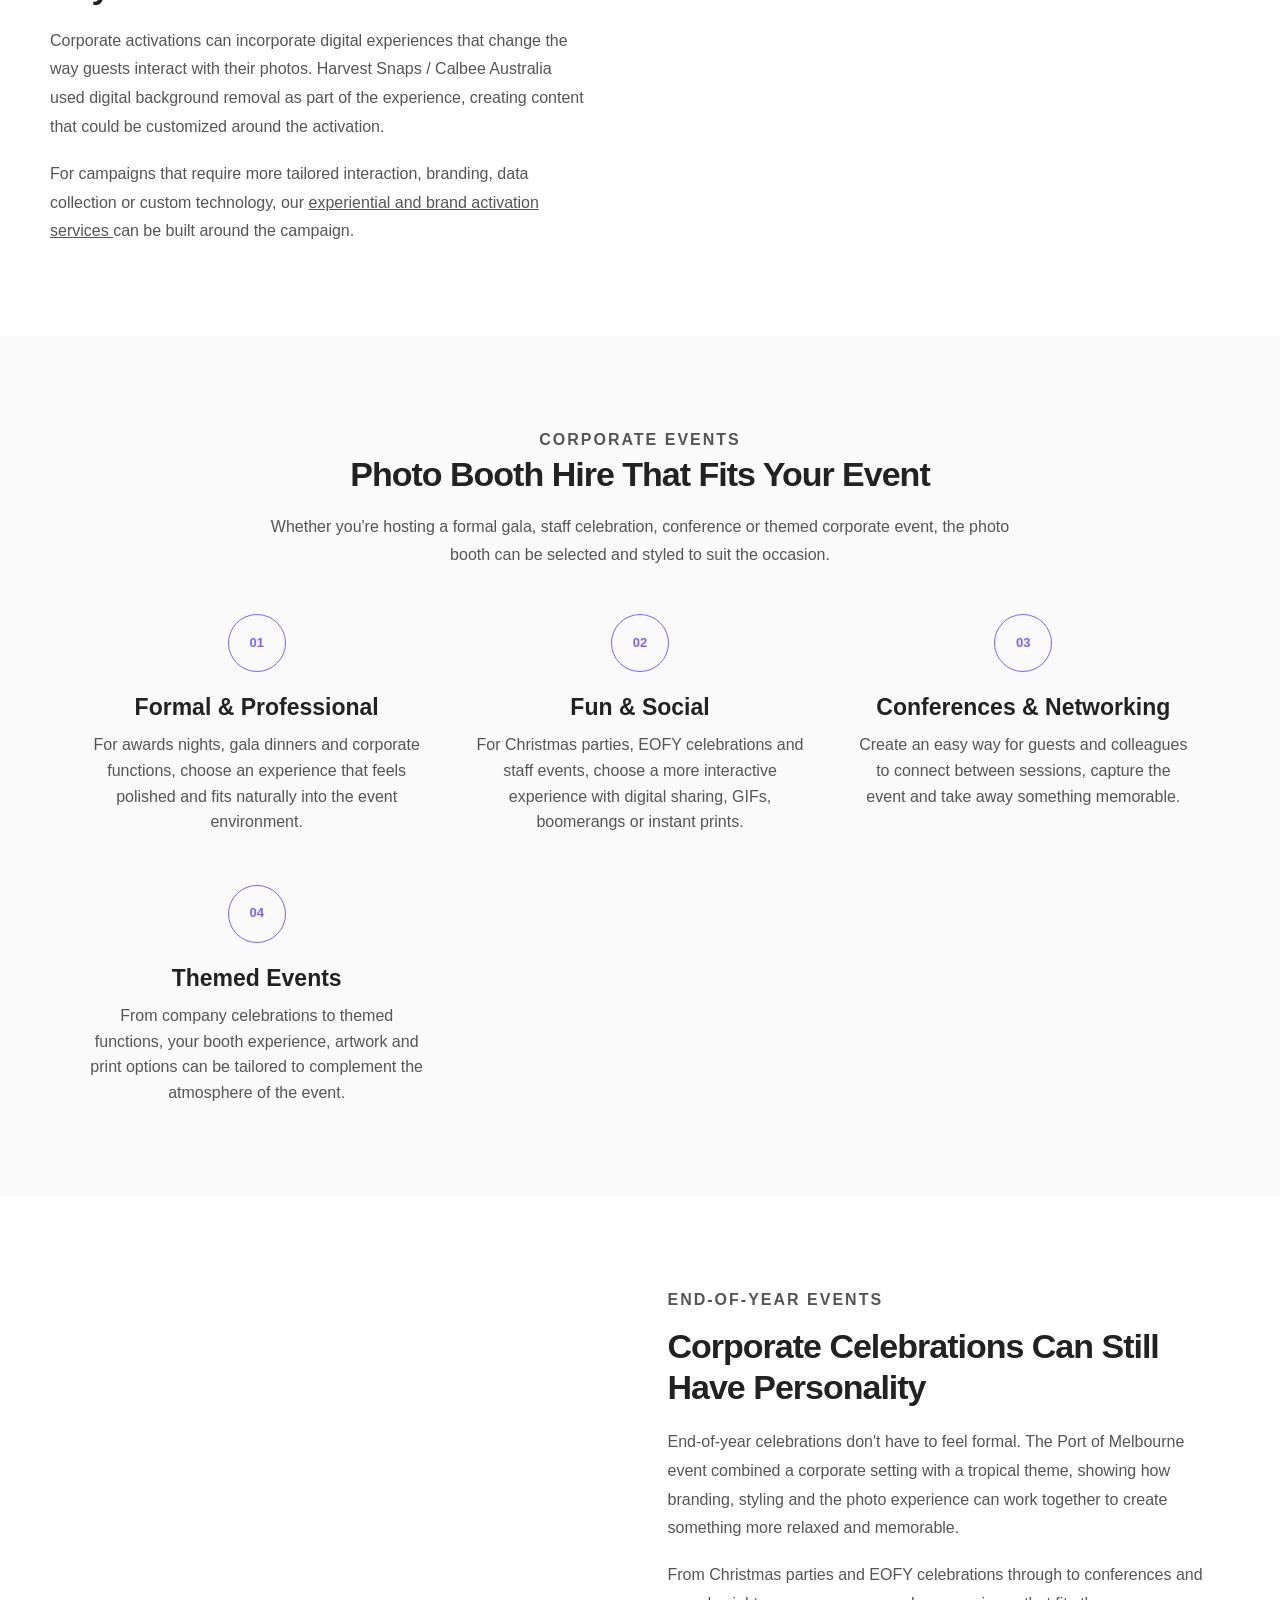
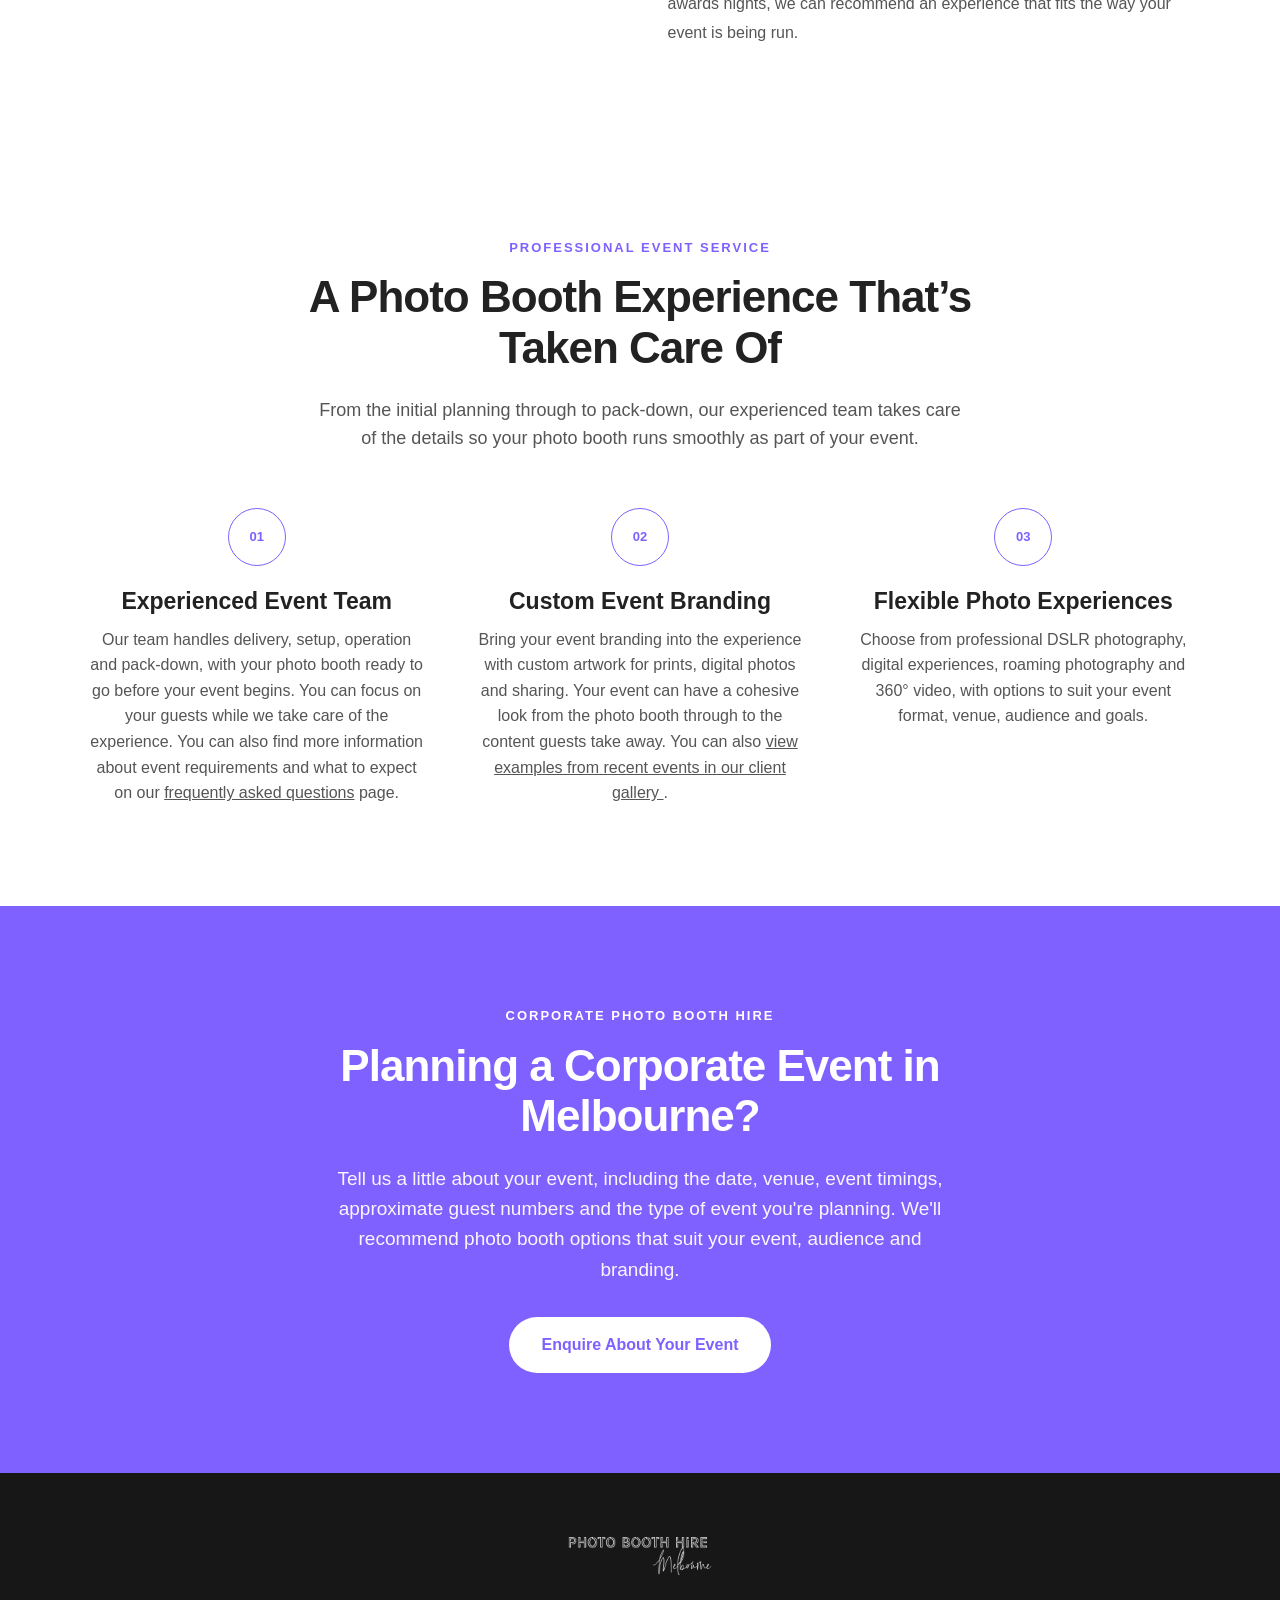
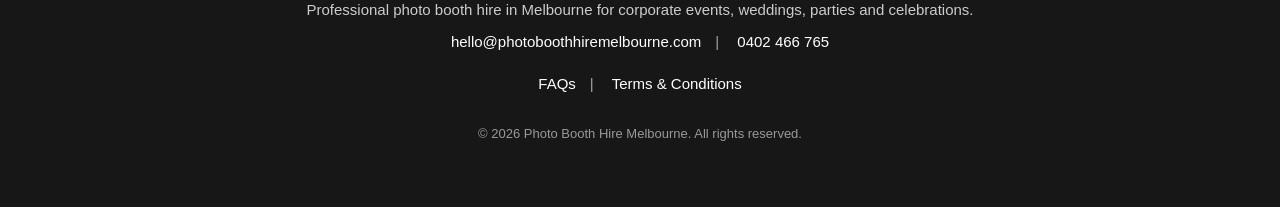
==== commit 2a820eef: "Implement 360 corporate experience styling Added styles for a 360 corporate experience section, incl" ====
--- a/corporate-photo-booth-hire-melbourne.html
+++ b/corporate-photo-booth-hire-melbourne.html
@@ -101,7 +101,6 @@
             color: #555555;
         }
 
-
         /* BRAND SHOWCASE */
 
         .corporate-showcase {
@@ -155,7 +154,6 @@
             margin-bottom: 0;
         }
 
-
         /* CORPORATE EVENT BRANDING */
 
         .corporate-branding {
@@ -361,7 +359,55 @@
             margin: 45px auto 0;
             border-radius: 14px;
         }
-
+/* 360 CORPORATE EXPERIENCE */
+
+.corporate-360 {
+    background: #fafafa;
+}
+
+.corporate-360-content {
+    display: grid;
+    grid-template-columns: 1fr 1fr;
+    gap: 70px;
+    align-items: center;
+}
+
+.corporate-360-copy {
+    max-width: 520px;
+}
+
+.corporate-360-copy h2 {
+    margin: 0 0 20px;
+    font-size: 34px;
+    line-height: 1.2;
+    color: #222222;
+}
+
+.corporate-360-copy p {
+    margin: 0 0 18px;
+    font-size: 16px;
+    line-height: 1.8;
+    color: #555555;
+}
+
+.corporate-360-copy p:last-child {
+    margin-bottom: 0;
+}
+
+.corporate-360-video {
+    display: flex;
+    justify-content: center;
+    align-items: center;
+}
+
+.corporate-360-video video {
+    display: block;
+    width: 100%;
+    max-width: 520px;
+    max-height: 680px;
+    object-fit: contain;
+    border-radius: 14px;
+}
 
         /* TWO EVENT EXAMPLES */
 
@@ -551,7 +597,24 @@
             .corporate-video-feature video {
                 margin-top: 35px;
             }
-
+.corporate-360-content {
+    grid-template-columns: 1fr;
+    gap: 40px;
+}
+
+.corporate-360-copy {
+    max-width: none;
+    text-align: center;
+}
+
+.corporate-360-copy h2 {
+    font-size: 28px;
+}
+
+.corporate-360-video video {
+    max-width: 330px;
+    max-height: 520px;
+}
 
             /* CORPORATE EVENT GRID */
 
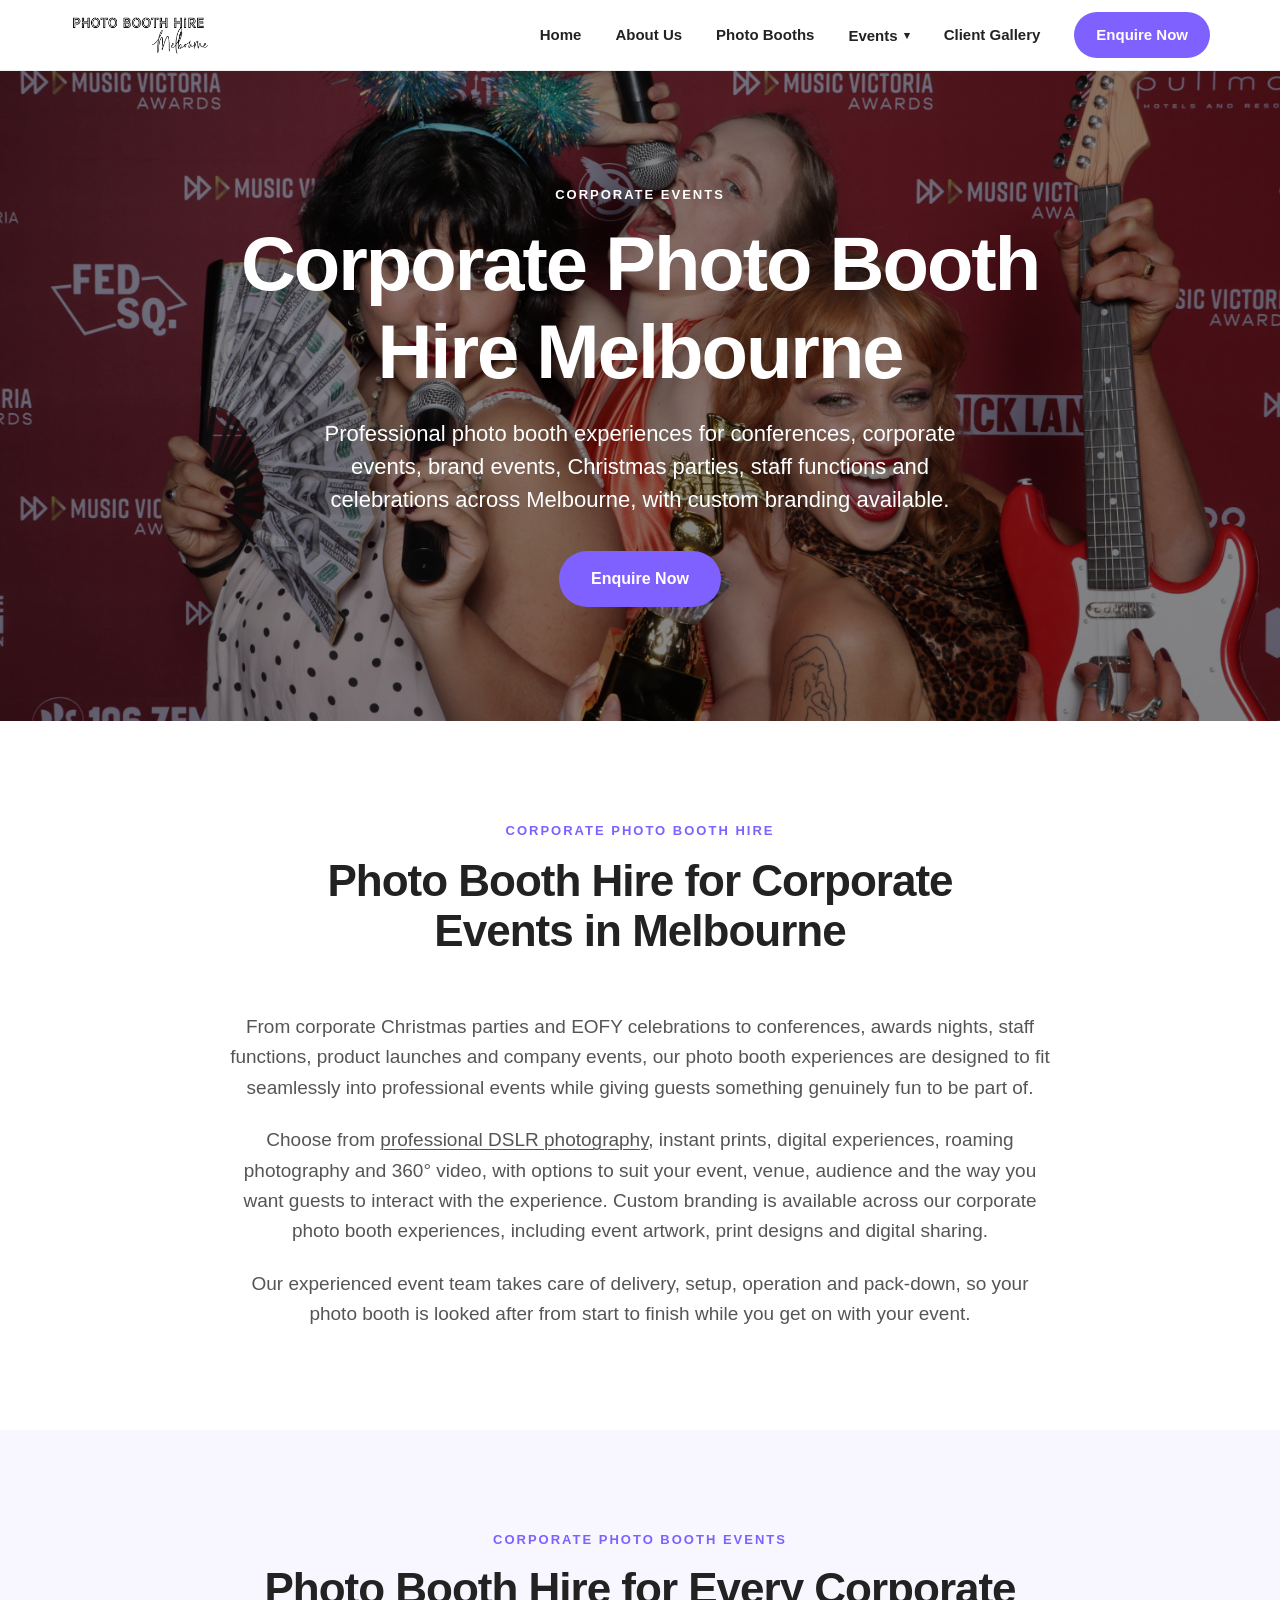
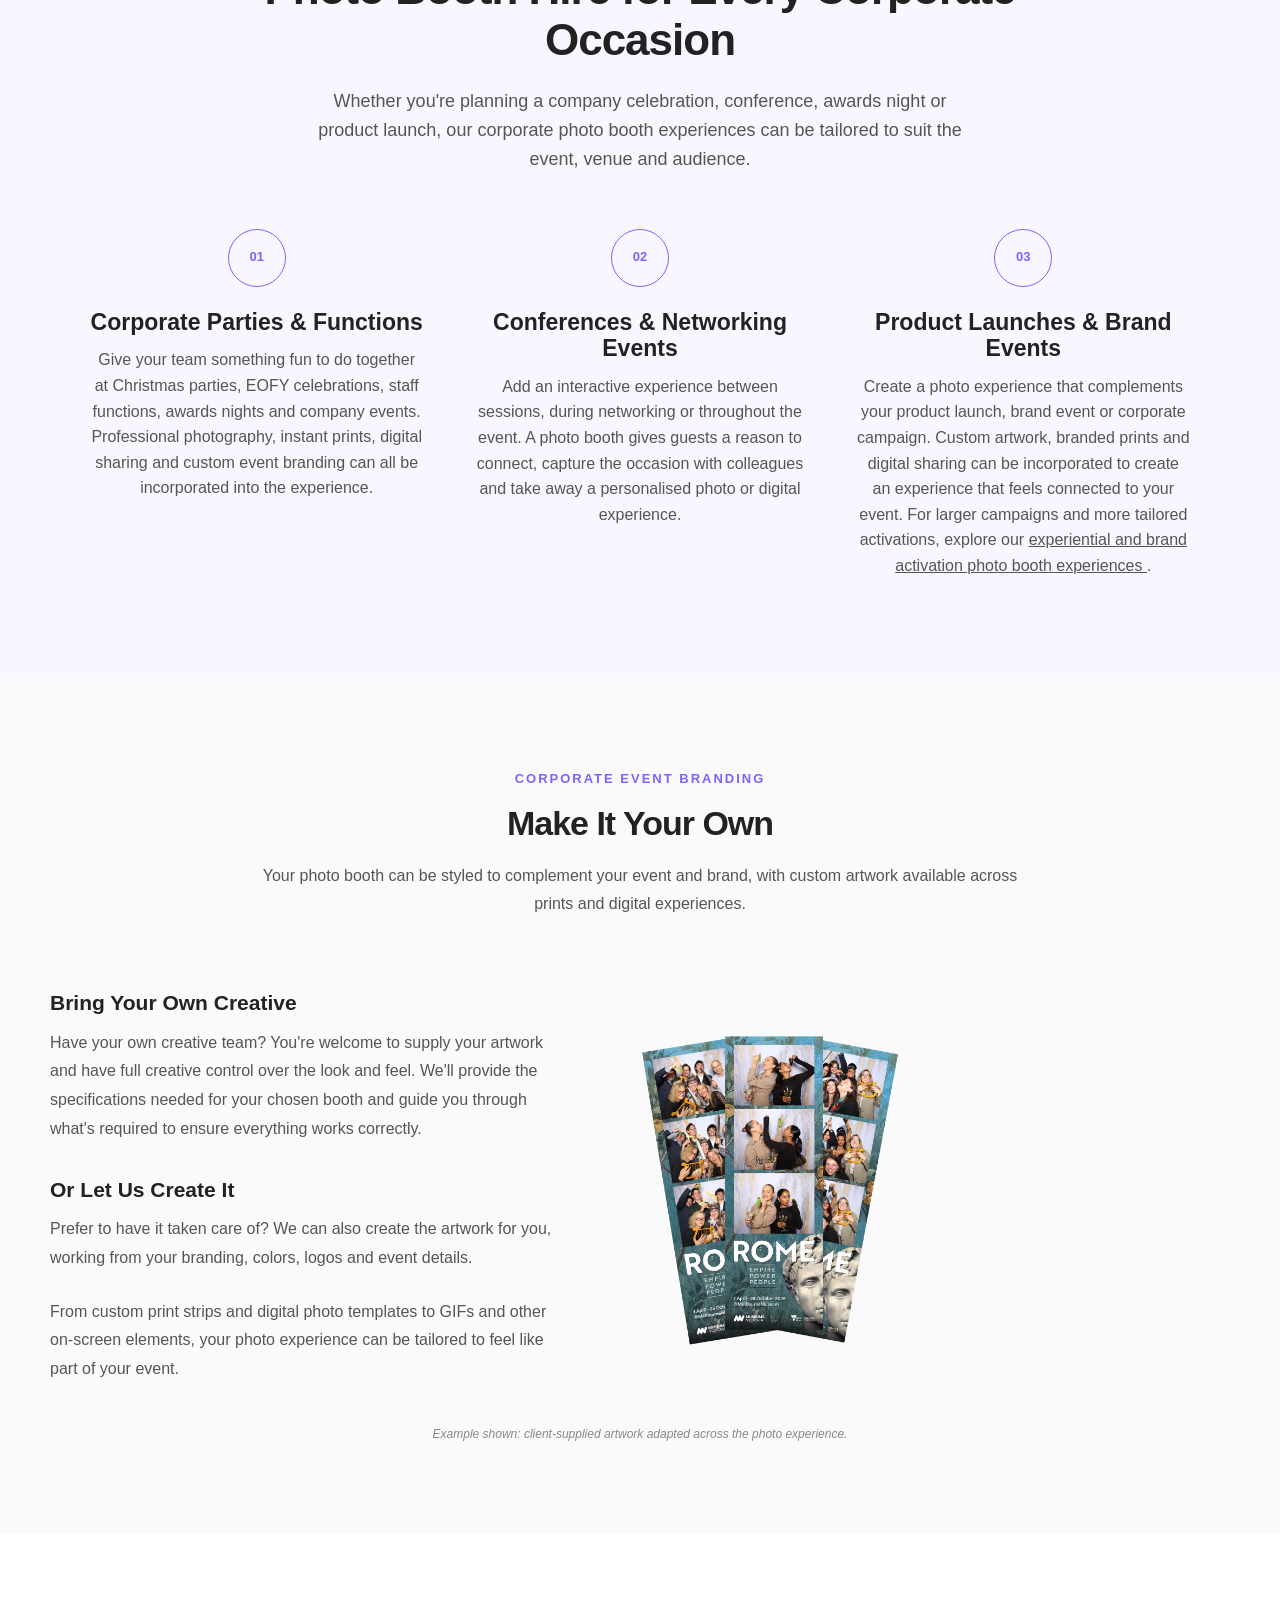
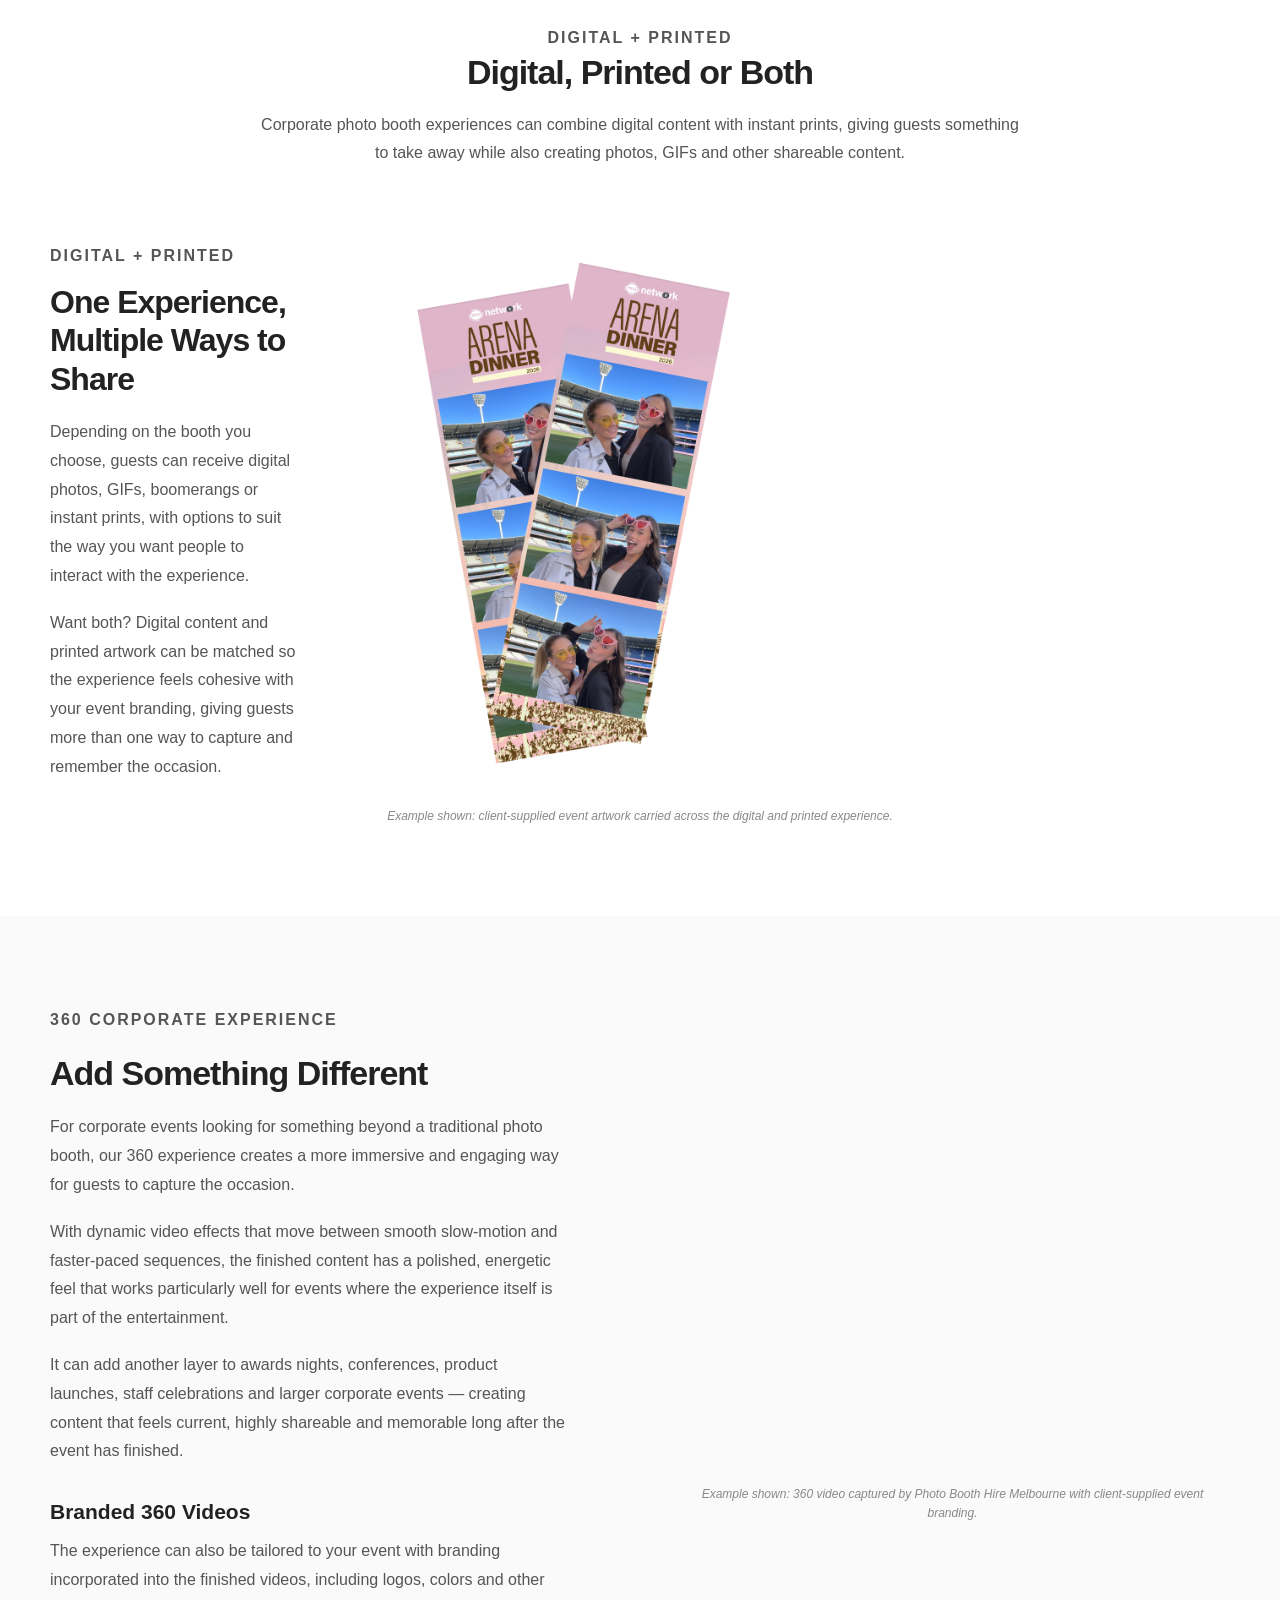
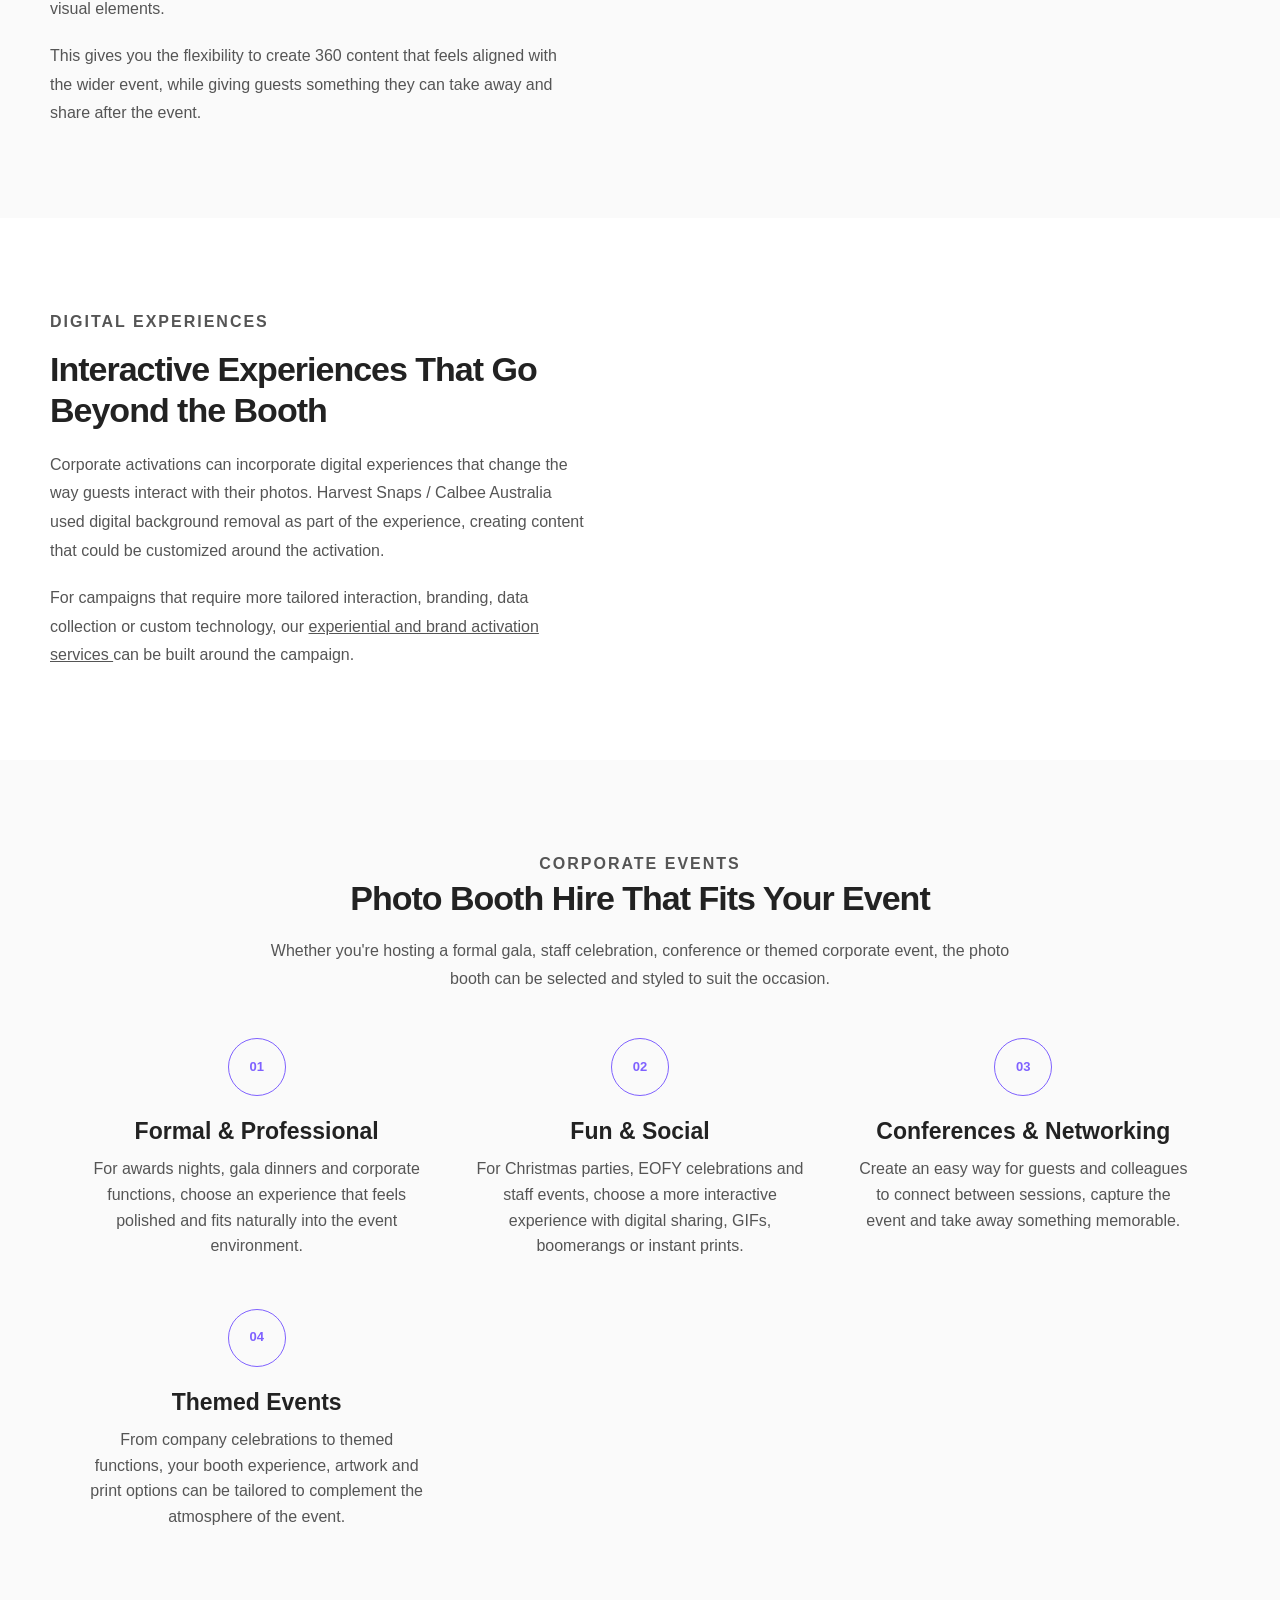
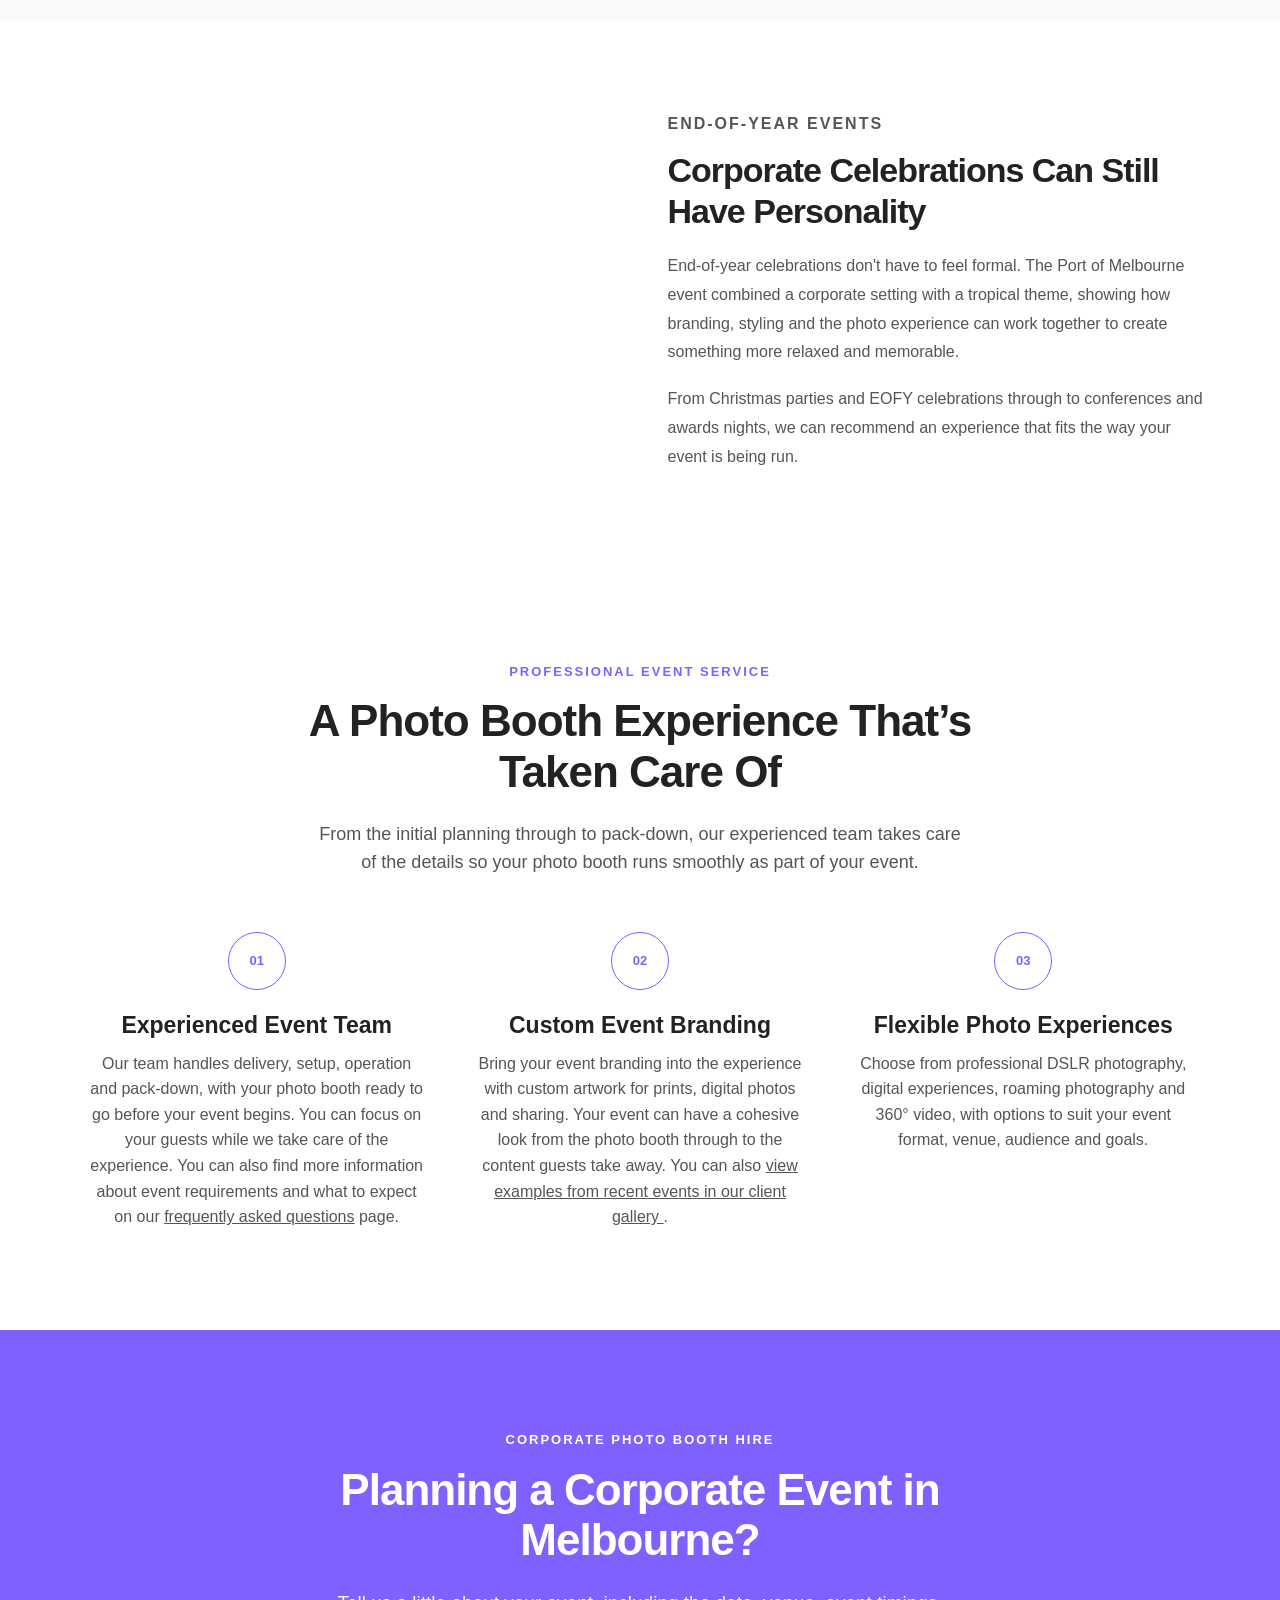
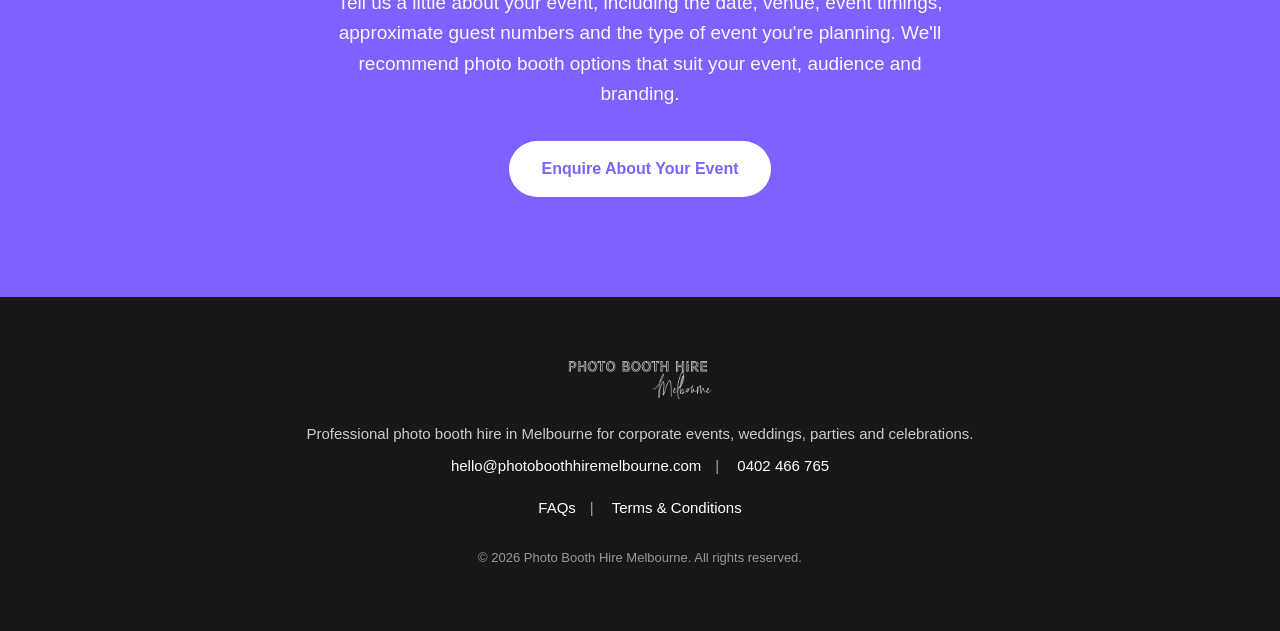
==== commit d50fa3c0: "Refine corporate 360 experience content and styles Updated text content to enhance clarity and engag" ====
--- a/corporate-photo-booth-hire-melbourne.html
+++ b/corporate-photo-booth-hire-melbourne.html
@@ -383,6 +383,13 @@
     color: #222222;
 }
 
+.corporate-360-copy h3 {
+    margin: 32px 0 12px;
+    font-size: 21px;
+    line-height: 1.3;
+    color: #222222;
+}
+
 .corporate-360-copy p {
     margin: 0 0 18px;
     font-size: 16px;
@@ -396,6 +403,7 @@
 
 .corporate-360-video {
     display: flex;
+    flex-direction: column;
     justify-content: center;
     align-items: center;
 }
@@ -409,6 +417,17 @@
     border-radius: 14px;
 }
 
+.corporate-360-caption {
+    width: 100%;
+    max-width: 520px;
+    margin: 14px auto 0;
+    text-align: center;
+    font-size: 12px !important;
+    line-height: 1.6 !important;
+    color: #888888 !important;
+    font-style: italic;
+}
+
         /* TWO EVENT EXAMPLES */
 
         .corporate-event-grid {
@@ -592,11 +611,12 @@
             }
 
 
-            /* 360 VIDEO */
-
-            .corporate-video-feature video {
-                margin-top: 35px;
-            }
+ /* 360 VIDEO */
+
+.corporate-video-feature video {
+    margin-top: 35px;
+}
+
 .corporate-360-content {
     grid-template-columns: 1fr;
     gap: 40px;
@@ -611,9 +631,17 @@
     font-size: 28px;
 }
 
+.corporate-360-copy h3 {
+    font-size: 21px;
+}
+
 .corporate-360-video video {
     max-width: 330px;
     max-height: 520px;
+}
+
+.corporate-360-caption {
+    max-width: 330px;
 }
 
             /* CORPORATE EVENT GRID */
@@ -1179,15 +1207,39 @@
                 </h2>
 
                 <p>
-                    For corporate events looking for something more interactive,
-                    our 360 experience creates dynamic slow-motion videos that
-                    guests can share instantly.
+                    For corporate events looking for something beyond a traditional
+                    photo booth, our 360 experience creates a more immersive and
+                    engaging way for guests to capture the occasion.
                 </p>
 
                 <p>
-                    It works particularly well for awards nights, conferences,
-                    launches, staff celebrations and larger corporate events
-                    where you want an experience that draws people in.
+                    With dynamic video effects that move between smooth slow-motion
+                    and faster-paced sequences, the finished content has a polished,
+                    energetic feel that works particularly well for events where
+                    the experience itself is part of the entertainment.
+                </p>
+
+                <p>
+                    It can add another layer to awards nights, conferences, product
+                    launches, staff celebrations and larger corporate events —
+                    creating content that feels current, highly shareable and
+                    memorable long after the event has finished.
+                </p>
+
+                <h3>
+                    Branded 360 Videos
+                </h3>
+
+                <p>
+                    The experience can also be tailored to your event with branding
+                    incorporated into the finished videos, including logos, colors
+                    and other visual elements.
+                </p>
+
+                <p>
+                    This gives you the flexibility to create 360 content that feels
+                    aligned with the wider event, while giving guests something they
+                    can take away and share after the event.
                 </p>
 
             </div>
@@ -1203,6 +1255,11 @@
                     preload="auto">
                 </video>
 
+                <p class="corporate-360-caption">
+                    Example shown: 360 video captured by Photo Booth Hire Melbourne
+                    with client-supplied event branding.
+                </p>
+
             </div>
 
         </div>
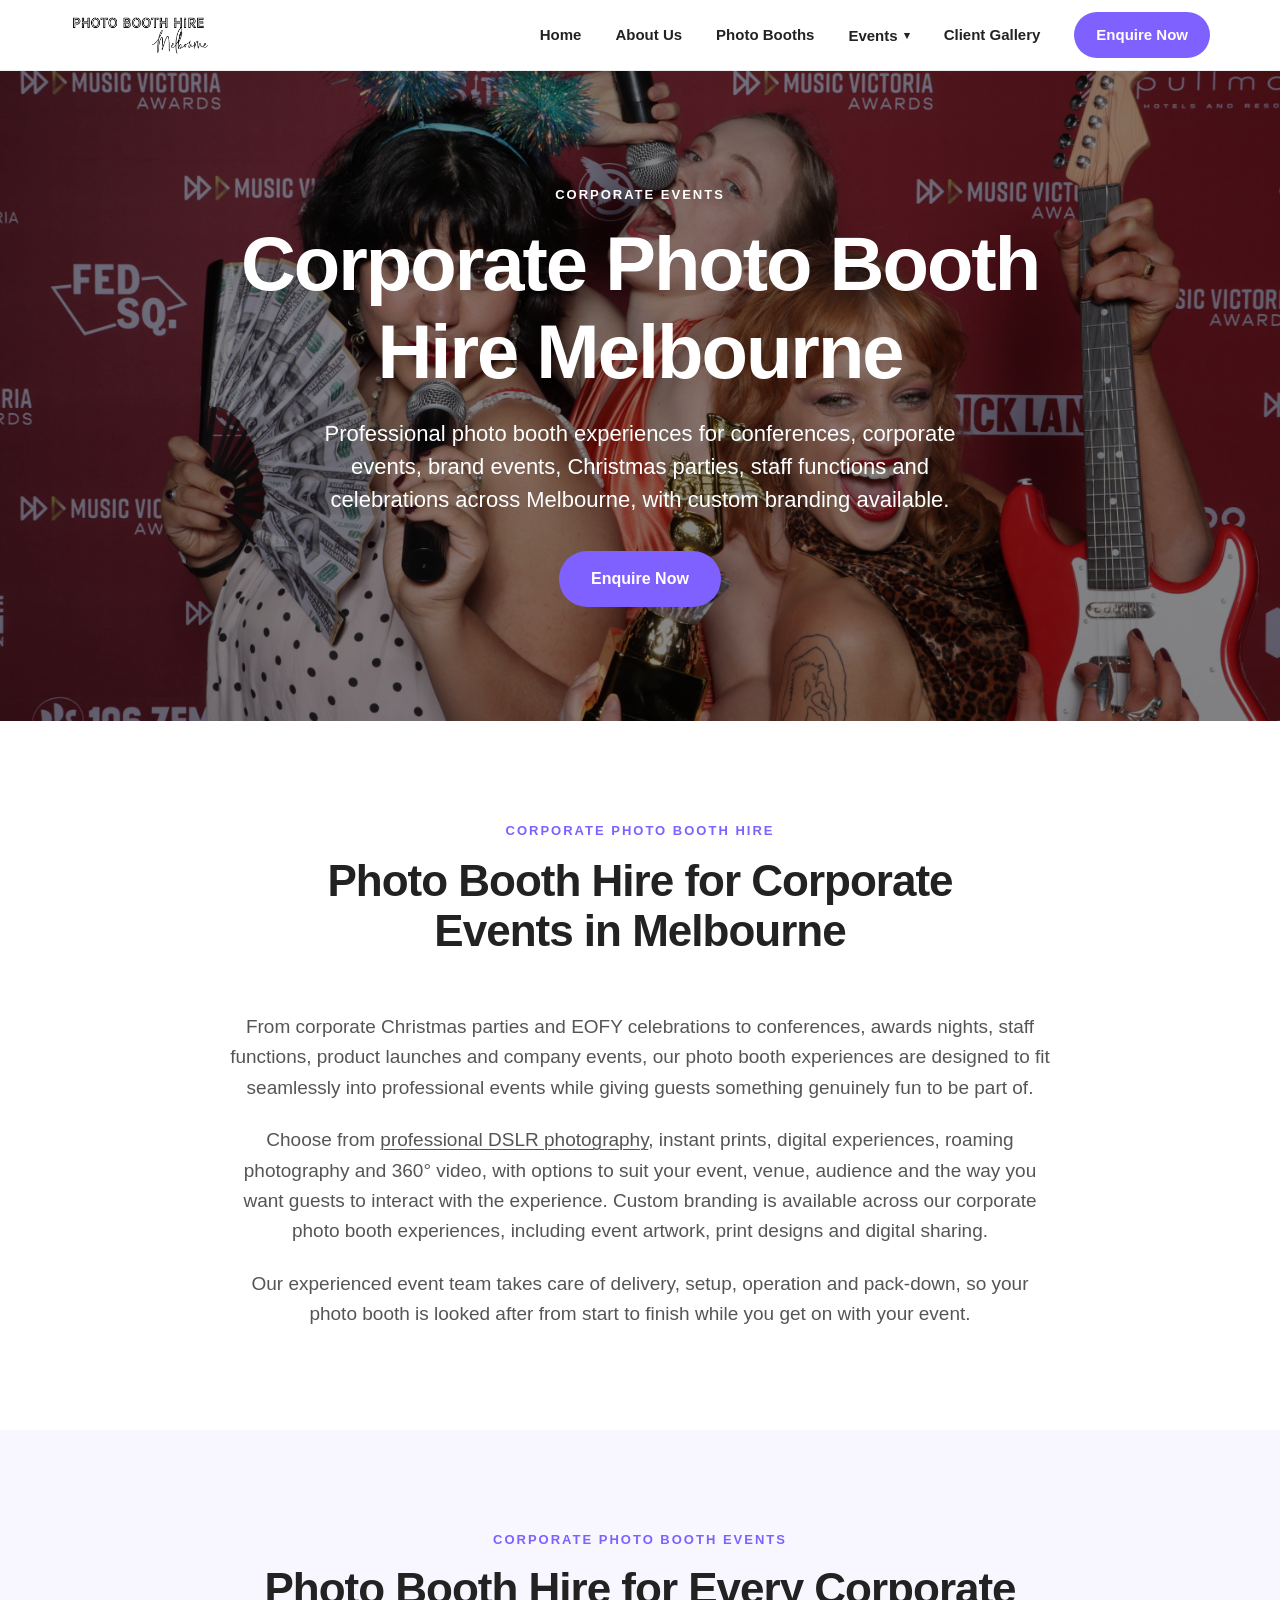
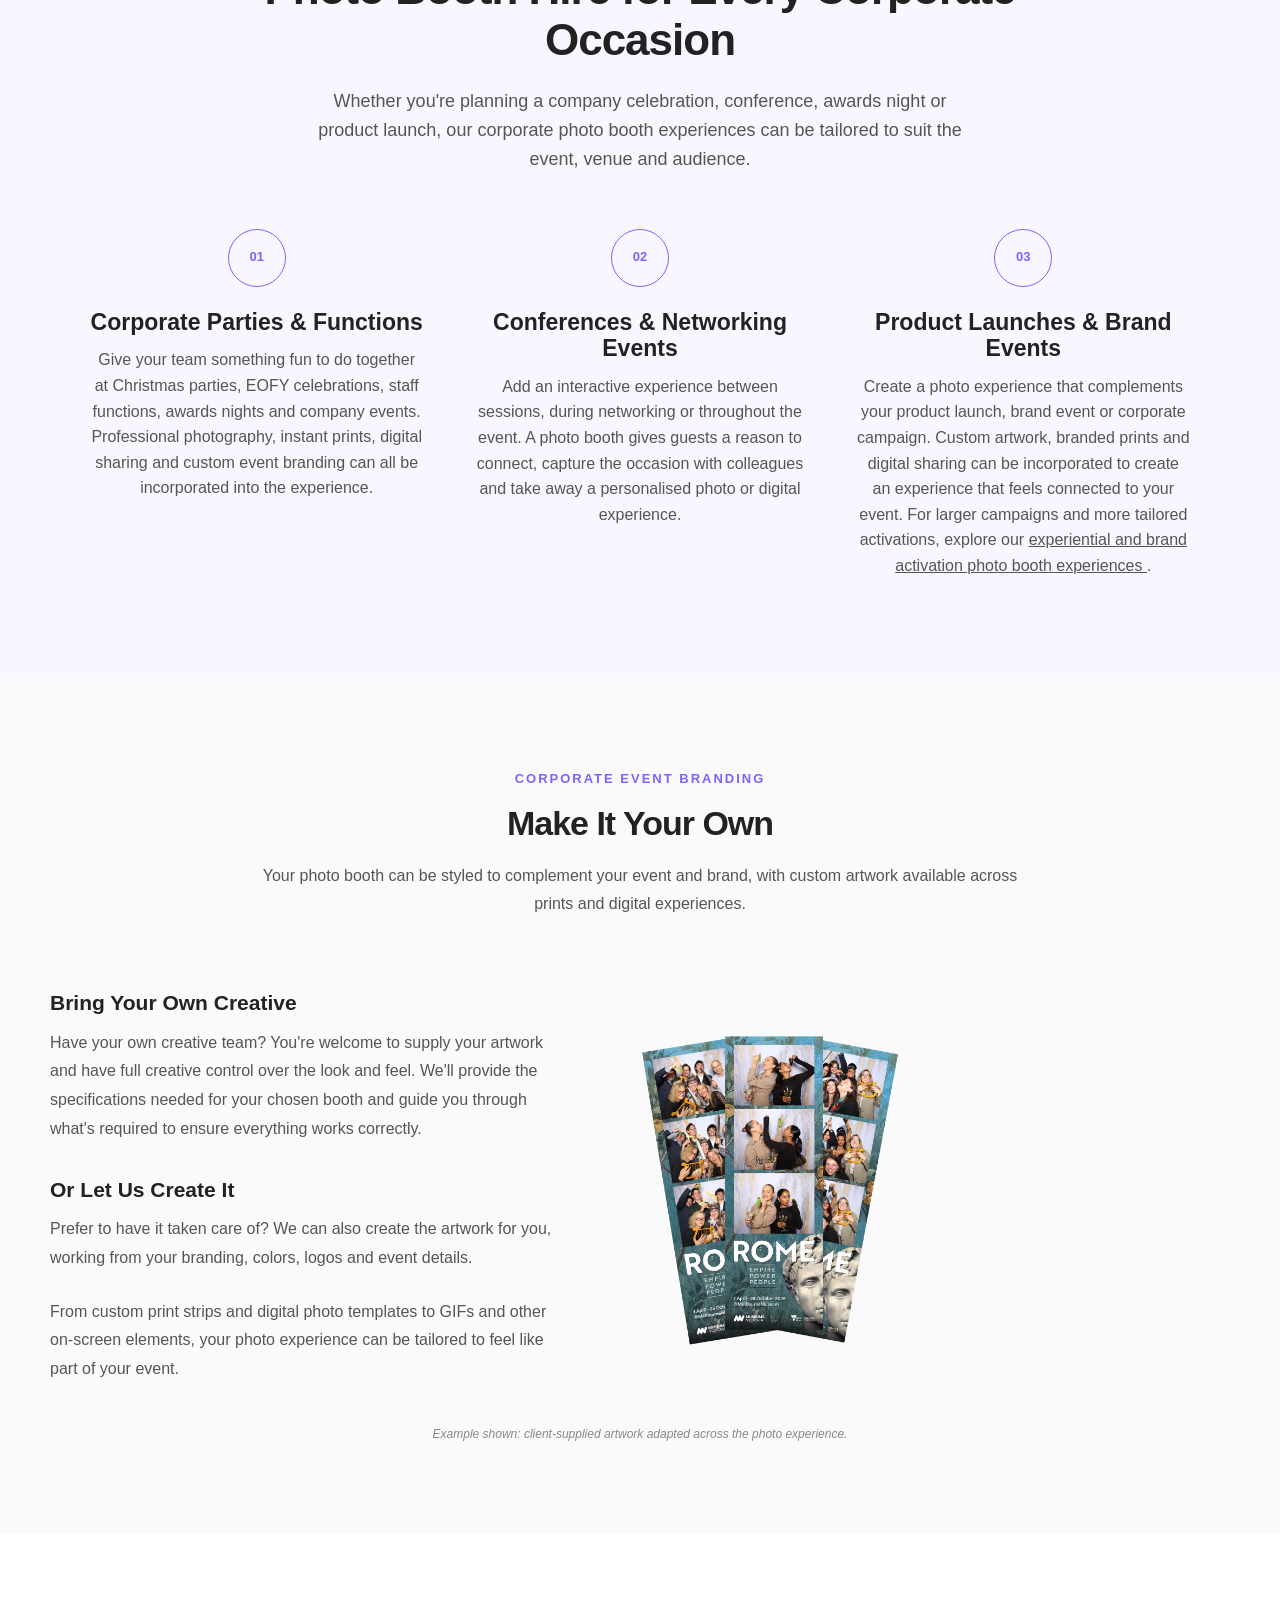
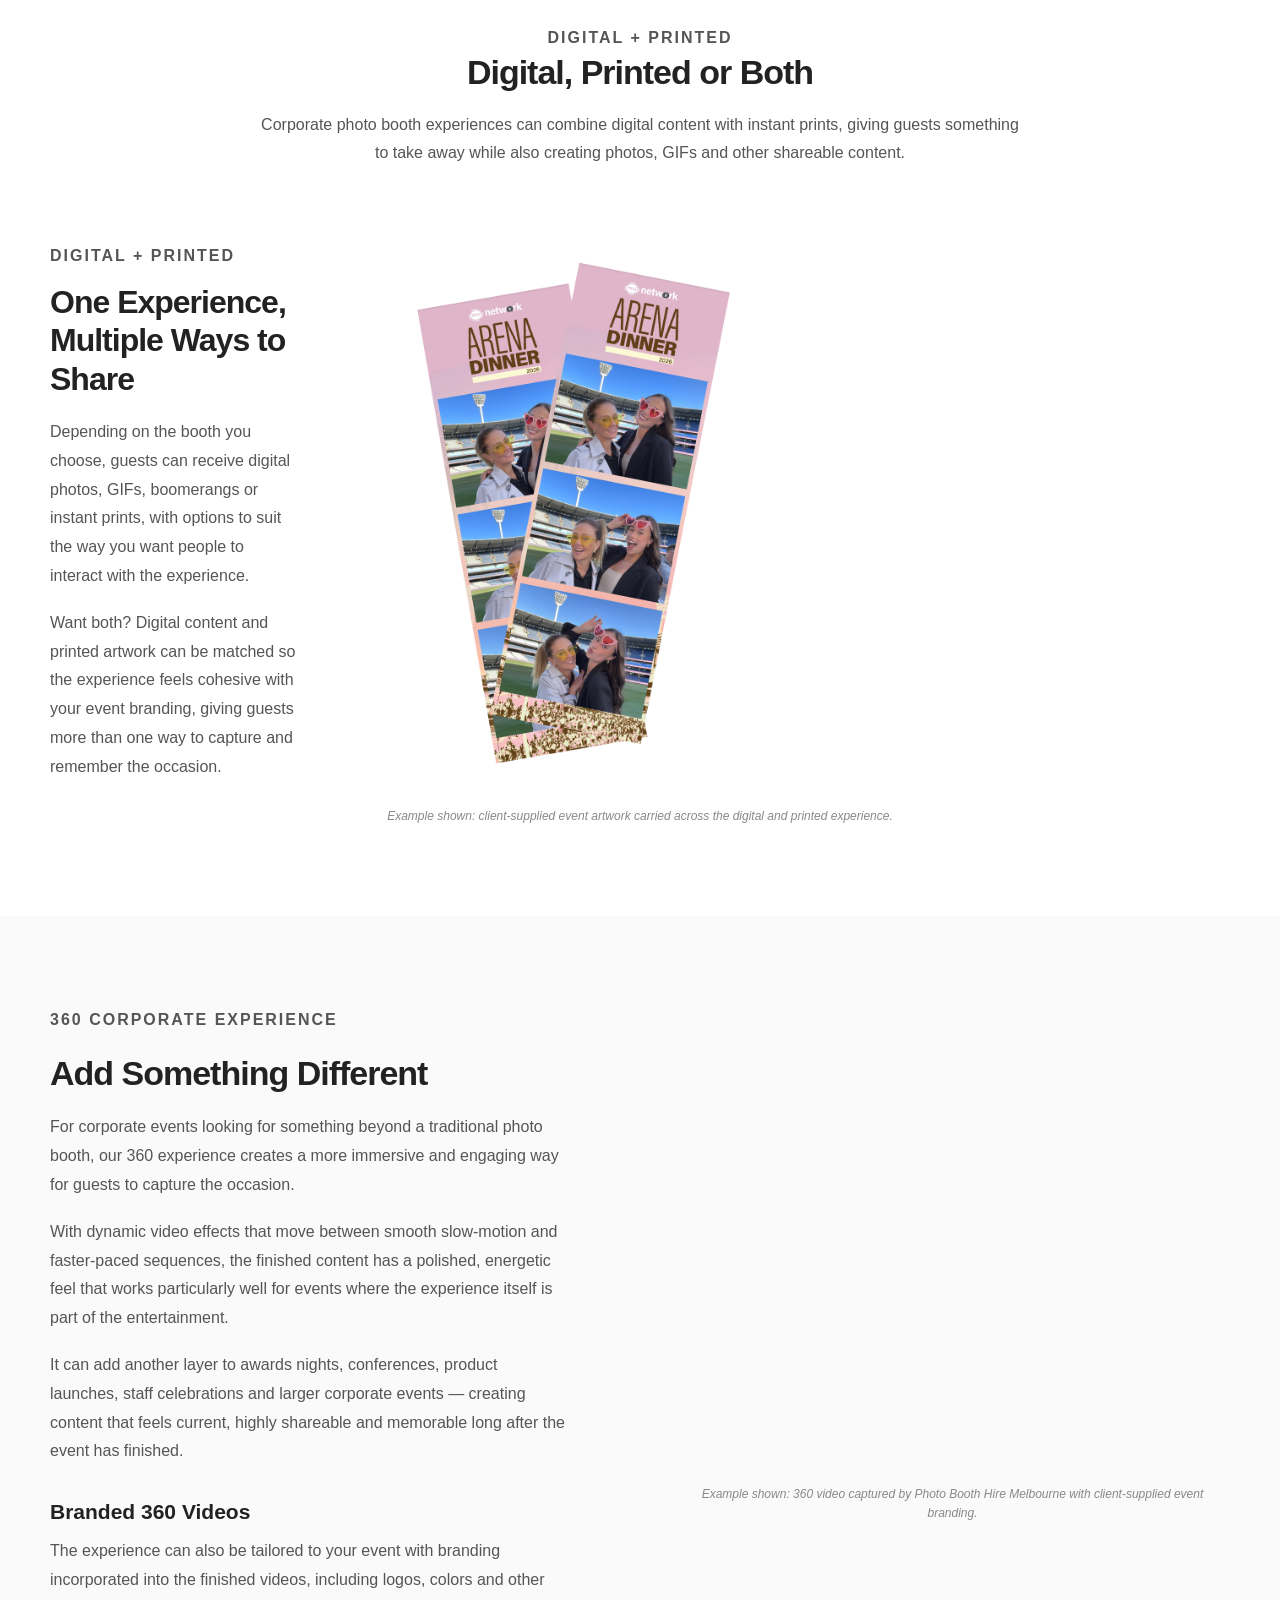
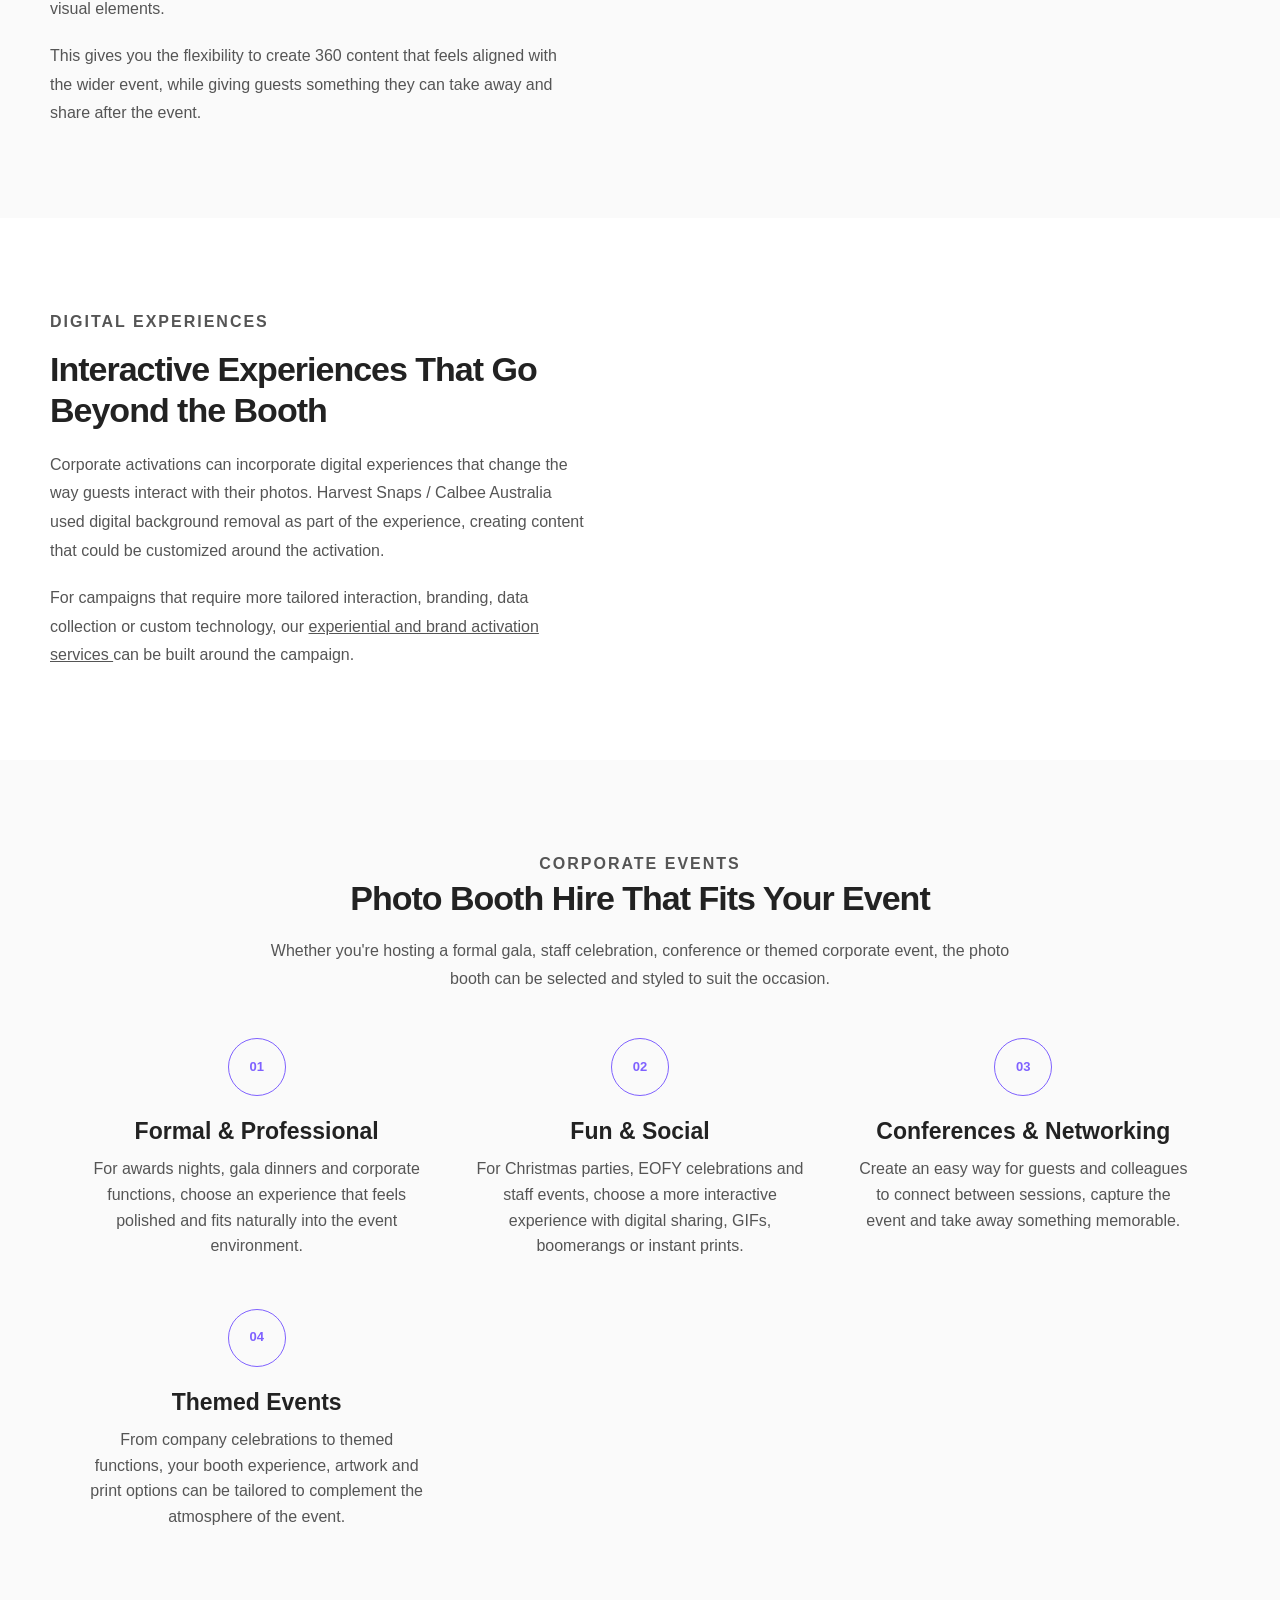
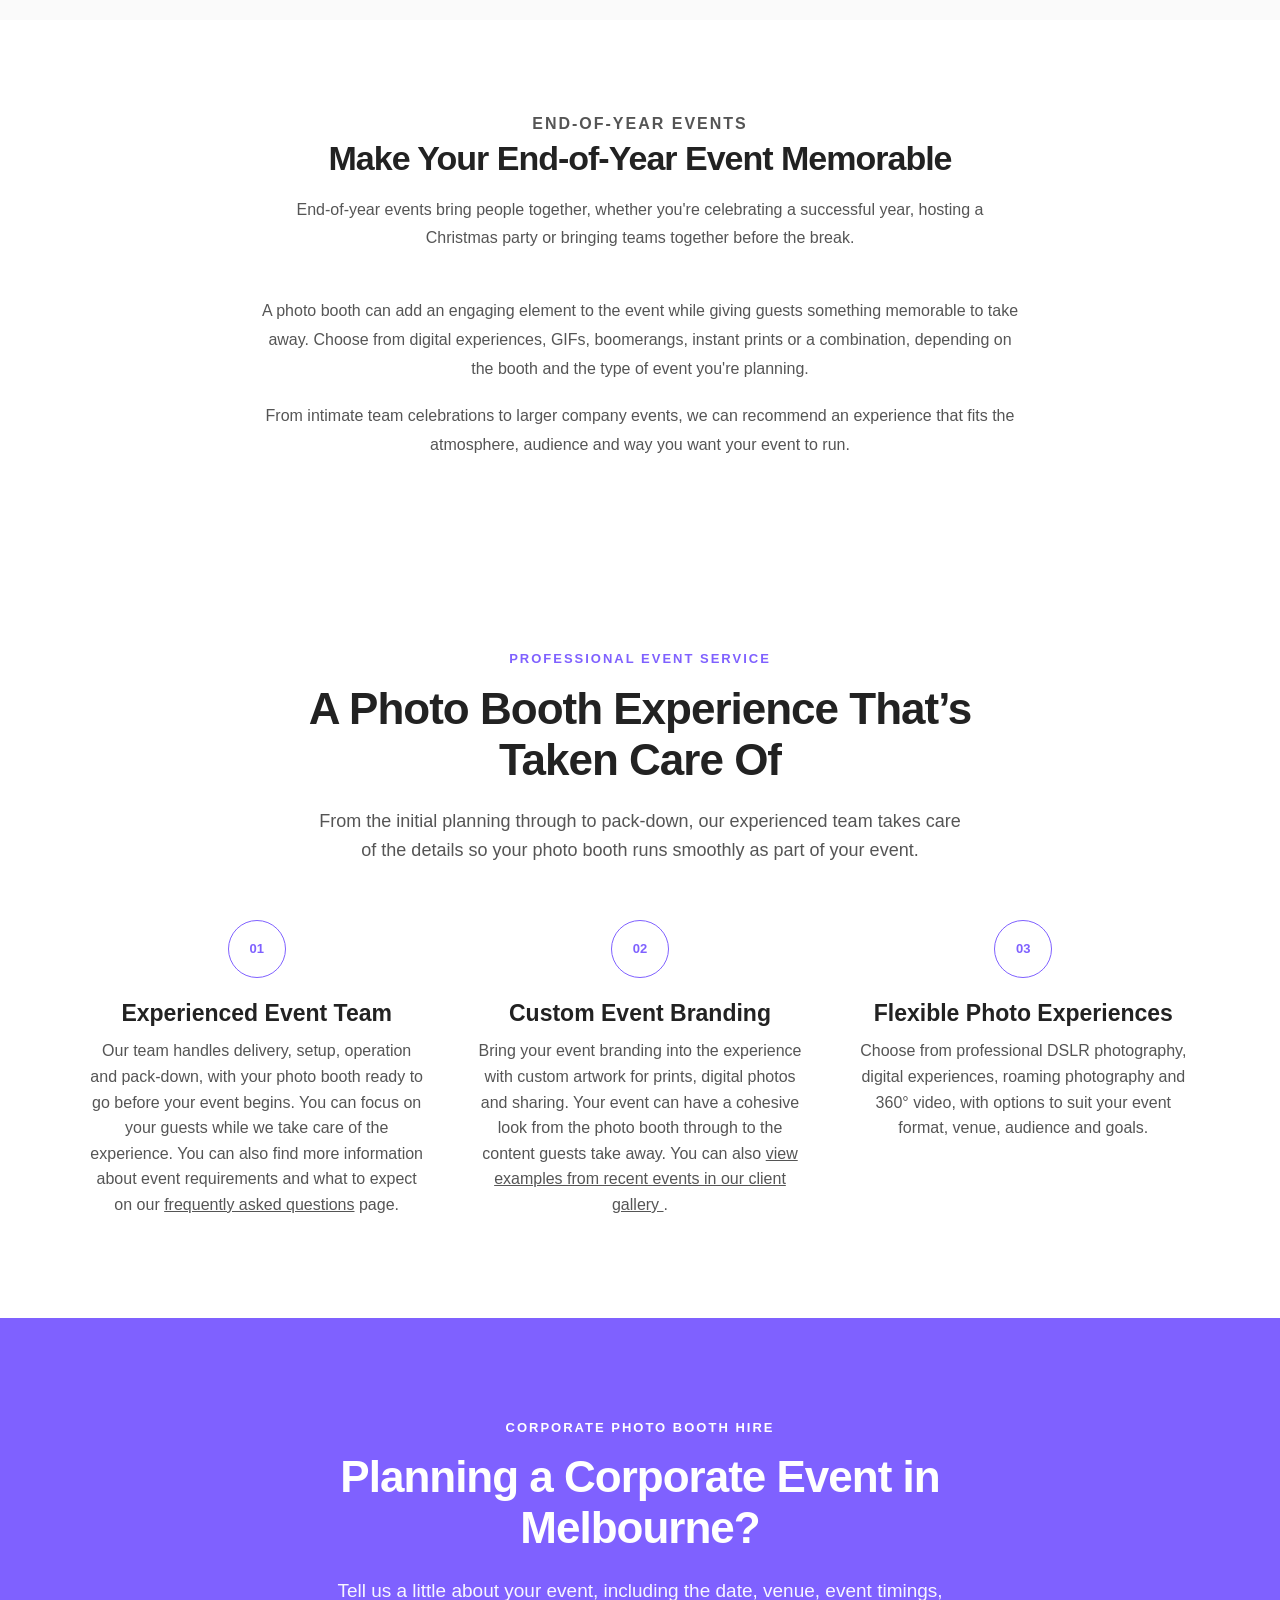
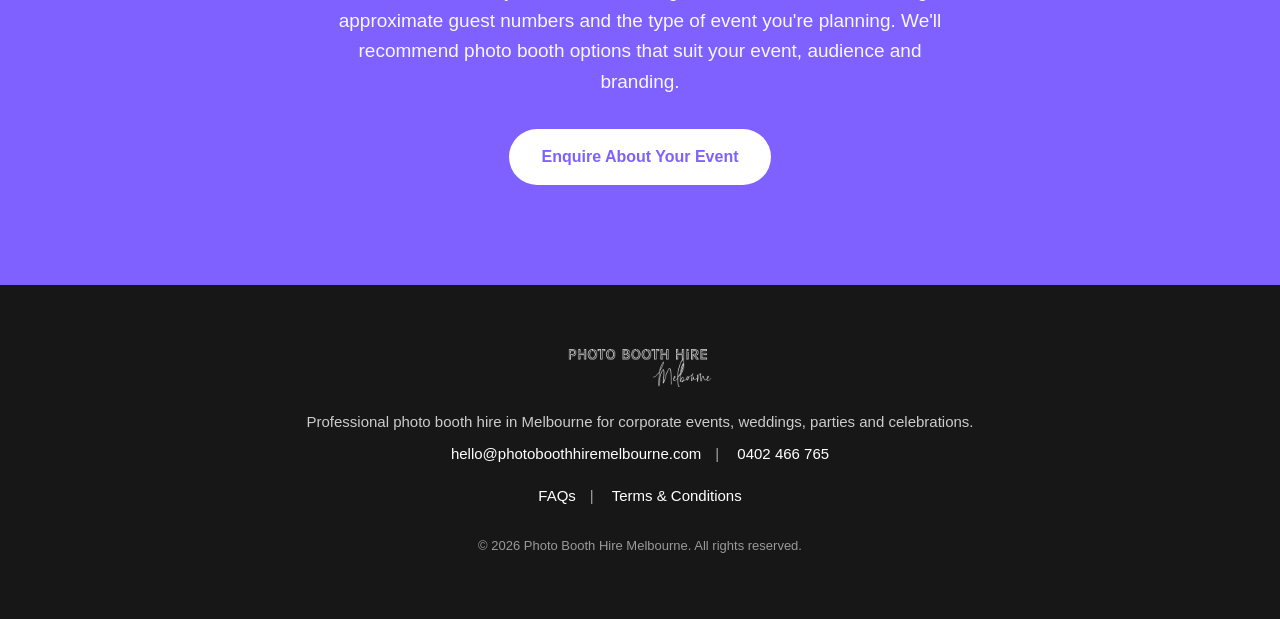
==== commit de415b05: "Revise end-of-year events section in HTML Updated content for end-of-year events section, enhancing " ====
--- a/corporate-photo-booth-hire-melbourne.html
+++ b/corporate-photo-booth-hire-melbourne.html
@@ -1459,65 +1459,51 @@
 
 </section>
 
-    <!-- PORT OF MELBOURNE -->
+<!-- END-OF-YEAR EVENTS -->
 
 <section class="corporate-feature">
 
     <div class="corporate-feature-inner">
 
-        <div class="corporate-showcase">
-
-            <div class="corporate-showcase-image">
-
-                <video
-                    src="port-of-melbourne-end-of-year-photo-booth-melbourne.mp4"
-                    autoplay
-                    loop
-                    muted
-                    playsinline
-                    preload="auto">
-                </video>
-
-            </div>
-
-
-            <div class="corporate-showcase-content">
-
-                <p class="eyebrow">
-                    END-OF-YEAR EVENTS
-                </p>
-
-                <h2>
-                    Corporate Celebrations Can Still Have Personality
-                </h2>
-
-                <p>
-
-                    End-of-year celebrations don't have to feel formal. The
-                    Port of Melbourne event combined a corporate setting with
-                    a tropical theme, showing how branding, styling and the
-                    photo experience can work together to create something
-                    more relaxed and memorable.
-
-                </p>
-
-                <p>
-
-                    From Christmas parties and EOFY celebrations through to
-                    conferences and awards nights, we can recommend an
-                    experience that fits the way your event is being run.
-
-                </p>
-
-            </div>
+        <div class="corporate-feature-heading">
+
+            <p class="eyebrow">
+                END-OF-YEAR EVENTS
+            </p>
+
+            <h2>
+                Make Your End-of-Year Event Memorable
+            </h2>
+
+            <p>
+                End-of-year events bring people together, whether you're celebrating
+                a successful year, hosting a Christmas party or bringing teams
+                together before the break.
+            </p>
 
         </div>
 
+        <div class="corporate-showcase-content" style="max-width:760px; margin:0 auto; text-align:center;">
+
+            <p>
+                A photo booth can add an engaging element to the event while
+                giving guests something memorable to take away. Choose from
+                digital experiences, GIFs, boomerangs, instant prints or a
+                combination, depending on the booth and the type of event
+                you're planning.
+            </p>
+
+            <p>
+                From intimate team celebrations to larger company events,
+                we can recommend an experience that fits the atmosphere,
+                audience and way you want your event to run.
+            </p>
+
+        </div>
+
     </div>
 
 </section>
-
-
 
 <!-- PROFESSIONAL EVENT SERVICE -->
 
